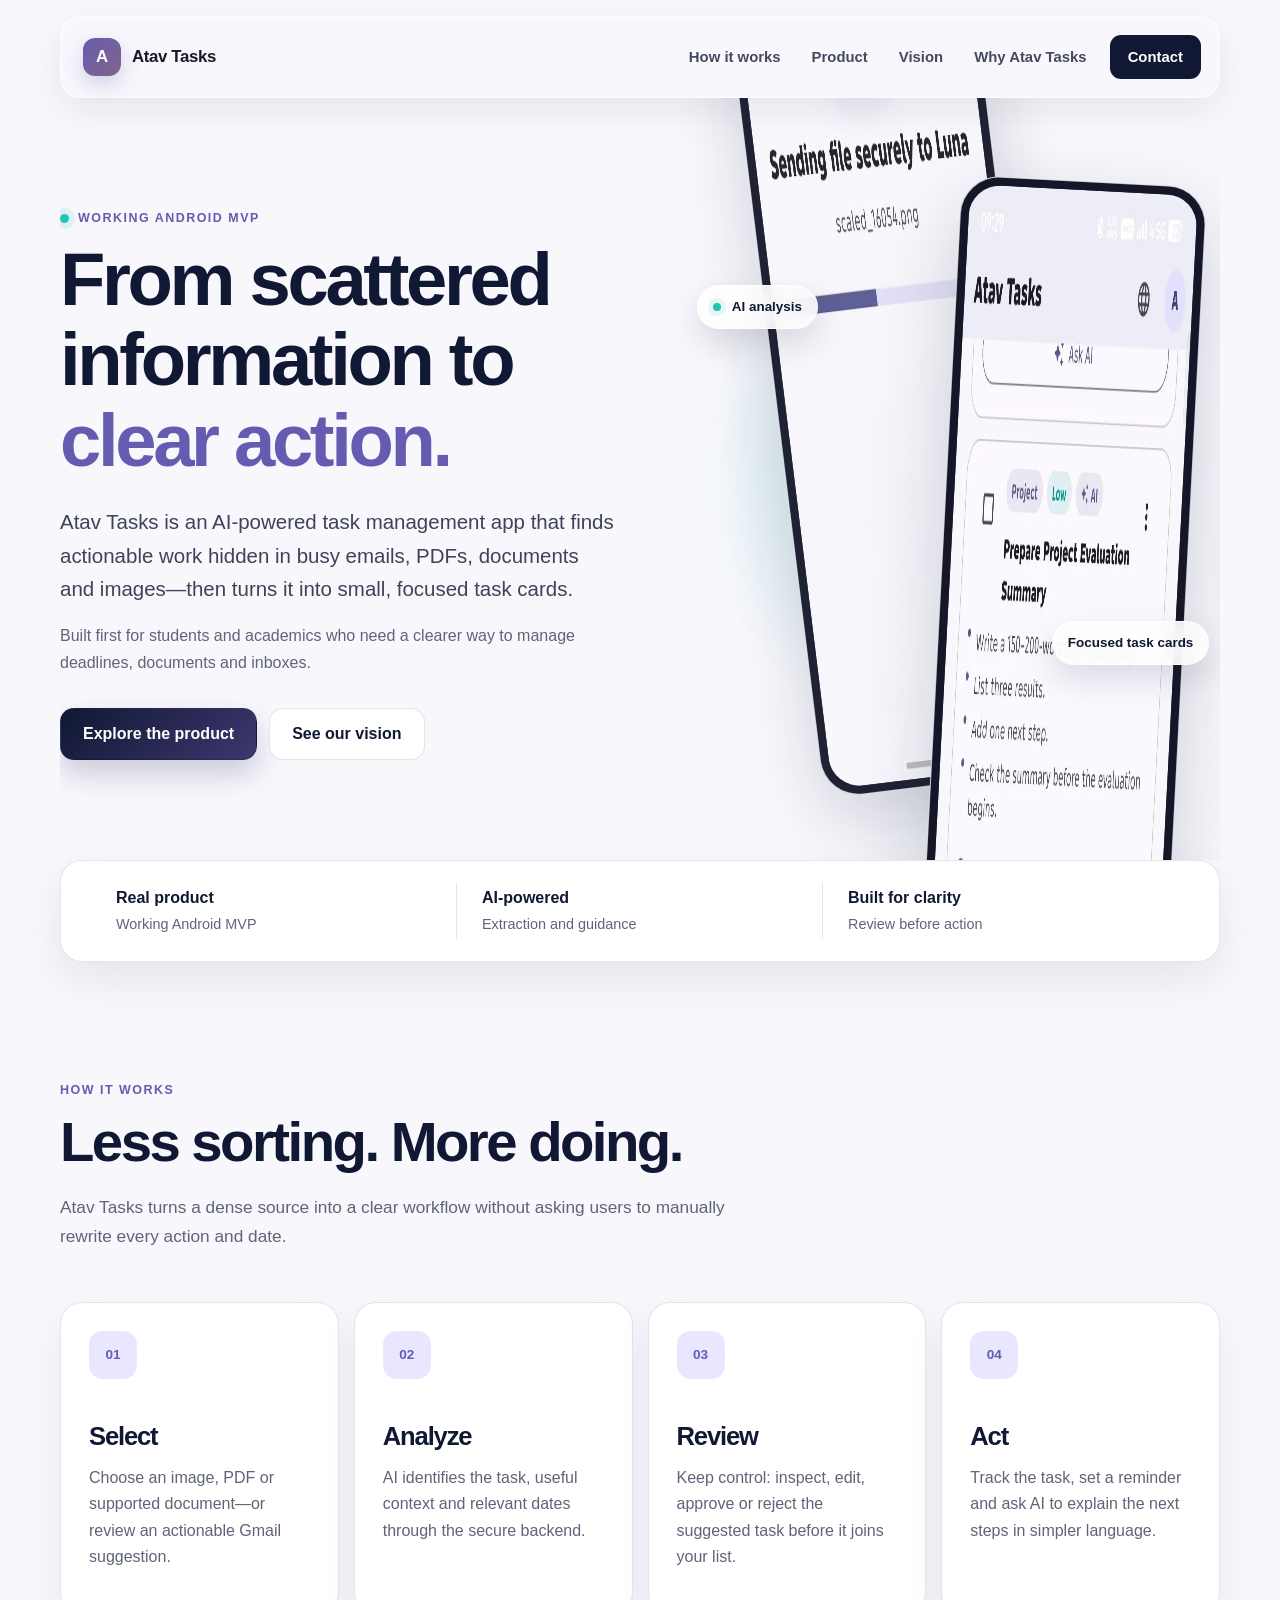
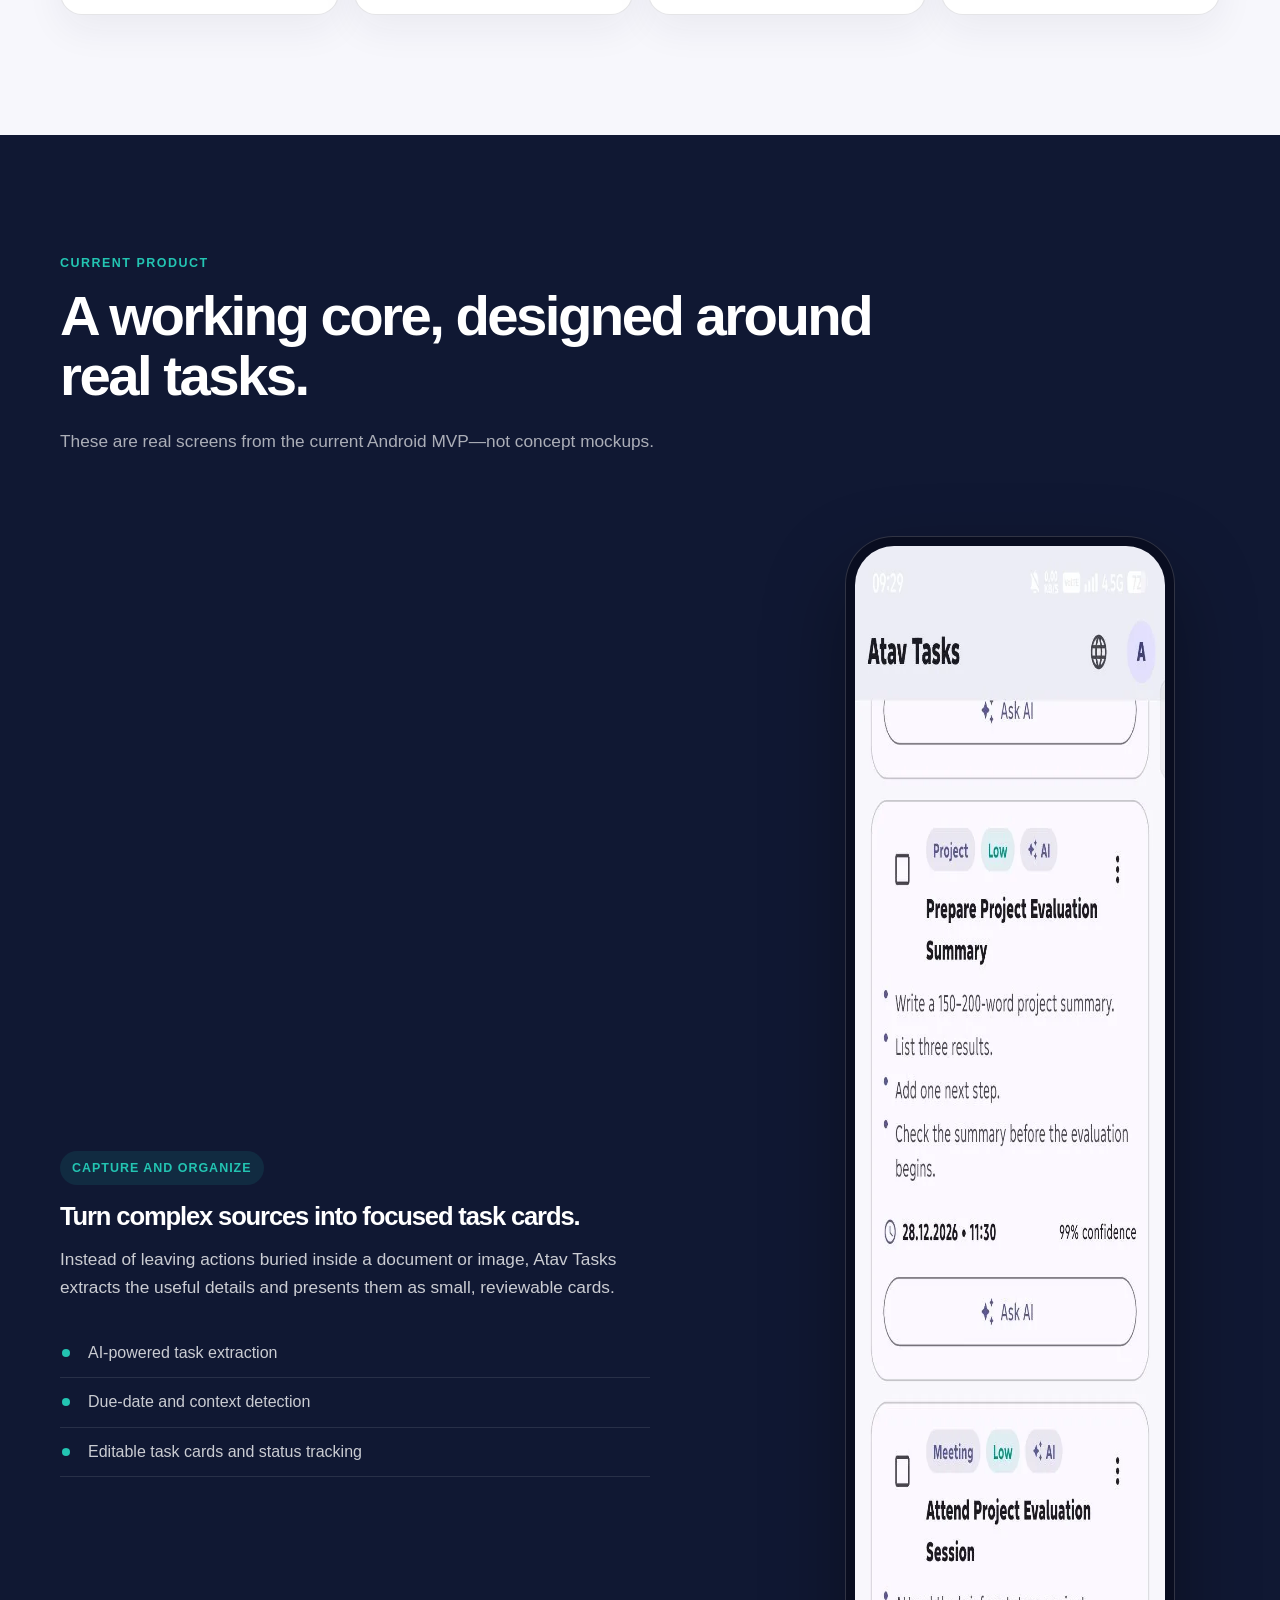
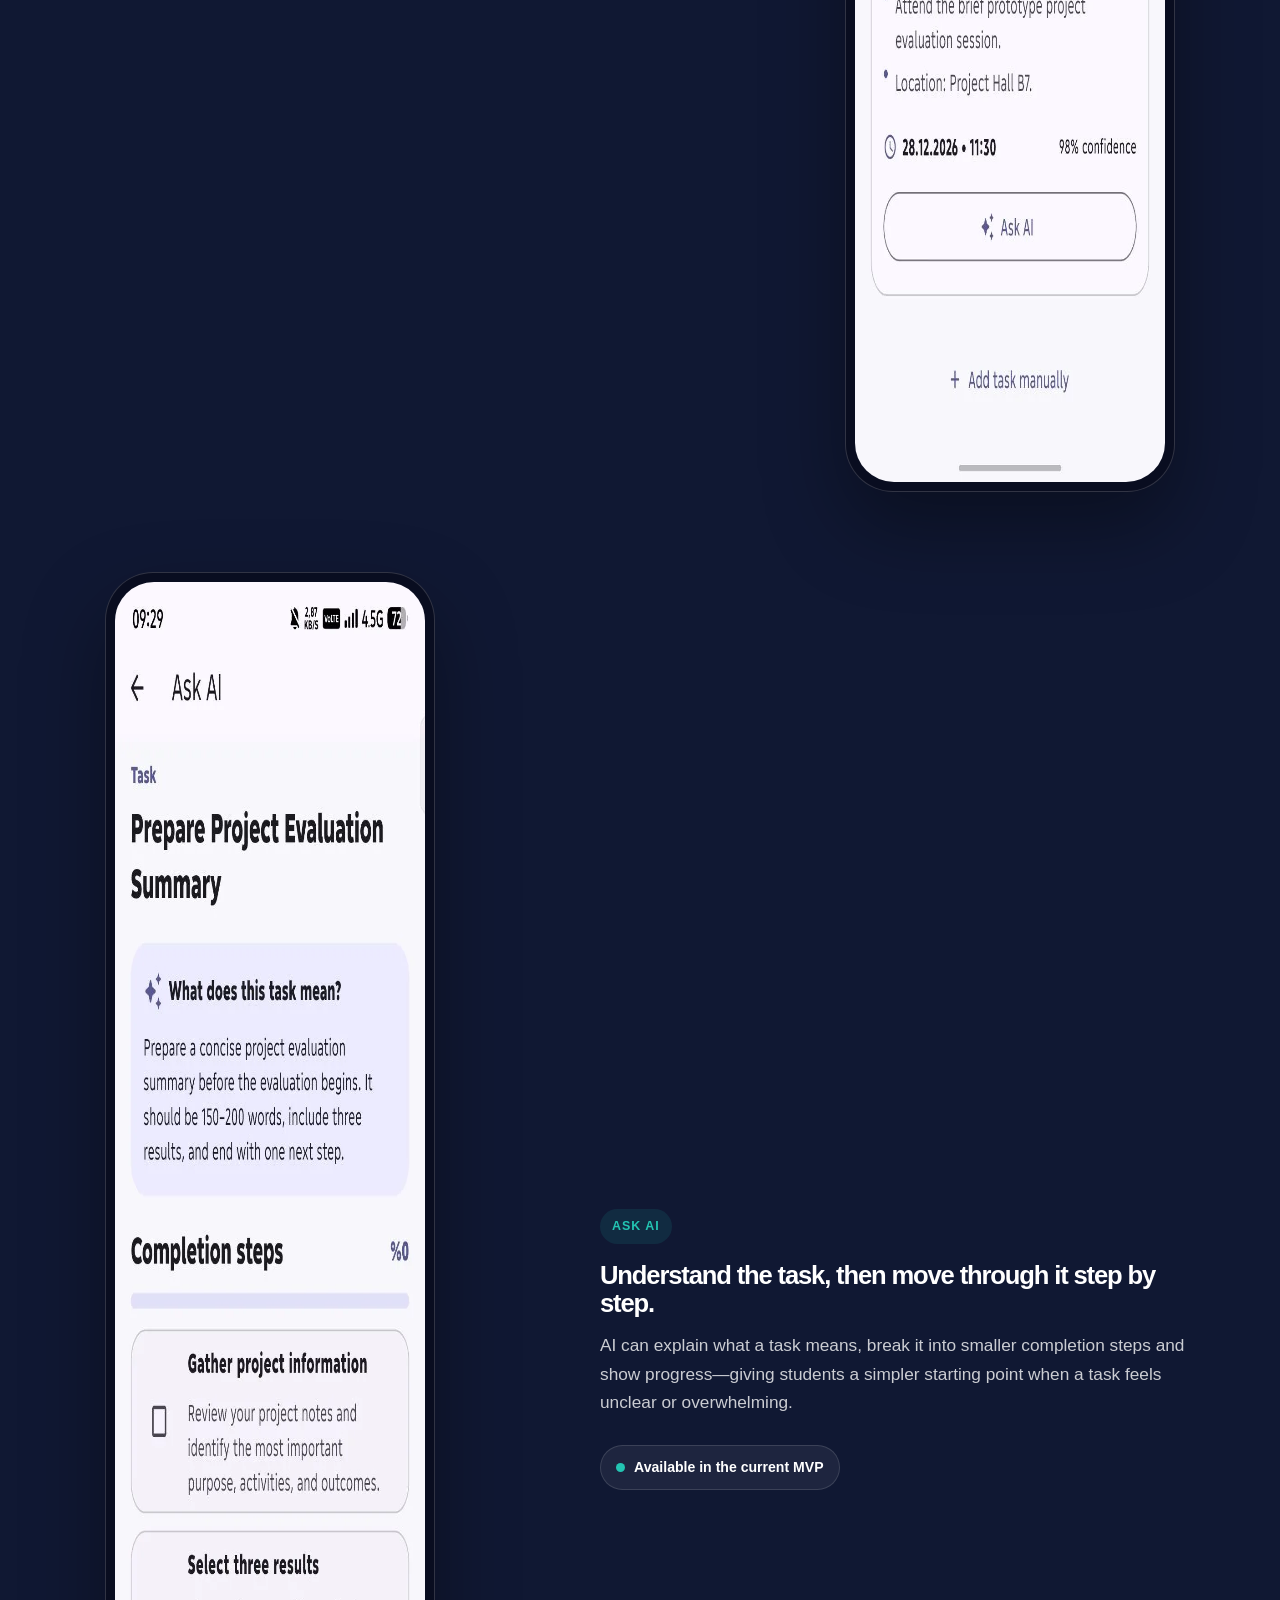
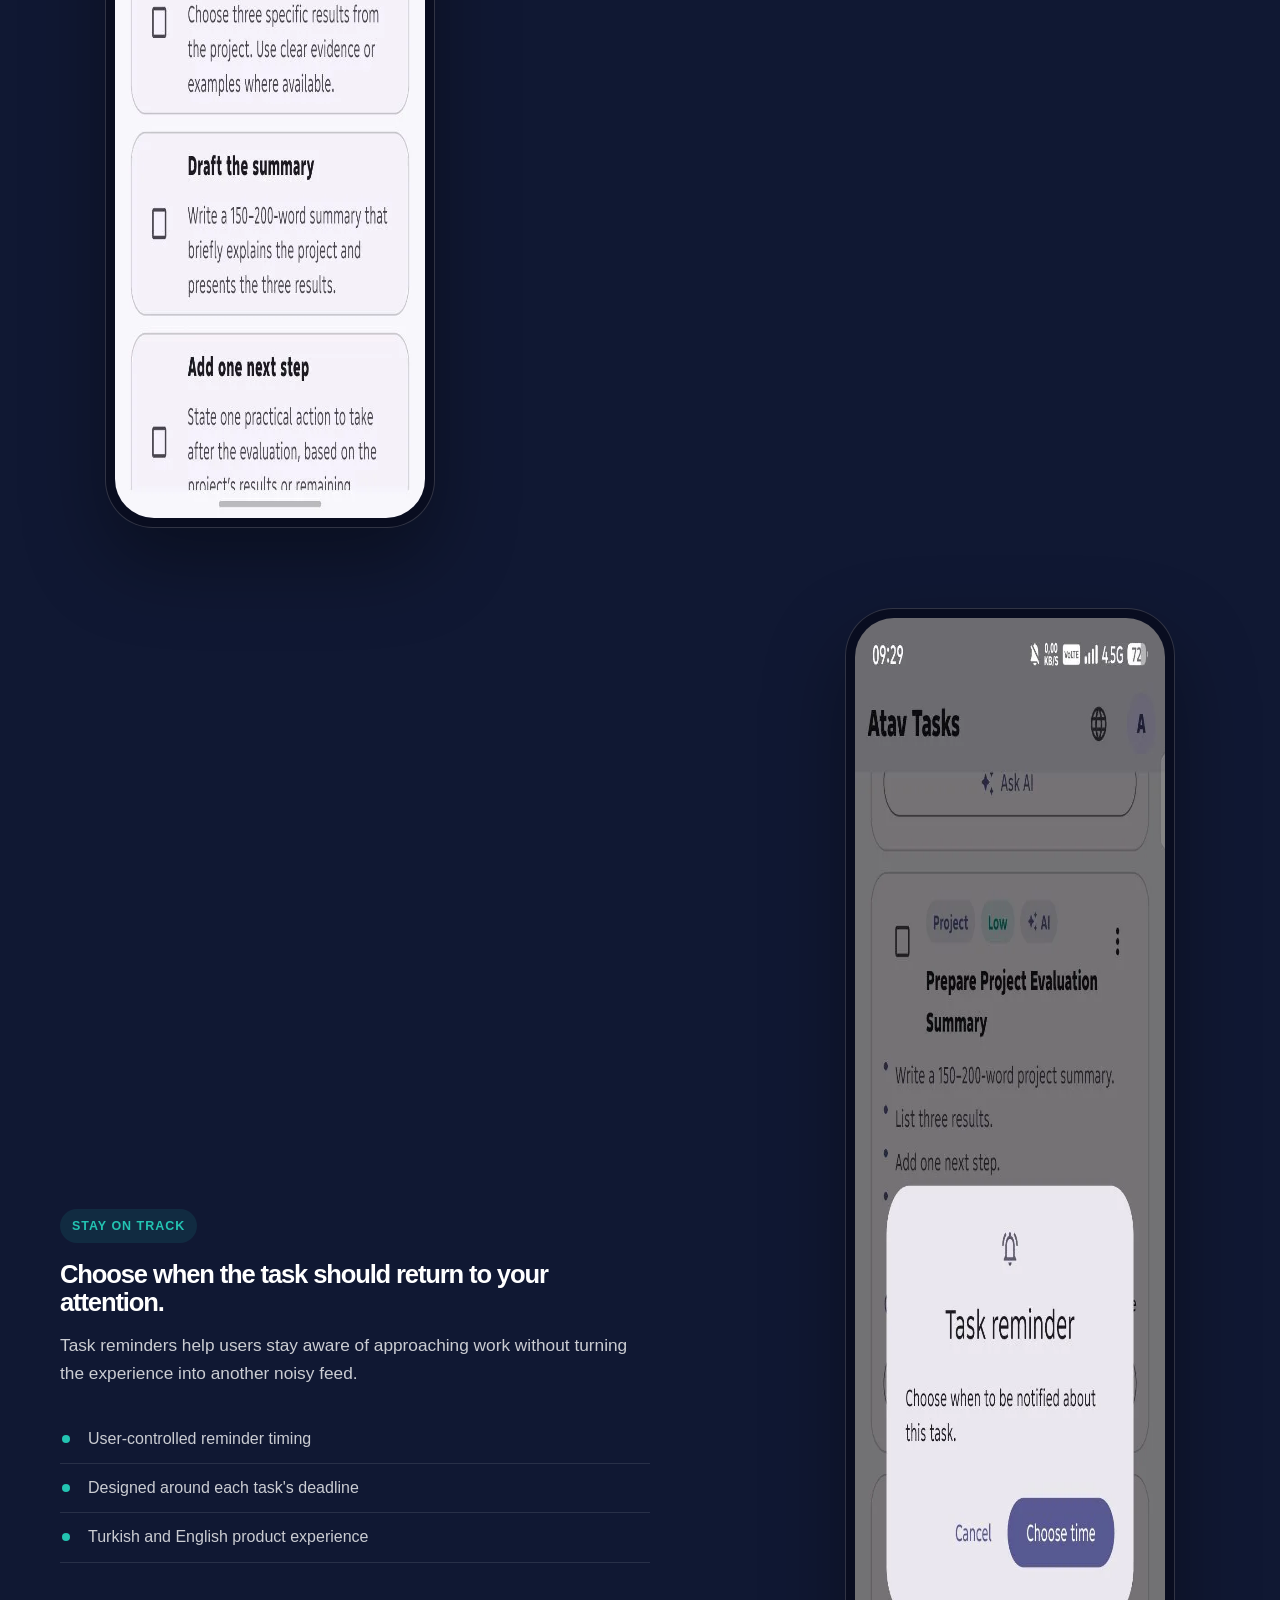
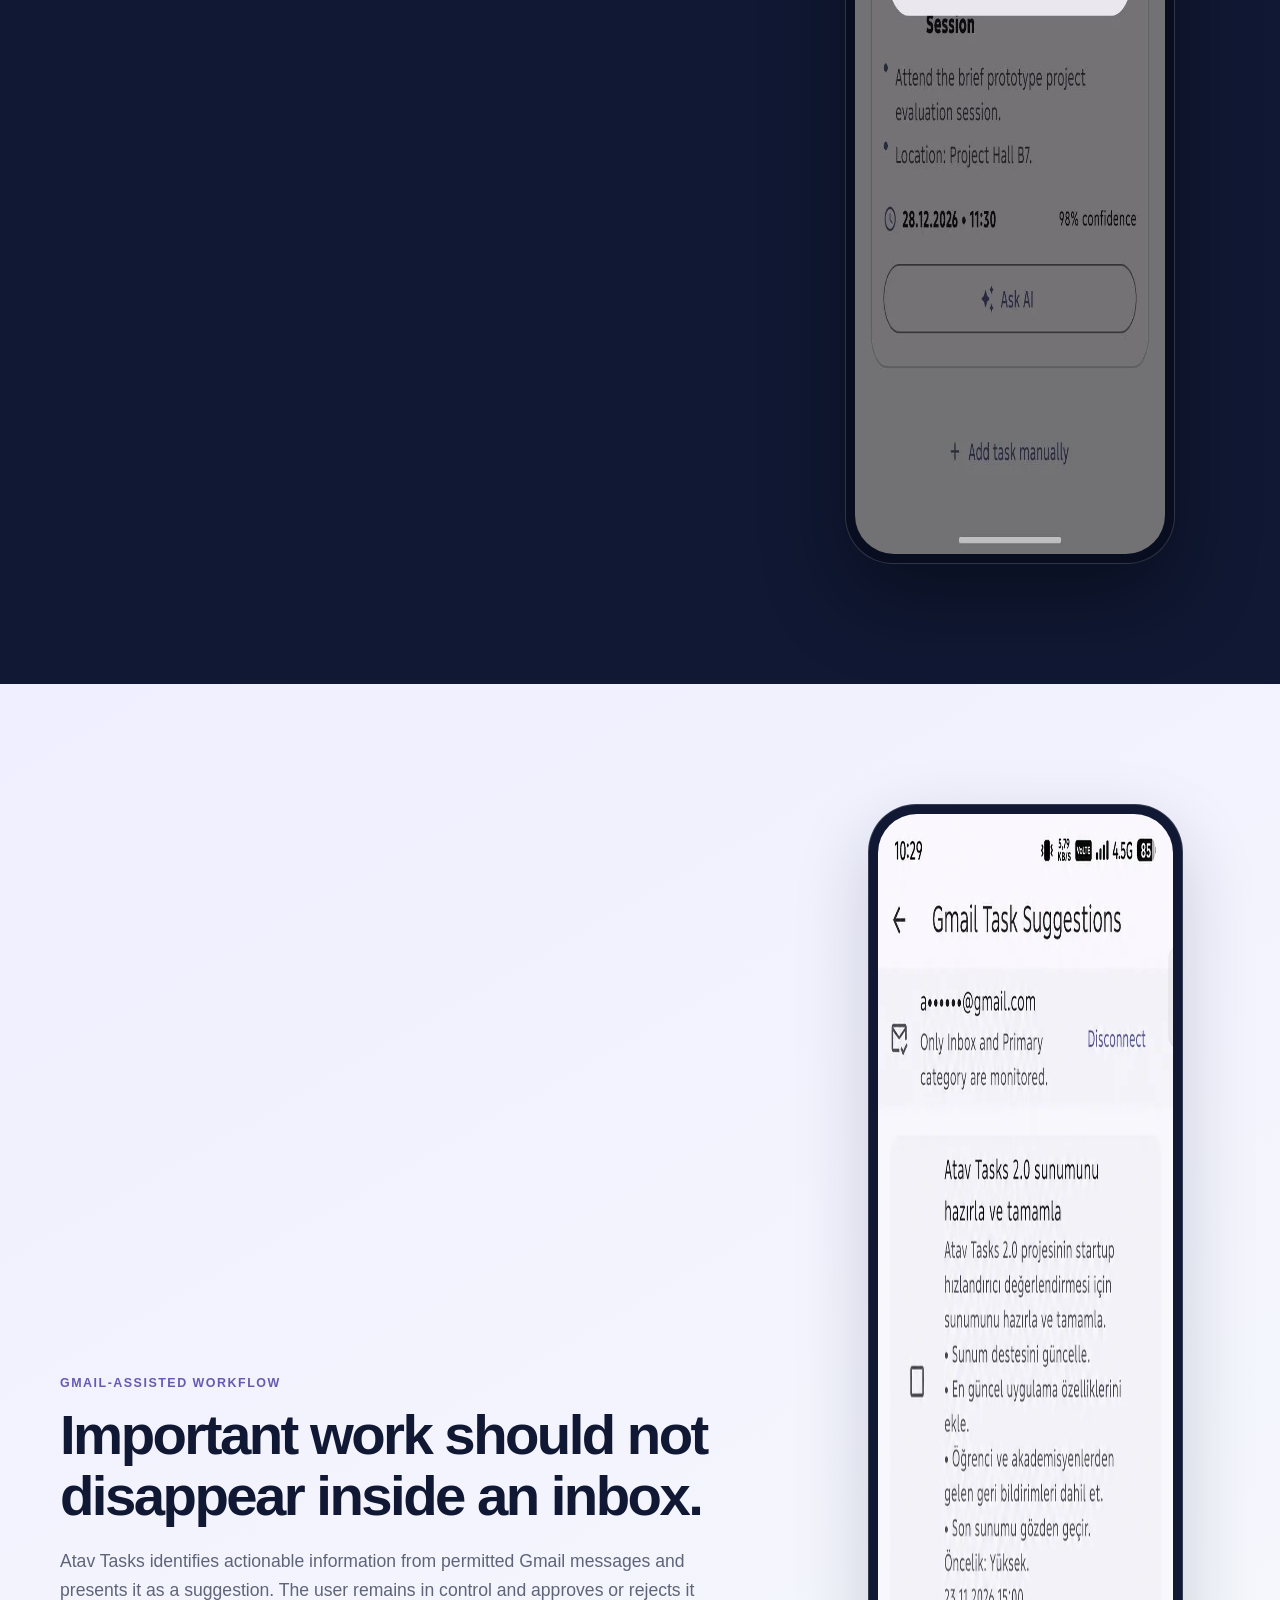
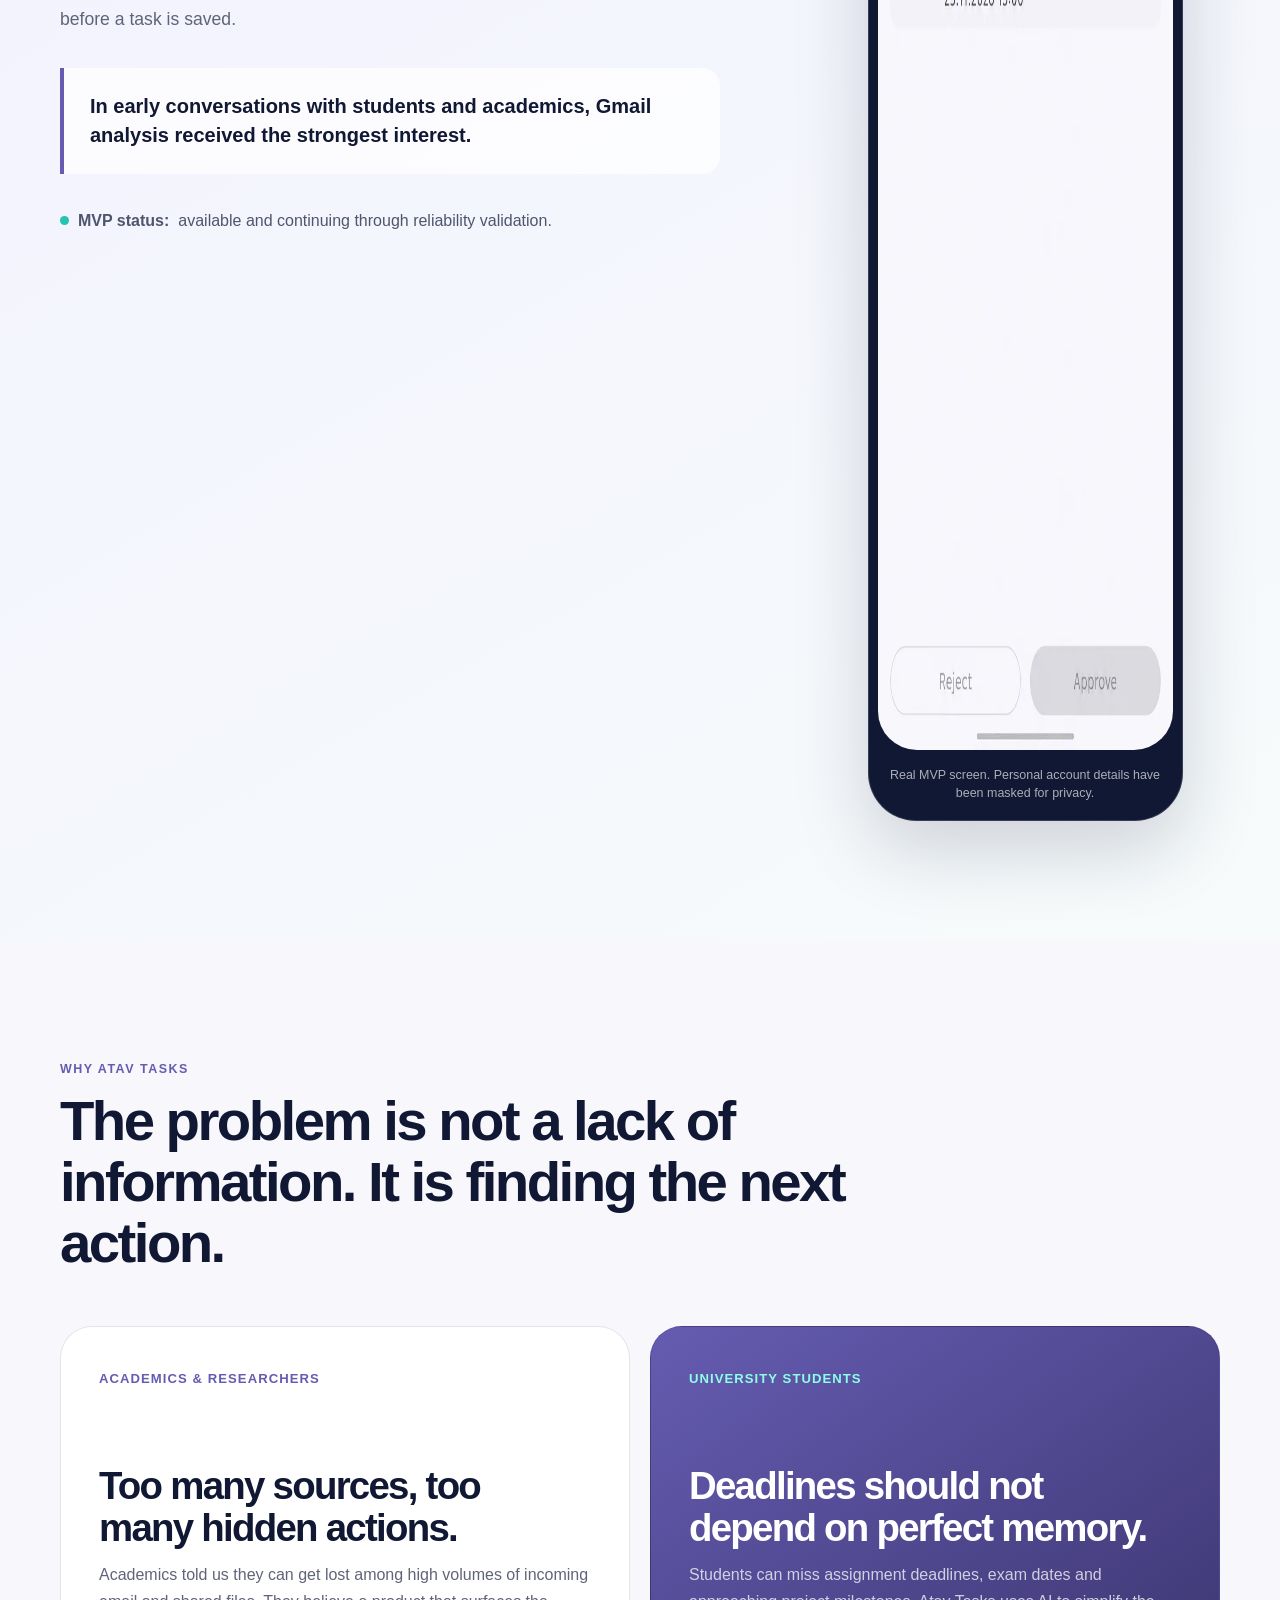
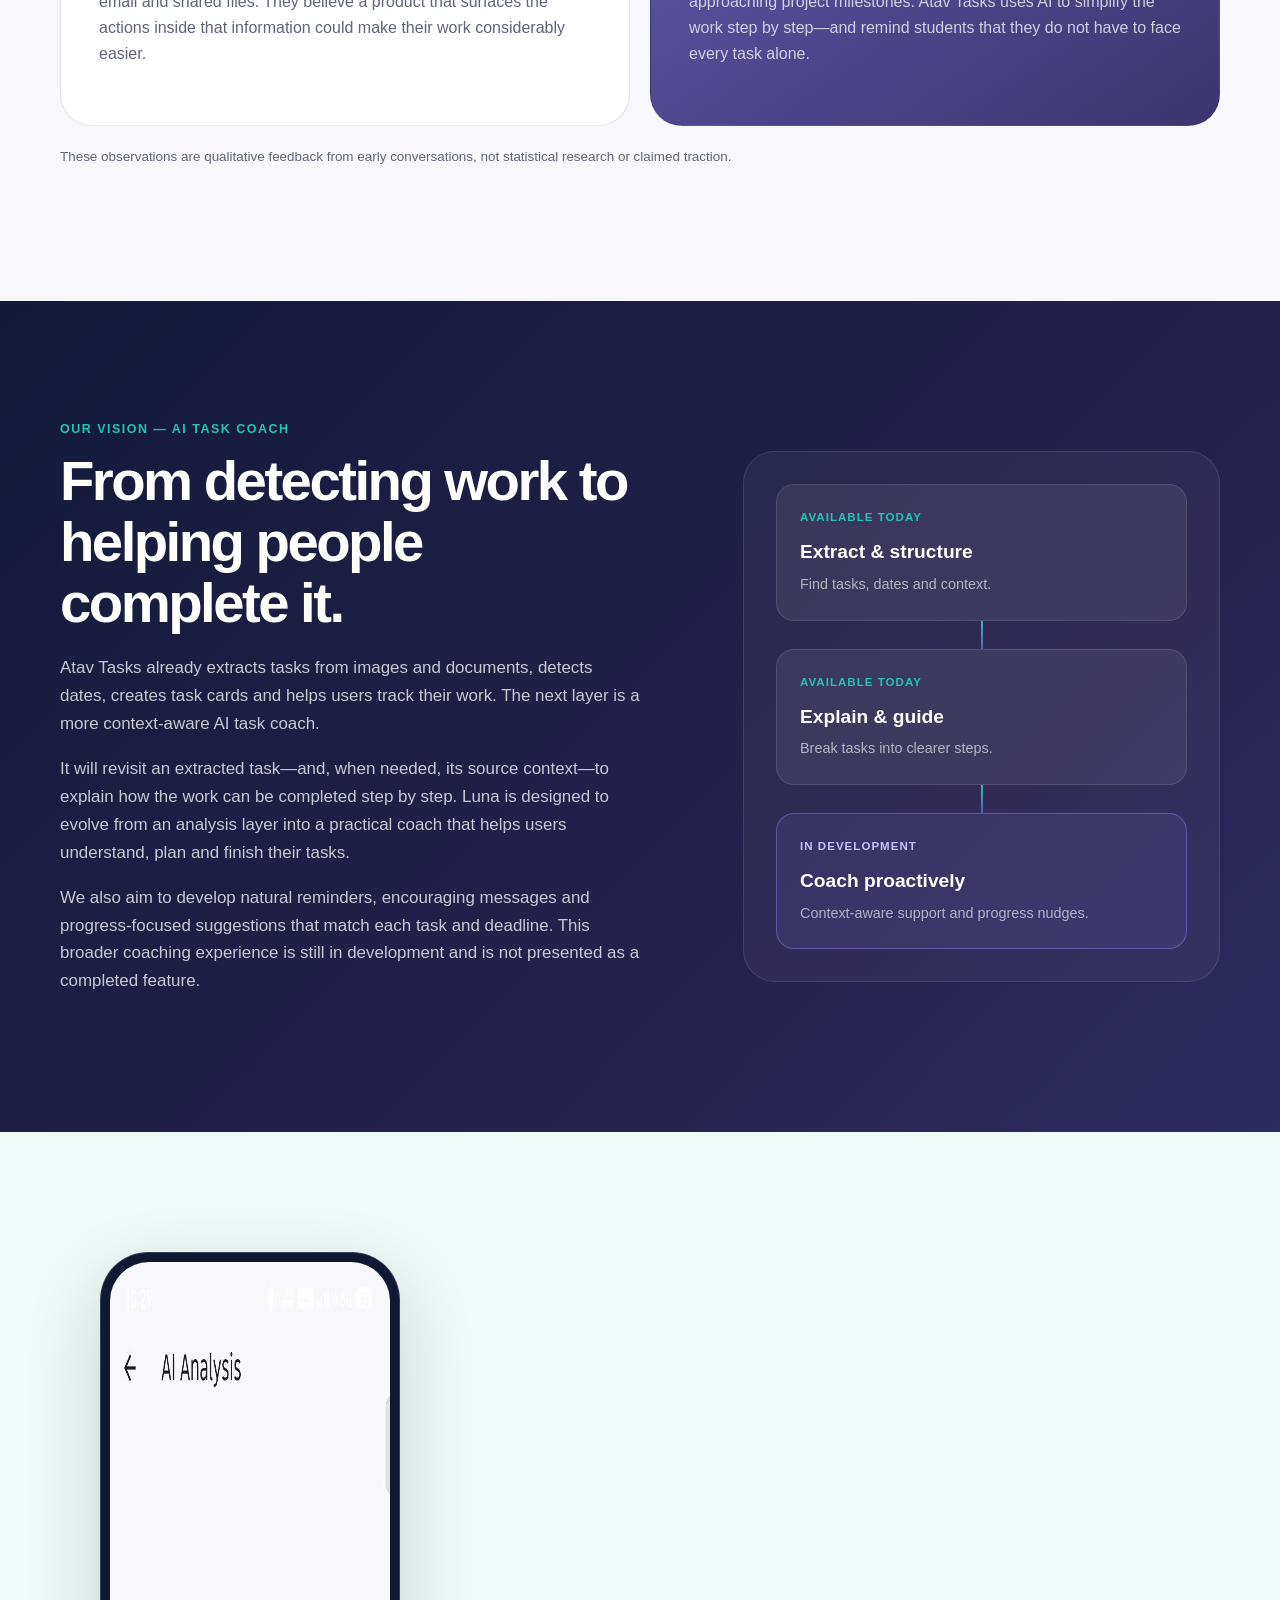
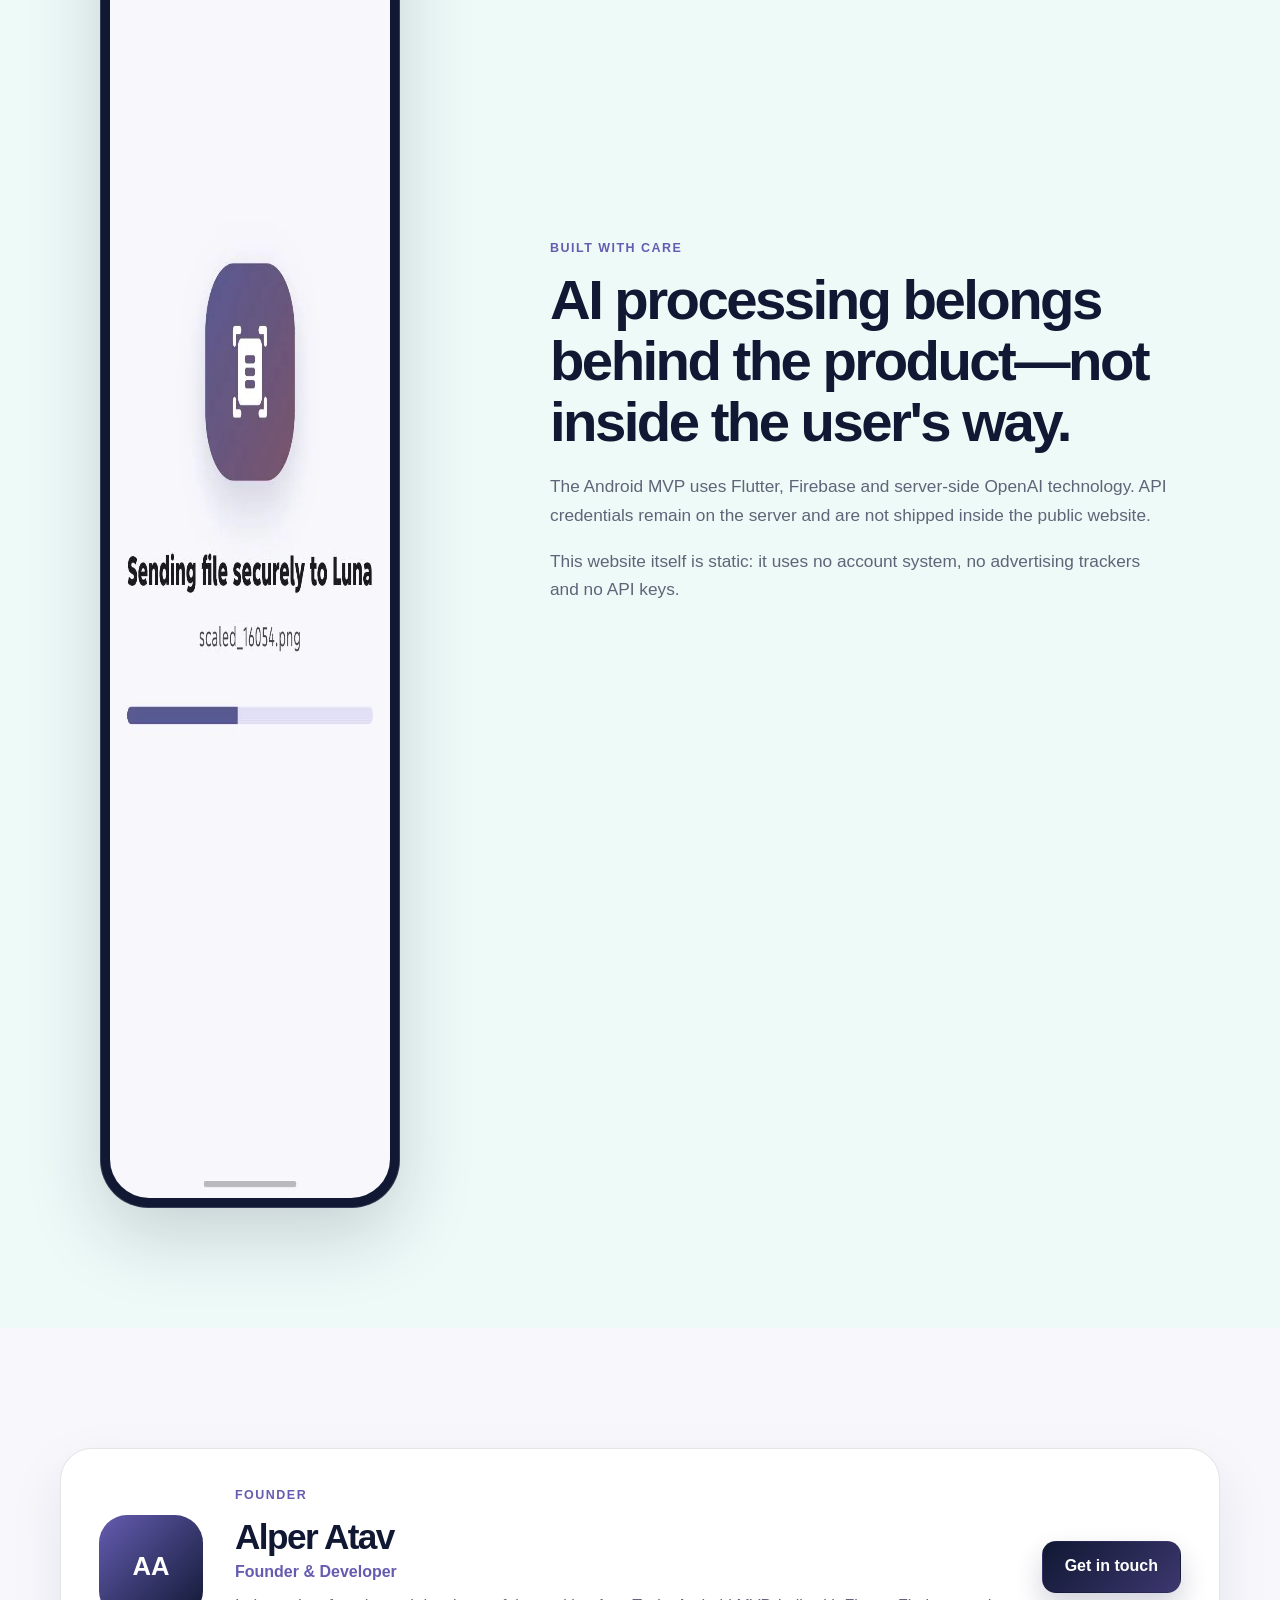
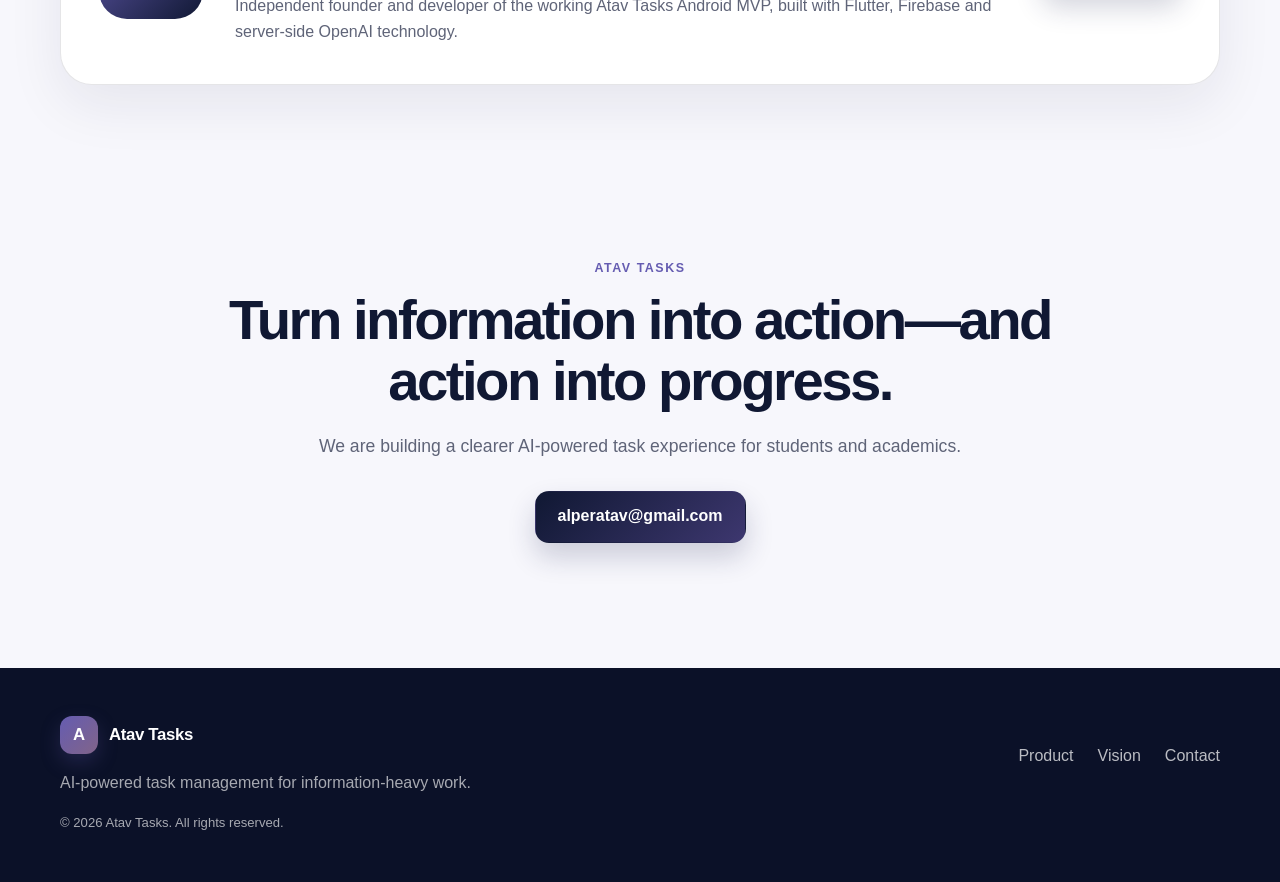
==== index.html @ fae91097 "Build official Atav Tasks product website" ====
<!doctype html>
<html lang="en">
<head>
  <meta charset="utf-8">
  <meta name="viewport" content="width=device-width, initial-scale=1">
  <meta name="theme-color" content="#111936">
  <meta name="description" content="Atav Tasks turns information hidden in emails, PDFs, documents and images into focused AI-powered task cards.">
  <meta name="robots" content="index, follow">
  <meta property="og:type" content="website">
  <meta property="og:title" content="Atav Tasks — From Information to Action">
  <meta property="og:description" content="AI-powered task management built for students and academics.">
  <meta property="og:image" content="assets/screens/task-cards.webp">
  <meta name="twitter:card" content="summary_large_image">
  <title>Atav Tasks — From Information to Action</title>
  <link rel="icon" href="assets/favicon.svg" type="image/svg+xml">
  <link rel="stylesheet" href="styles.css">
  <script type="application/ld+json">
  {
    "@context": "https://schema.org",
    "@type": "SoftwareApplication",
    "name": "Atav Tasks",
    "applicationCategory": "BusinessApplication",
    "operatingSystem": "Android",
    "description": "An AI-powered task management application that transforms scattered information into focused task cards.",
    "author": {"@type": "Person", "name": "Alper Atav"}
  }
  </script>
</head>
<body>
  <a class="skip-link" href="#main">Skip to content</a>

  <header class="site-header" id="top">
    <a class="brand" href="#top" aria-label="Atav Tasks home">
      <span class="brand-mark" aria-hidden="true">A</span>
      <span>Atav Tasks</span>
    </a>
    <button class="nav-toggle" type="button" aria-expanded="false" aria-controls="site-nav" aria-label="Open navigation">
      <span></span><span></span><span></span>
    </button>
    <nav id="site-nav" class="site-nav" aria-label="Primary navigation">
      <a href="#how-it-works">How it works</a>
      <a href="#product">Product</a>
      <a href="#vision">Vision</a>
      <a href="#story">Why Atav Tasks</a>
      <a class="nav-cta" href="mailto:alperatav@gmail.com">Contact</a>
    </nav>
  </header>

  <main id="main">
    <section class="hero section-shell">
      <div class="hero-copy reveal">
        <p class="eyebrow"><span></span> Working Android MVP</p>
        <h1>From scattered information to <em>clear action.</em></h1>
        <p class="hero-lead">Atav Tasks is an AI-powered task management app that finds actionable work hidden in busy emails, PDFs, documents and images—then turns it into small, focused task cards.</p>
        <p class="hero-note">Built first for students and academics who need a clearer way to manage deadlines, documents and inboxes.</p>
        <div class="hero-actions">
          <a class="button button-primary" href="#product">Explore the product</a>
          <a class="button button-secondary" href="#vision">See our vision</a>
        </div>
      </div>

      <div class="hero-visual reveal" aria-label="Real Atav Tasks Android application screens">
        <div class="hero-glow"></div>
        <figure class="phone phone-back">
          <img src="assets/screens/analysis.webp" alt="Atav Tasks AI analysis in progress" width="681" height="1536">
        </figure>
        <figure class="phone phone-front">
          <img src="assets/screens/task-cards.webp" alt="Atav Tasks AI-generated task cards" width="681" height="1536">
        </figure>
        <div class="floating-label label-top"><span class="pulse"></span> AI analysis</div>
        <div class="floating-label label-bottom">Focused task cards</div>
      </div>
    </section>

    <section class="trust-strip" aria-label="Product highlights">
      <div><strong>Real product</strong><span>Working Android MVP</span></div>
      <div><strong>AI-powered</strong><span>Extraction and guidance</span></div>
      <div><strong>Built for clarity</strong><span>Review before action</span></div>
    </section>

    <section class="section section-shell" id="how-it-works">
      <div class="section-heading reveal">
        <p class="eyebrow">How it works</p>
        <h2>Less sorting. More doing.</h2>
        <p>Atav Tasks turns a dense source into a clear workflow without asking users to manually rewrite every action and date.</p>
      </div>
      <div class="steps-grid">
        <article class="step-card reveal">
          <span class="step-icon" aria-hidden="true">01</span>
          <h3>Select</h3>
          <p>Choose an image, PDF or supported document—or review an actionable Gmail suggestion.</p>
        </article>
        <article class="step-card reveal">
          <span class="step-icon" aria-hidden="true">02</span>
          <h3>Analyze</h3>
          <p>AI identifies the task, useful context and relevant dates through the secure backend.</p>
        </article>
        <article class="step-card reveal">
          <span class="step-icon" aria-hidden="true">03</span>
          <h3>Review</h3>
          <p>Keep control: inspect, edit, approve or reject the suggested task before it joins your list.</p>
        </article>
        <article class="step-card reveal">
          <span class="step-icon" aria-hidden="true">04</span>
          <h3>Act</h3>
          <p>Track the task, set a reminder and ask AI to explain the next steps in simpler language.</p>
        </article>
      </div>
    </section>

    <section class="section section-dark" id="product">
      <div class="section-shell">
        <div class="section-heading section-heading-light reveal">
          <p class="eyebrow">Current product</p>
          <h2>A working core, designed around real tasks.</h2>
          <p>These are real screens from the current Android MVP—not concept mockups.</p>
        </div>

        <div class="feature-row reveal">
          <div class="feature-copy">
            <span class="feature-kicker">Capture and organize</span>
            <h3>Turn complex sources into focused task cards.</h3>
            <p>Instead of leaving actions buried inside a document or image, Atav Tasks extracts the useful details and presents them as small, reviewable cards.</p>
            <ul class="feature-list">
              <li>AI-powered task extraction</li>
              <li>Due-date and context detection</li>
              <li>Editable task cards and status tracking</li>
            </ul>
          </div>
          <figure class="product-phone">
            <img src="assets/screens/task-cards.webp" alt="Task cards created in the Atav Tasks Android MVP" width="681" height="1536" loading="lazy">
          </figure>
        </div>

        <div class="feature-row feature-row-reverse reveal">
          <div class="feature-copy">
            <span class="feature-kicker">Ask AI</span>
            <h3>Understand the task, then move through it step by step.</h3>
            <p>AI can explain what a task means, break it into smaller completion steps and show progress—giving students a simpler starting point when a task feels unclear or overwhelming.</p>
            <div class="status-pill"><span></span> Available in the current MVP</div>
          </div>
          <figure class="product-phone">
            <img src="assets/screens/ask-ai.webp" alt="Ask AI screen explaining a task and listing completion steps" width="681" height="1536" loading="lazy">
          </figure>
        </div>

        <div class="feature-row reveal">
          <div class="feature-copy">
            <span class="feature-kicker">Stay on track</span>
            <h3>Choose when the task should return to your attention.</h3>
            <p>Task reminders help users stay aware of approaching work without turning the experience into another noisy feed.</p>
            <ul class="feature-list">
              <li>User-controlled reminder timing</li>
              <li>Designed around each task's deadline</li>
              <li>Turkish and English product experience</li>
            </ul>
          </div>
          <figure class="product-phone">
            <img src="assets/screens/reminder.webp" alt="Atav Tasks task reminder time selection" width="681" height="1536" loading="lazy">
          </figure>
        </div>
      </div>
    </section>

    <section class="section gmail-section" id="gmail">
      <div class="section-shell gmail-layout">
        <div class="gmail-copy reveal">
          <p class="eyebrow">Gmail-assisted workflow</p>
          <h2>Important work should not disappear inside an inbox.</h2>
          <p>Atav Tasks identifies actionable information from permitted Gmail messages and presents it as a suggestion. The user remains in control and approves or rejects it before a task is saved.</p>
          <blockquote>In early conversations with students and academics, Gmail analysis received the strongest interest.</blockquote>
          <p class="validation-note"><span></span><strong>MVP status:</strong> available and continuing through reliability validation.</p>
        </div>
        <figure class="product-phone gmail-phone reveal">
          <img src="assets/screens/gmail-redacted.webp" alt="Gmail task suggestion in Atav Tasks with the personal address redacted" width="681" height="1536" loading="lazy">
          <figcaption>Real MVP screen. Personal account details have been masked for privacy.</figcaption>
        </figure>
      </div>
    </section>

    <section class="section section-shell" id="story">
      <div class="section-heading reveal">
        <p class="eyebrow">Why Atav Tasks</p>
        <h2>The problem is not a lack of information. It is finding the next action.</h2>
      </div>
      <div class="audience-grid">
        <article class="audience-card reveal">
          <span class="audience-label">Academics & researchers</span>
          <h3>Too many sources, too many hidden actions.</h3>
          <p>Academics told us they can get lost among high volumes of incoming email and shared files. They believe a product that surfaces the actions inside that information could make their work considerably easier.</p>
        </article>
        <article class="audience-card audience-card-accent reveal">
          <span class="audience-label">University students</span>
          <h3>Deadlines should not depend on perfect memory.</h3>
          <p>Students can miss assignment deadlines, exam dates and approaching project milestones. Atav Tasks uses AI to simplify the work step by step—and remind students that they do not have to face every task alone.</p>
        </article>
      </div>
      <p class="source-note reveal">These observations are qualitative feedback from early conversations, not statistical research or claimed traction.</p>
    </section>

    <section class="section vision-section" id="vision">
      <div class="section-shell vision-layout">
        <div class="vision-copy reveal">
          <p class="eyebrow">Our vision — AI Task Coach</p>
          <h2>From detecting work to helping people complete it.</h2>
          <p>Atav Tasks already extracts tasks from images and documents, detects dates, creates task cards and helps users track their work. The next layer is a more context-aware AI task coach.</p>
          <p>It will revisit an extracted task—and, when needed, its source context—to explain how the work can be completed step by step. Luna is designed to evolve from an analysis layer into a practical coach that helps users understand, plan and finish their tasks.</p>
          <p>We also aim to develop natural reminders, encouraging messages and progress-focused suggestions that match each task and deadline. This broader coaching experience is still in development and is not presented as a completed feature.</p>
        </div>
        <div class="vision-flow reveal" aria-label="Atav Tasks product vision">
          <div class="flow-card flow-current"><small>Available today</small><strong>Extract & structure</strong><span>Find tasks, dates and context.</span></div>
          <div class="flow-line"></div>
          <div class="flow-card flow-current"><small>Available today</small><strong>Explain & guide</strong><span>Break tasks into clearer steps.</span></div>
          <div class="flow-line"></div>
          <div class="flow-card flow-future"><small>In development</small><strong>Coach proactively</strong><span>Context-aware support and progress nudges.</span></div>
        </div>
      </div>
    </section>

    <section class="section analysis-showcase">
      <div class="section-shell showcase-layout reveal">
        <figure class="product-phone showcase-phone">
          <img src="assets/screens/analysis.webp" alt="File being sent securely to Luna for AI analysis" width="681" height="1536" loading="lazy">
        </figure>
        <div class="showcase-copy">
          <p class="eyebrow">Built with care</p>
          <h2>AI processing belongs behind the product—not inside the user's way.</h2>
          <p>The Android MVP uses Flutter, Firebase and server-side OpenAI technology. API credentials remain on the server and are not shipped inside the public website.</p>
          <p>This website itself is static: it uses no account system, no advertising trackers and no API keys.</p>
        </div>
      </div>
    </section>

    <section class="section founder-section" id="founder">
      <div class="section-shell founder-card reveal">
        <div class="founder-monogram" aria-hidden="true">AA</div>
        <div>
          <p class="eyebrow">Founder</p>
          <h2>Alper Atav</h2>
          <p class="founder-role">Founder & Developer</p>
          <p>Independent founder and developer of the working Atav Tasks Android MVP, built with Flutter, Firebase and server-side OpenAI technology.</p>
        </div>
        <a class="button button-primary" href="mailto:alperatav@gmail.com">Get in touch</a>
      </div>
    </section>

    <section class="closing section-shell reveal">
      <p class="eyebrow">Atav Tasks</p>
      <h2>Turn information into action—and action into progress.</h2>
      <p>We are building a clearer AI-powered task experience for students and academics.</p>
      <a class="button button-primary" href="mailto:alperatav@gmail.com">alperatav@gmail.com</a>
    </section>
  </main>

  <footer class="site-footer">
    <a class="brand footer-brand" href="#top"><span class="brand-mark" aria-hidden="true">A</span><span>Atav Tasks</span></a>
    <p>AI-powered task management for information-heavy work.</p>
    <div class="footer-links">
      <a href="#product">Product</a>
      <a href="#vision">Vision</a>
      <a href="mailto:alperatav@gmail.com">Contact</a>
    </div>
    <p class="copyright">© <span id="year">2026</span> Atav Tasks. All rights reserved.</p>
  </footer>

  <script src="script.js" defer></script>
</body>
</html>
---- styles.css ----
:root {
  --navy: #101833;
  --navy-2: #172142;
  --purple: #655cb1;
  --purple-soft: #e9e7ff;
  --turquoise: #23c4b2;
  --ink: #181a2a;
  --muted: #5f6478;
  --surface: #f7f7fc;
  --white: #ffffff;
  --line: rgba(24, 26, 42, .11);
  --shadow: 0 28px 75px rgba(22, 26, 57, .18);
  --radius-lg: 32px;
  --radius-md: 22px;
  --shell: min(1160px, calc(100% - 40px));
}

* { box-sizing: border-box; }
html { scroll-behavior: smooth; }
body {
  margin: 0;
  color: var(--ink);
  background: var(--surface);
  font-family: Inter, ui-sans-serif, -apple-system, BlinkMacSystemFont, "Segoe UI", sans-serif;
  font-size: 1rem;
  line-height: 1.65;
  -webkit-font-smoothing: antialiased;
}
img { display: block; max-width: 100%; }
a { color: inherit; }
button, a { -webkit-tap-highlight-color: transparent; }
.skip-link { position: fixed; top: -60px; left: 20px; z-index: 200; padding: 10px 16px; background: var(--white); border-radius: 10px; }
.skip-link:focus { top: 12px; }
.section-shell { width: var(--shell); margin-inline: auto; }

.site-header {
  width: var(--shell);
  min-height: 82px;
  margin: 16px auto 0;
  padding: 0 18px 0 22px;
  display: flex;
  align-items: center;
  justify-content: space-between;
  position: sticky;
  top: 12px;
  z-index: 100;
  border: 1px solid rgba(255,255,255,.72);
  border-radius: 20px;
  background: rgba(247,247,252,.84);
  backdrop-filter: blur(18px);
  box-shadow: 0 12px 34px rgba(25, 28, 57, .08);
}
.brand { display: inline-flex; align-items: center; gap: 11px; text-decoration: none; font-weight: 850; font-size: 1.05rem; letter-spacing: -.02em; }
.brand-mark { width: 38px; height: 38px; display: grid; place-items: center; color: var(--white); background: linear-gradient(135deg, var(--purple), #816489); border-radius: 12px; box-shadow: 0 8px 20px rgba(101,92,177,.25); }
.site-nav { display: flex; align-items: center; gap: 5px; }
.site-nav a { padding: 10px 13px; border-radius: 11px; color: #44495d; text-decoration: none; font-size: .93rem; font-weight: 650; }
.site-nav a:hover, .site-nav a:focus-visible { color: var(--navy); background: rgba(101,92,177,.08); }
.site-nav .nav-cta { margin-left: 5px; color: var(--white); background: var(--navy); padding-inline: 18px; }
.site-nav .nav-cta:hover, .site-nav .nav-cta:focus-visible { color: var(--white); background: var(--purple); }
.nav-toggle { display: none; border: 0; background: transparent; padding: 10px; }
.nav-toggle span { display: block; width: 24px; height: 2px; margin: 5px; background: var(--navy); border-radius: 2px; transition: .2s ease; }

.hero { min-height: 760px; padding-block: 82px 70px; display: grid; grid-template-columns: 1.02fr .98fr; gap: 70px; align-items: center; overflow: hidden; }
.eyebrow { margin: 0 0 14px; color: var(--purple); font-size: .78rem; line-height: 1.3; font-weight: 850; letter-spacing: .12em; text-transform: uppercase; }
.hero .eyebrow { display: flex; align-items: center; gap: 9px; }
.hero .eyebrow span { width: 9px; height: 9px; border-radius: 50%; background: var(--turquoise); box-shadow: 0 0 0 6px rgba(35,196,178,.12); }
h1, h2, h3 { margin-top: 0; color: var(--navy); line-height: 1.08; letter-spacing: -.045em; }
h1 { margin-bottom: 24px; font-size: clamp(3rem, 5.8vw, 5.7rem); max-width: 760px; }
h1 em { color: var(--purple); font-style: normal; }
h2 { margin-bottom: 20px; font-size: clamp(2.35rem, 4.4vw, 4.35rem); }
h3 { margin-bottom: 14px; font-size: clamp(1.35rem, 2vw, 1.85rem); }
p { margin-top: 0; }
.hero-lead { max-width: 680px; margin-bottom: 17px; color: #3e4357; font-size: clamp(1.1rem, 1.6vw, 1.33rem); }
.hero-note { max-width: 620px; margin-bottom: 32px; color: var(--muted); }
.hero-actions { display: flex; flex-wrap: wrap; gap: 12px; }
.button { min-height: 52px; display: inline-flex; align-items: center; justify-content: center; padding: 0 22px; border: 1px solid transparent; border-radius: 14px; text-decoration: none; font-weight: 780; transition: transform .2s ease, box-shadow .2s ease, background .2s ease; }
.button:hover { transform: translateY(-2px); }
.button-primary { color: var(--white); background: linear-gradient(135deg, var(--navy), #3d376f); box-shadow: 0 14px 28px rgba(31,35,78,.2); }
.button-primary:hover { box-shadow: 0 18px 34px rgba(31,35,78,.28); }
.button-secondary { color: var(--navy); border-color: var(--line); background: var(--white); }

.hero-visual { min-height: 610px; position: relative; }
.hero-glow { position: absolute; width: 510px; height: 510px; top: 45px; left: 50%; transform: translateX(-50%); border-radius: 50%; background: radial-gradient(circle, rgba(101,92,177,.27), rgba(35,196,178,.1) 45%, transparent 70%); filter: blur(8px); }
.phone { margin: 0; overflow: hidden; position: absolute; width: 246px; padding: 8px; border: 1px solid rgba(255,255,255,.78); border-radius: 39px; background: #151729; box-shadow: var(--shadow); }
.phone img { width: 100%; border-radius: 31px; }
.phone-front { top: 0; right: 10%; z-index: 2; transform: rotate(3deg); }
.phone-back { bottom: 0; left: 8%; z-index: 1; transform: rotate(-7deg); opacity: .95; }
.floating-label { position: absolute; z-index: 3; padding: 10px 15px; border: 1px solid rgba(255,255,255,.7); border-radius: 999px; background: rgba(255,255,255,.88); backdrop-filter: blur(12px); box-shadow: 0 14px 32px rgba(26,29,60,.14); color: var(--navy); font-size: .84rem; font-weight: 780; }
.label-top { top: 105px; left: 2%; }
.label-bottom { right: 2%; bottom: 125px; }
.pulse { display: inline-block; width: 8px; height: 8px; margin-right: 8px; border-radius: 50%; background: var(--turquoise); box-shadow: 0 0 0 5px rgba(35,196,178,.12); }

.trust-strip { width: var(--shell); margin: 0 auto; padding: 22px 30px; display: grid; grid-template-columns: repeat(3, 1fr); border: 1px solid var(--line); border-radius: 22px; background: var(--white); box-shadow: 0 18px 44px rgba(26,29,60,.08); }
.trust-strip div { padding: 2px 25px; display: grid; gap: 2px; border-right: 1px solid var(--line); }
.trust-strip div:last-child { border-right: 0; }
.trust-strip strong { color: var(--navy); }
.trust-strip span { color: var(--muted); font-size: .9rem; }

.section { padding-block: 120px; }
.section-heading { max-width: 820px; margin-bottom: 52px; }
.section-heading > p:last-child { max-width: 670px; color: var(--muted); font-size: 1.08rem; }
.steps-grid { display: grid; grid-template-columns: repeat(4, 1fr); gap: 15px; }
.step-card { min-height: 275px; padding: 28px; border: 1px solid var(--line); border-radius: var(--radius-md); background: var(--white); box-shadow: 0 15px 38px rgba(28,31,65,.06); }
.step-icon { width: 48px; height: 48px; margin-bottom: 44px; display: grid; place-items: center; border-radius: 14px; color: var(--purple); background: var(--purple-soft); font-size: .85rem; font-weight: 900; }
.step-card p { color: var(--muted); }

.section-dark { color: rgba(255,255,255,.78); background: var(--navy); overflow: hidden; }
.section-heading-light h2, .section-dark h3 { color: var(--white); }
.section-heading-light > p:last-child { color: rgba(255,255,255,.65); }
.section-dark .eyebrow { color: var(--turquoise); }
.feature-row { min-height: 730px; margin-top: 80px; display: grid; grid-template-columns: 1fr 420px; gap: 120px; align-items: center; }
.feature-row-reverse { grid-template-columns: 420px 1fr; }
.feature-row-reverse .feature-copy { grid-column: 2; grid-row: 1; }
.feature-row-reverse .product-phone { grid-column: 1; grid-row: 1; }
.feature-copy { max-width: 590px; }
.feature-copy p { font-size: 1.08rem; }
.feature-kicker { display: inline-flex; margin-bottom: 18px; padding: 7px 12px; border-radius: 999px; color: var(--turquoise); background: rgba(35,196,178,.11); font-size: .78rem; font-weight: 850; letter-spacing: .08em; text-transform: uppercase; }
.feature-list { margin: 27px 0 0; padding: 0; list-style: none; }
.feature-list li { padding: 11px 0 11px 28px; position: relative; border-bottom: 1px solid rgba(255,255,255,.1); }
.feature-list li::before { content: ""; position: absolute; left: 2px; top: 20px; width: 8px; height: 8px; border-radius: 50%; background: var(--turquoise); }
.product-phone { width: min(100%, 330px); margin: 0 auto; padding: 9px; overflow: hidden; border: 1px solid rgba(255,255,255,.16); border-radius: 48px; background: #090d20; box-shadow: 0 35px 80px rgba(0,0,0,.36); }
.product-phone img { width: 100%; border-radius: 39px; }
.status-pill { width: max-content; margin-top: 28px; padding: 10px 15px; display: flex; align-items: center; gap: 9px; border: 1px solid rgba(255,255,255,.13); border-radius: 999px; color: var(--white); background: rgba(255,255,255,.06); font-size: .88rem; font-weight: 700; }
.status-pill span, .validation-note span { width: 9px; height: 9px; border-radius: 50%; background: var(--turquoise); }

.gmail-section { background: linear-gradient(150deg, #f0efff, #f7fbfb); }
.gmail-layout { display: grid; grid-template-columns: 1fr 390px; gap: 110px; align-items: center; }
.gmail-copy > p:not(.eyebrow):not(.validation-note) { max-width: 640px; color: var(--muted); font-size: 1.1rem; }
blockquote { margin: 34px 0; padding: 24px 26px; border-left: 4px solid var(--purple); border-radius: 0 18px 18px 0; color: var(--navy); background: rgba(255,255,255,.75); font-size: 1.25rem; font-weight: 750; line-height: 1.45; }
.validation-note { display: flex; align-items: center; gap: 9px; color: #4f556c; }
.gmail-phone { width: 315px; background: var(--navy); box-shadow: var(--shadow); }
.gmail-phone figcaption { padding: 16px 12px 9px; color: rgba(255,255,255,.65); text-align: center; font-size: .78rem; line-height: 1.45; }

.audience-grid { display: grid; grid-template-columns: repeat(2, 1fr); gap: 20px; }
.audience-card { min-height: 400px; padding: 38px; border: 1px solid var(--line); border-radius: var(--radius-lg); background: var(--white); }
.audience-card-accent { color: rgba(255,255,255,.78); background: linear-gradient(145deg, var(--purple), #3c356f); }
.audience-card-accent h3 { color: var(--white); }
.audience-label { display: inline-block; margin-bottom: 76px; color: var(--purple); font-size: .82rem; font-weight: 850; letter-spacing: .08em; text-transform: uppercase; }
.audience-card-accent .audience-label { color: #8dffe9; }
.audience-card h3 { max-width: 470px; font-size: clamp(1.75rem, 3vw, 2.65rem); }
.audience-card p { max-width: 540px; color: var(--muted); }
.audience-card-accent p { color: rgba(255,255,255,.74); }
.source-note { margin-top: 20px; color: var(--muted); font-size: .84rem; }

.vision-section { color: rgba(255,255,255,.76); background: linear-gradient(135deg, #121a39, #28224e 70%, #2d2c63); }
.vision-layout { display: grid; grid-template-columns: 1.1fr .9fr; gap: 100px; align-items: center; }
.vision-copy h2 { color: var(--white); }
.vision-copy .eyebrow { color: var(--turquoise); }
.vision-copy p:not(.eyebrow) { font-size: 1.06rem; }
.vision-flow { padding: 32px; border: 1px solid rgba(255,255,255,.1); border-radius: var(--radius-lg); background: rgba(255,255,255,.045); }
.flow-card { padding: 23px; border: 1px solid rgba(255,255,255,.11); border-radius: 18px; background: rgba(255,255,255,.07); }
.flow-card small, .flow-card strong, .flow-card span { display: block; }
.flow-card small { margin-bottom: 9px; color: var(--turquoise); font-size: .72rem; font-weight: 850; letter-spacing: .09em; text-transform: uppercase; }
.flow-card strong { margin-bottom: 5px; color: var(--white); font-size: 1.2rem; }
.flow-card span { color: rgba(255,255,255,.62); font-size: .9rem; }
.flow-future { border-color: rgba(148,135,255,.4); background: rgba(101,92,177,.2); }
.flow-future small { color: #c7c0ff; }
.flow-line { width: 2px; height: 28px; margin: 0 auto; background: linear-gradient(var(--turquoise), var(--purple)); }

.analysis-showcase { background: #eefaf8; }
.showcase-layout { display: grid; grid-template-columns: 380px 1fr; gap: 110px; align-items: center; }
.showcase-phone { width: 300px; background: var(--navy); box-shadow: var(--shadow); }
.showcase-copy { max-width: 620px; }
.showcase-copy > p:not(.eyebrow) { color: var(--muted); font-size: 1.08rem; }

.founder-section { padding-bottom: 70px; }
.founder-card { padding: 38px; display: grid; grid-template-columns: auto 1fr auto; gap: 32px; align-items: center; border: 1px solid var(--line); border-radius: var(--radius-lg); background: var(--white); box-shadow: 0 20px 55px rgba(26,29,60,.08); }
.founder-monogram { width: 104px; height: 104px; display: grid; place-items: center; border-radius: 28px; color: var(--white); background: linear-gradient(135deg, var(--purple), var(--navy)); font-size: 1.6rem; font-weight: 900; }
.founder-card h2 { margin-bottom: 3px; font-size: 2.2rem; }
.founder-role { margin-bottom: 8px; color: var(--purple); font-weight: 800; }
.founder-card p:last-child { margin-bottom: 0; color: var(--muted); }

.closing { padding-block: 105px 125px; text-align: center; }
.closing h2 { max-width: 850px; margin-inline: auto; }
.closing > p:not(.eyebrow) { margin-bottom: 30px; color: var(--muted); font-size: 1.1rem; }
.site-footer { padding: 48px max(20px, calc((100% - 1160px) / 2)); display: grid; grid-template-columns: 1fr auto; gap: 16px 40px; align-items: center; color: rgba(255,255,255,.64); background: #0b1128; }
.footer-brand { color: var(--white); }
.site-footer p { margin: 0; }
.footer-links { display: flex; gap: 24px; grid-column: 2; grid-row: 1 / span 2; }
.footer-links a { color: rgba(255,255,255,.72); text-decoration: none; }
.footer-links a:hover { color: var(--turquoise); }
.copyright { font-size: .82rem; }

.reveal { opacity: 0; transform: translateY(20px); transition: opacity .65s ease, transform .65s ease; }
.reveal.is-visible { opacity: 1; transform: none; }
@media (prefers-reduced-motion: reduce) {
  html { scroll-behavior: auto; }
  *, *::before, *::after { animation-duration: .01ms !important; transition-duration: .01ms !important; }
  .reveal { opacity: 1; transform: none; }
}

@media (max-width: 960px) {
  :root { --shell: min(100% - 30px, 760px); }
  .site-header { min-height: 72px; }
  .nav-toggle { display: block; }
  .site-nav { display: none; position: absolute; top: 78px; left: 0; right: 0; padding: 12px; flex-direction: column; align-items: stretch; border: 1px solid var(--line); border-radius: 18px; background: rgba(255,255,255,.97); box-shadow: var(--shadow); }
  .site-nav.is-open { display: flex; }
  .site-nav a { padding: 12px 14px; }
  .site-nav .nav-cta { margin-left: 0; text-align: center; }
  .hero { padding-top: 65px; grid-template-columns: 1fr; gap: 35px; }
  .hero-copy { text-align: center; }
  .hero .eyebrow, .hero-actions { justify-content: center; }
  .hero-lead, .hero-note { margin-inline: auto; }
  .hero-visual { width: min(100%, 620px); margin-inline: auto; }
  .steps-grid { grid-template-columns: repeat(2, 1fr); }
  .feature-row, .feature-row-reverse, .gmail-layout, .vision-layout, .showcase-layout { grid-template-columns: 1fr; gap: 55px; }
  .feature-row-reverse .feature-copy, .feature-row-reverse .product-phone { grid-column: auto; grid-row: auto; }
  .feature-row { margin-top: 100px; }
  .feature-copy { margin-inline: auto; }
  .gmail-copy, .vision-copy, .showcase-copy { max-width: 720px; }
  .product-phone, .gmail-phone, .showcase-phone { width: 300px; }
  .founder-card { grid-template-columns: auto 1fr; }
  .founder-card .button { grid-column: 1 / -1; }
}

@media (max-width: 640px) {
  :root { --shell: calc(100% - 24px); --radius-lg: 24px; }
  .site-header { width: calc(100% - 20px); margin-top: 10px; top: 8px; padding-inline: 14px; border-radius: 17px; }
  .brand { font-size: .98rem; }
  .brand-mark { width: 35px; height: 35px; }
  .hero { min-height: auto; padding-block: 55px 50px; }
  h1 { font-size: clamp(2.85rem, 14vw, 4rem); }
  h2 { font-size: clamp(2.15rem, 10vw, 3.15rem); }
  .hero-visual { min-height: 495px; }
  .phone { width: 190px; border-radius: 31px; padding: 6px; }
  .phone img { border-radius: 25px; }
  .phone-front { right: 2%; }
  .phone-back { left: 1%; }
  .floating-label { font-size: .74rem; }
  .label-top { top: 68px; left: 0; }
  .label-bottom { right: 0; bottom: 88px; }
  .trust-strip { padding: 12px 18px; grid-template-columns: 1fr; }
  .trust-strip div { padding: 15px 4px; border-right: 0; border-bottom: 1px solid var(--line); }
  .trust-strip div:last-child { border-bottom: 0; }
  .section { padding-block: 82px; }
  .section-heading { margin-bottom: 36px; }
  .steps-grid, .audience-grid { grid-template-columns: 1fr; }
  .step-card { min-height: 225px; }
  .step-icon { margin-bottom: 28px; }
  .feature-row { min-height: auto; margin-top: 80px; gap: 38px; }
  .feature-copy { text-align: left; }
  .product-phone, .gmail-phone, .showcase-phone { width: min(82vw, 300px); }
  .audience-card { min-height: 350px; padding: 28px; }
  .audience-label { margin-bottom: 52px; }
  .vision-flow { padding: 16px; }
  .founder-card { padding: 28px; grid-template-columns: 1fr; }
  .founder-monogram { width: 82px; height: 82px; border-radius: 22px; }
  .closing { padding-block: 85px 95px; }
  .site-footer { padding: 42px 24px; grid-template-columns: 1fr; }
  .footer-links { grid-column: 1; grid-row: auto; flex-wrap: wrap; }
}
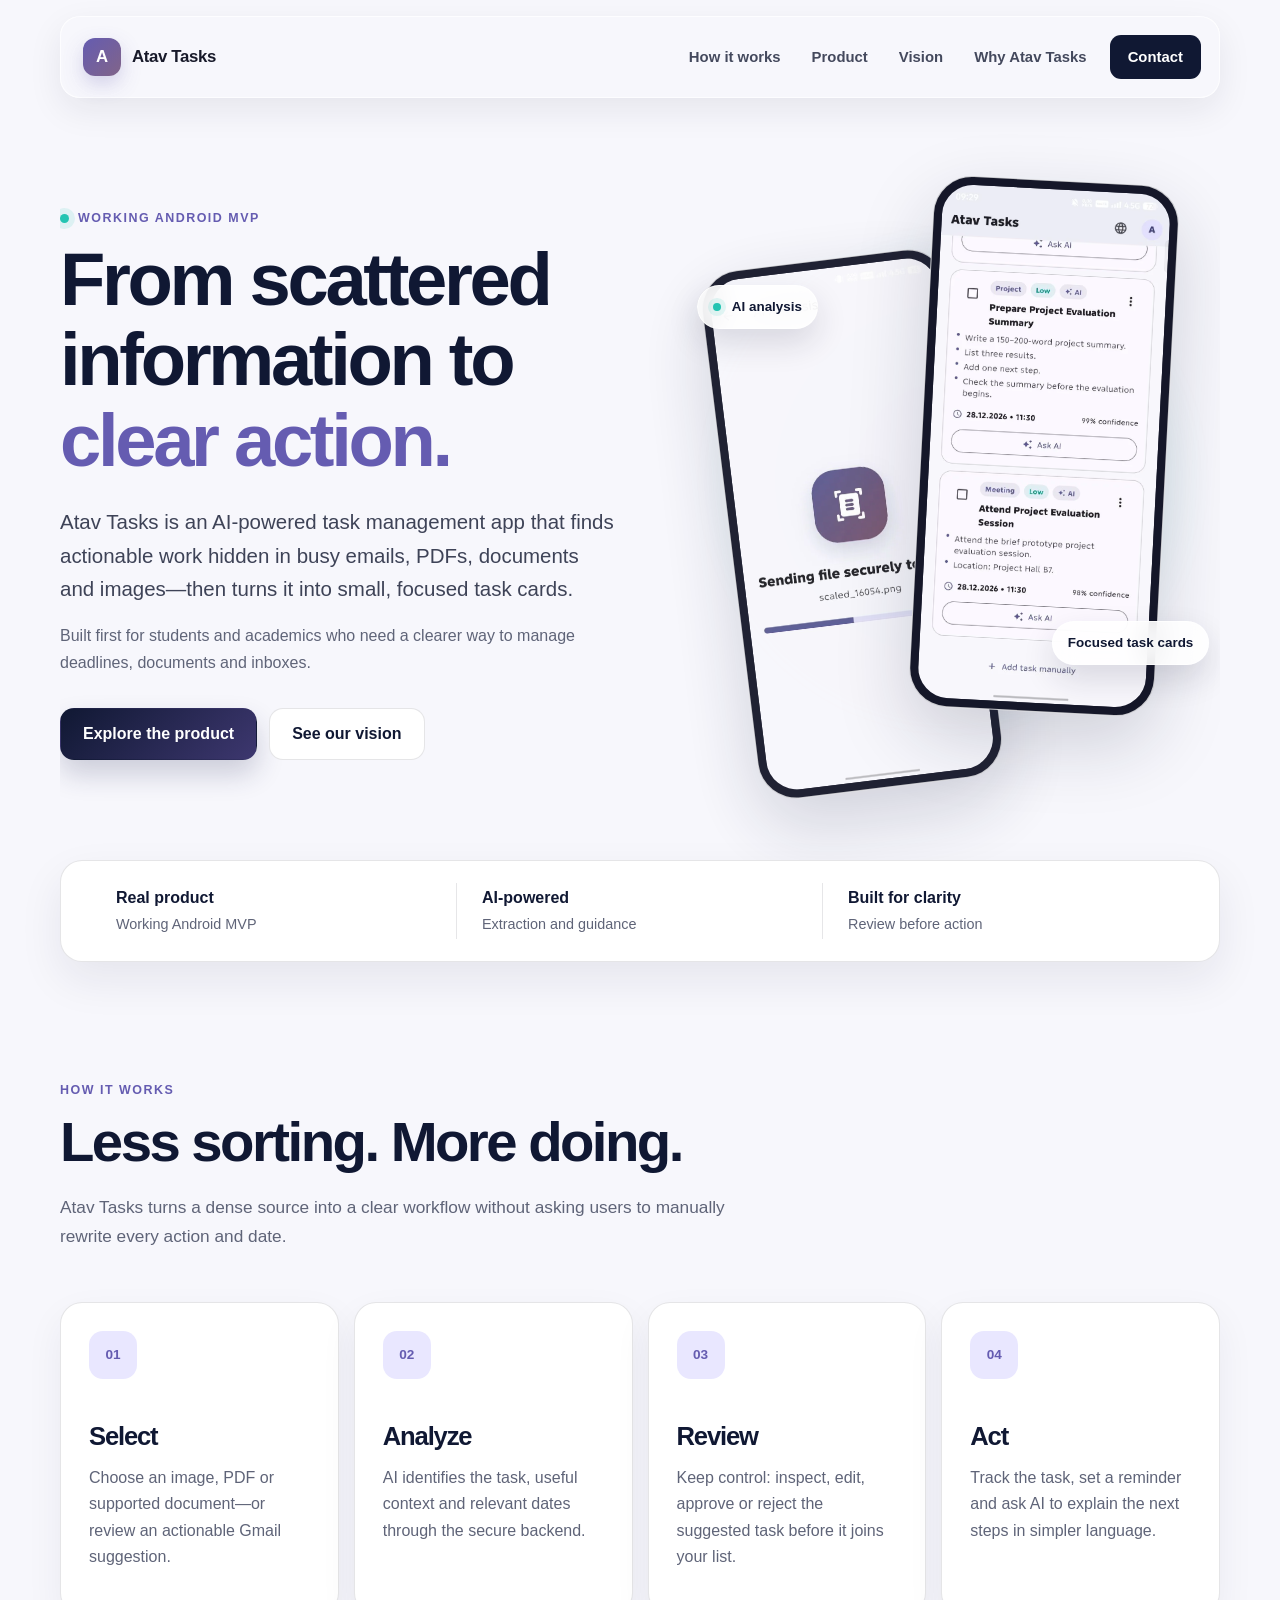
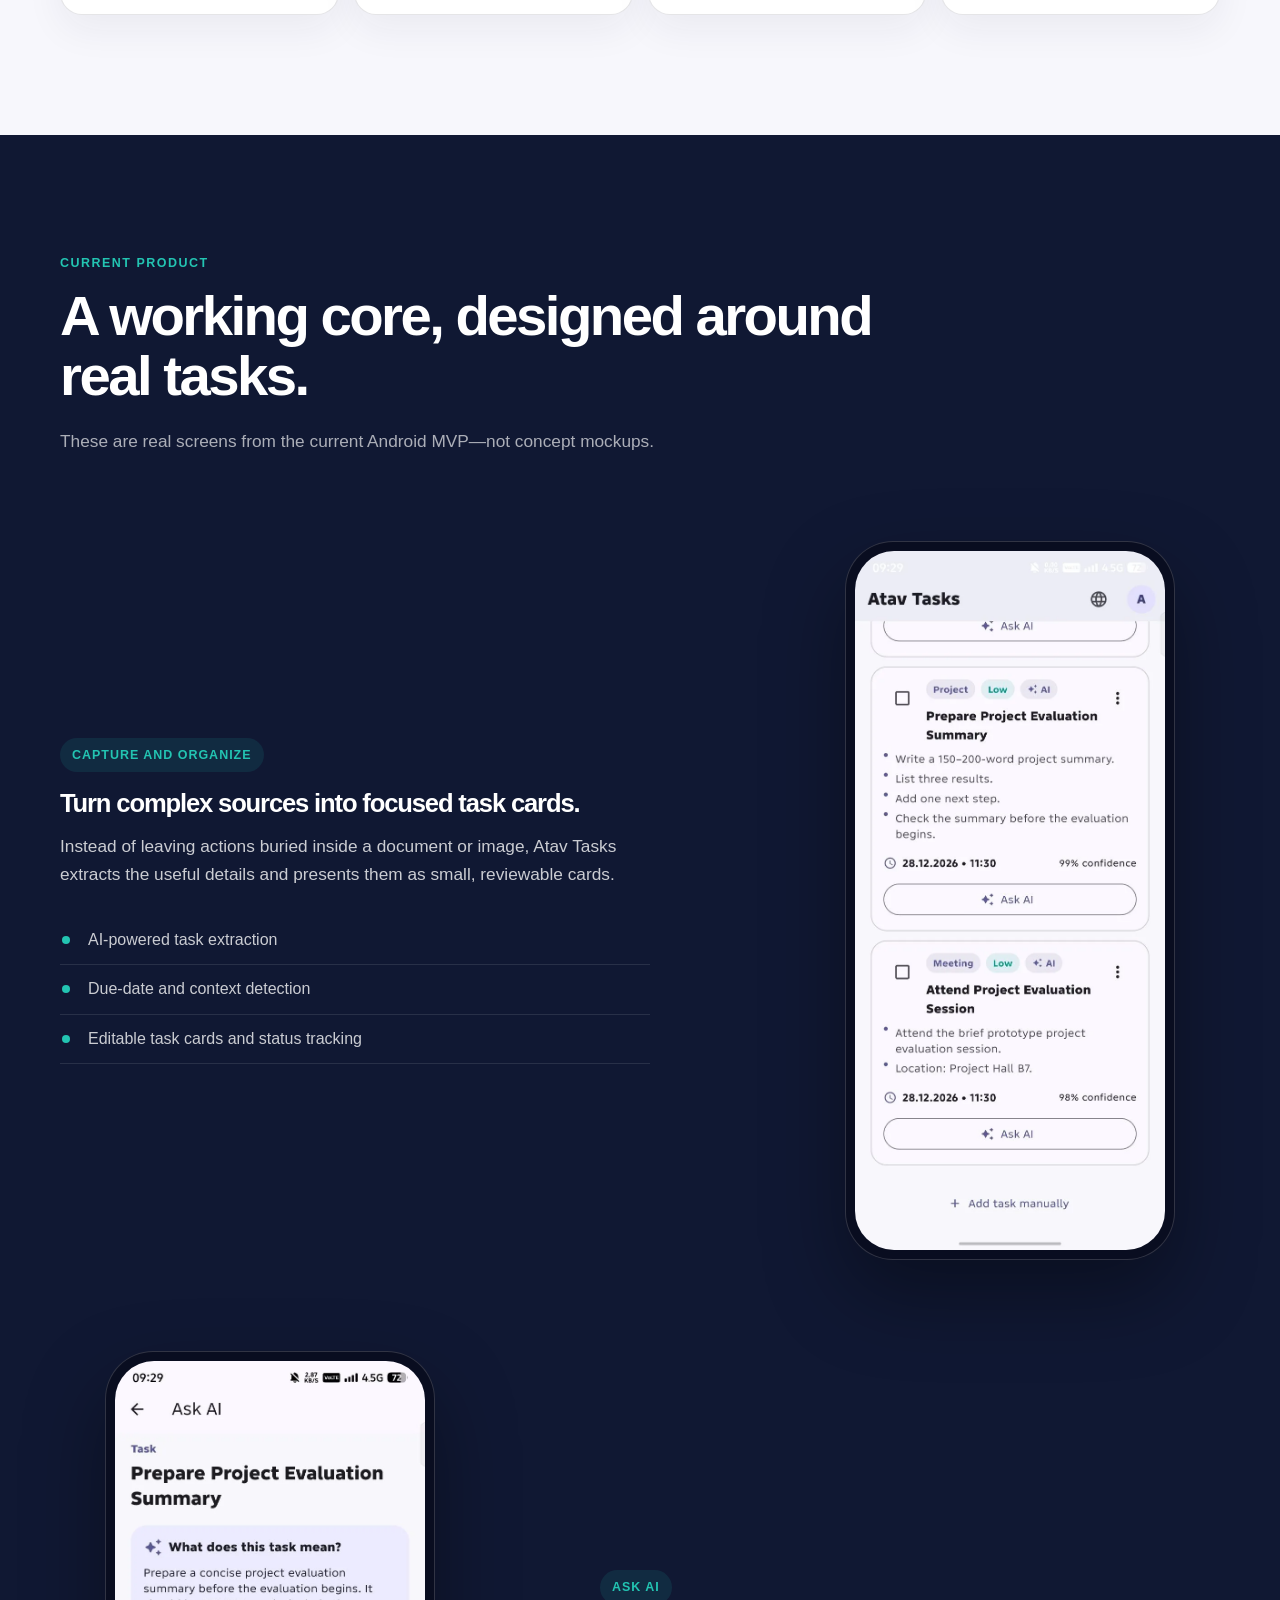
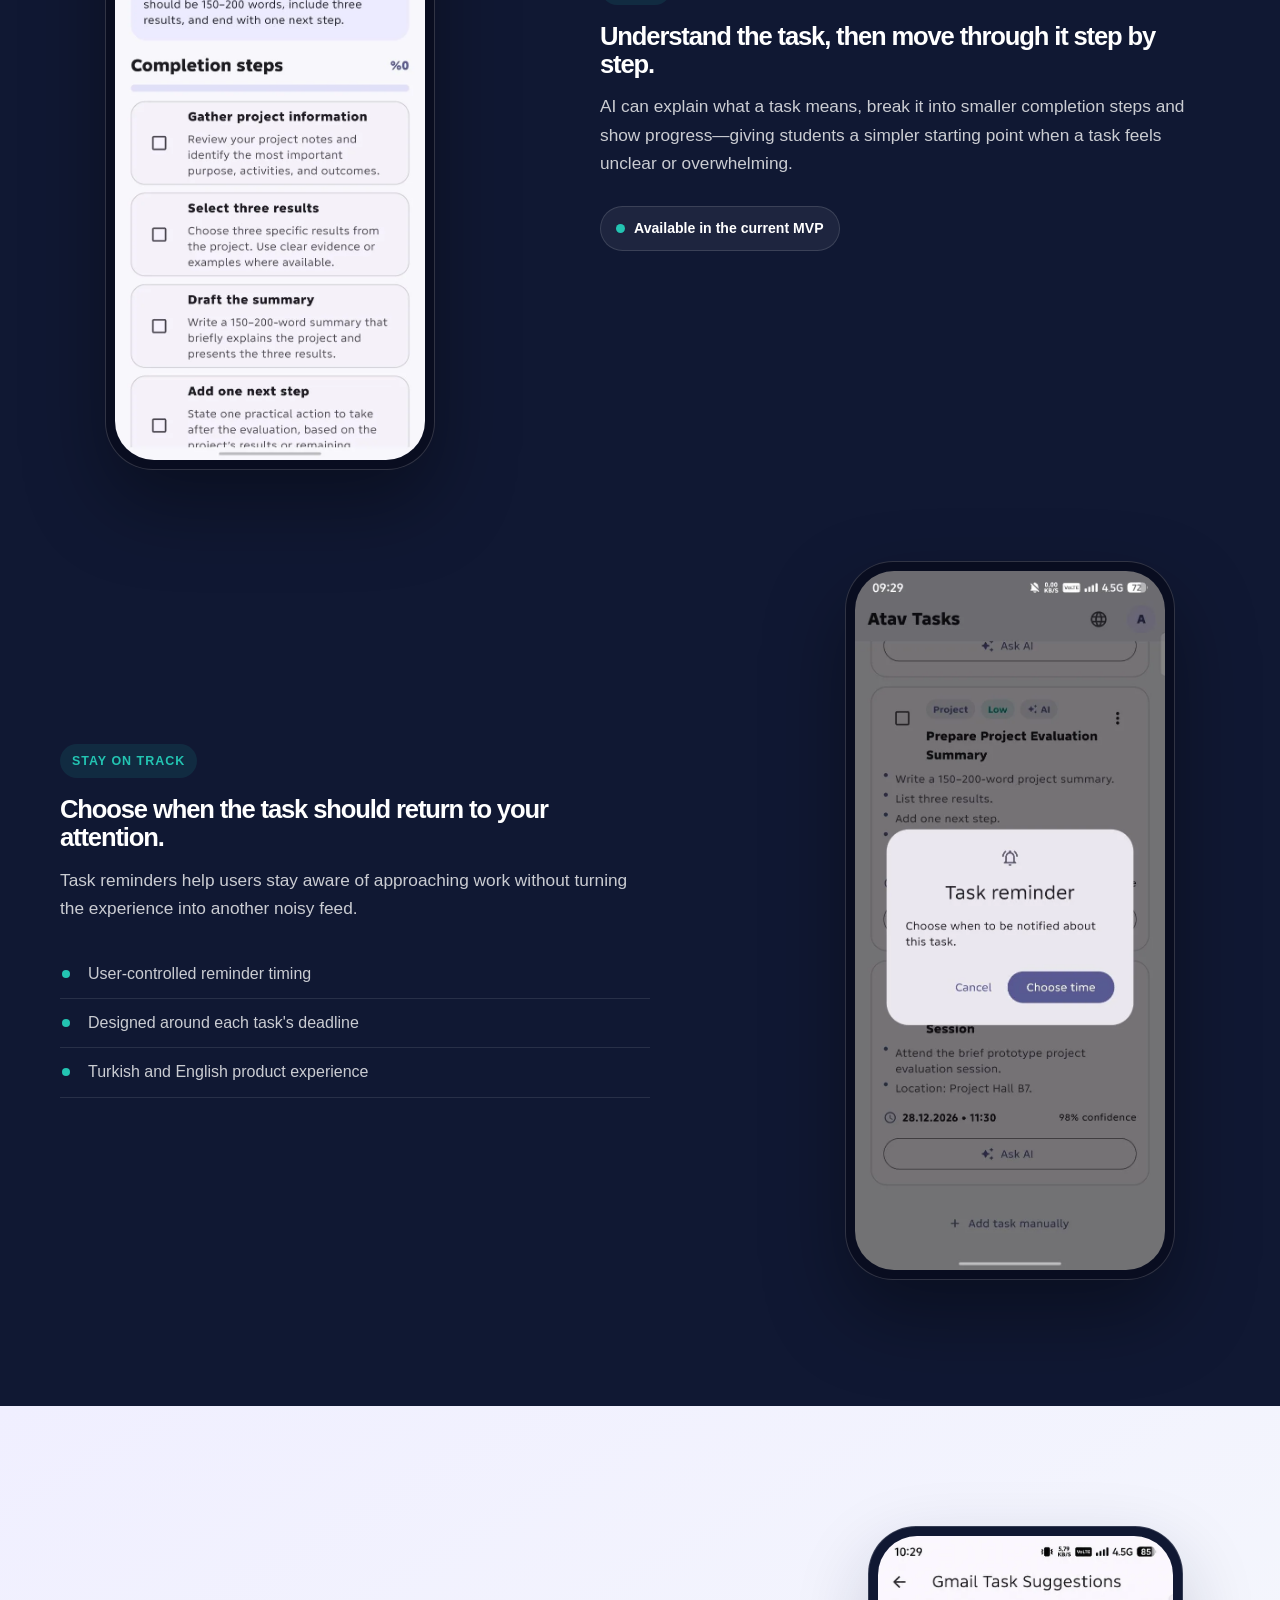
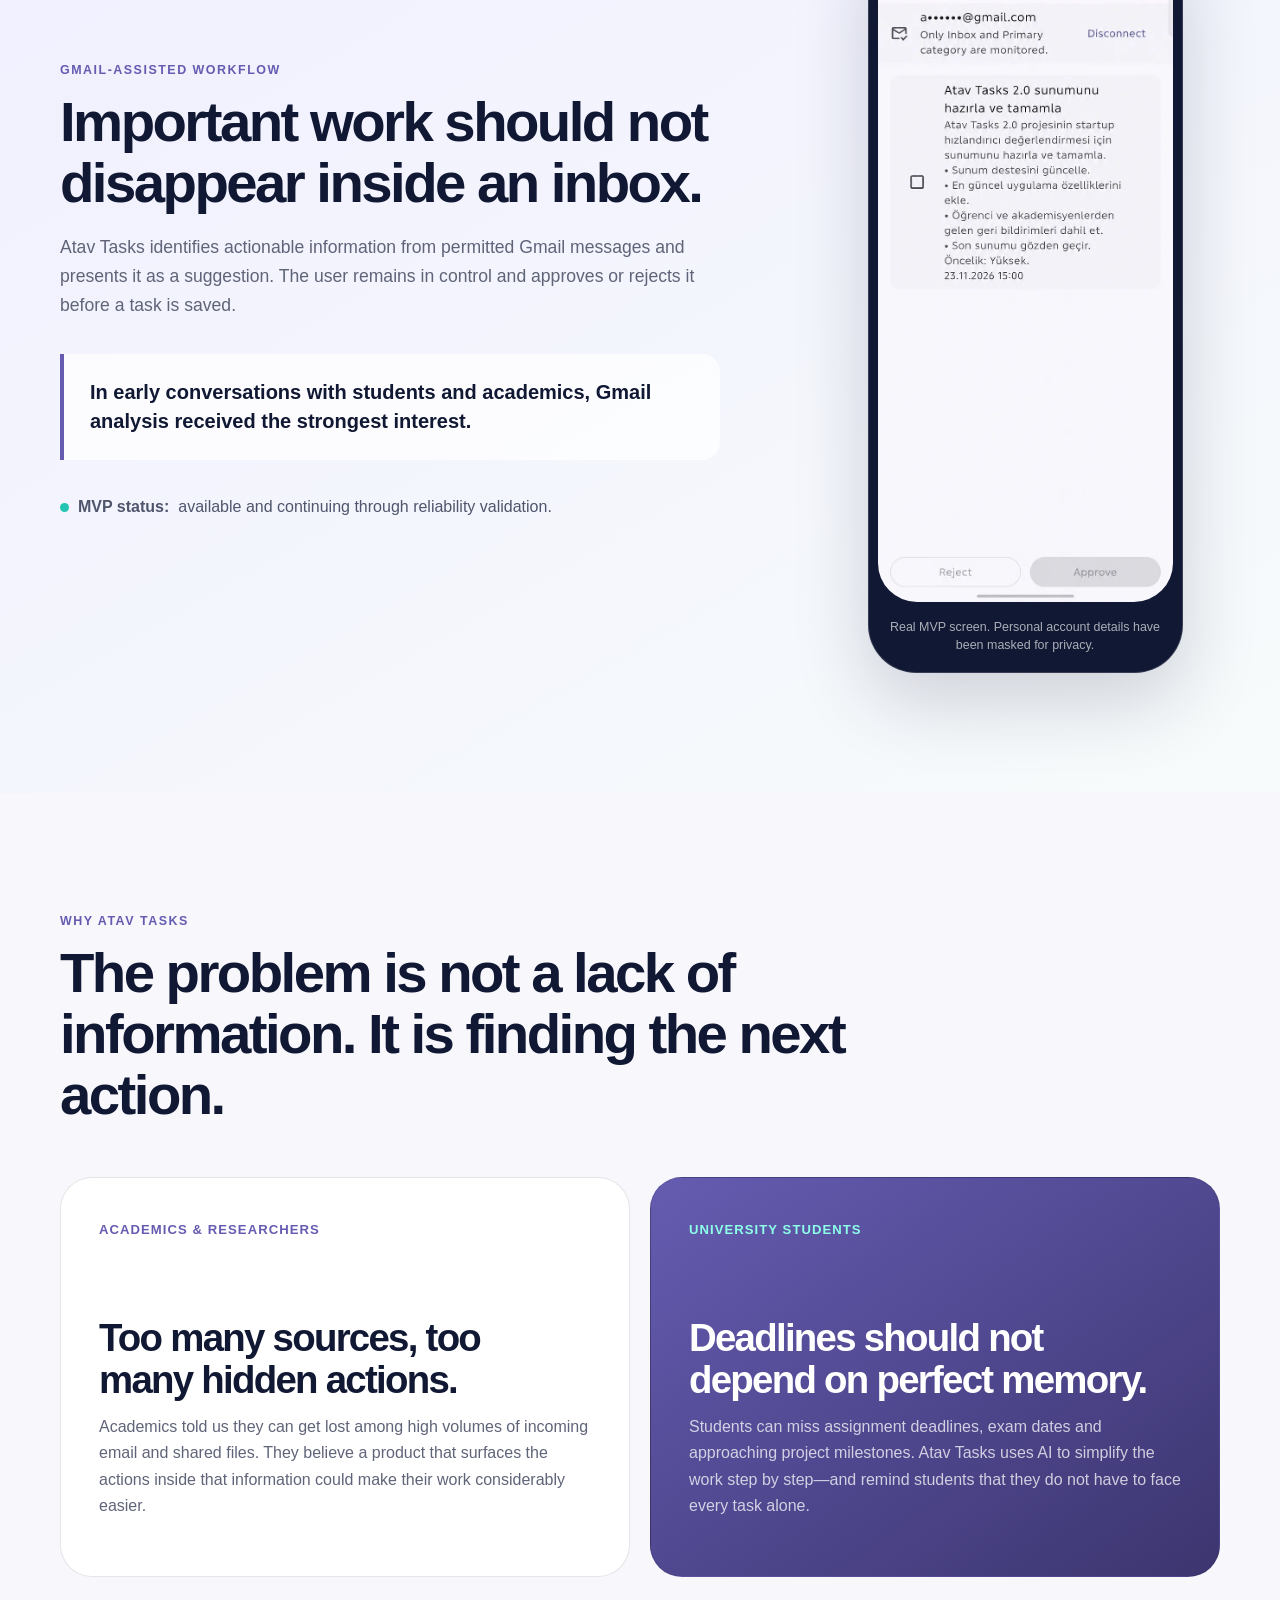
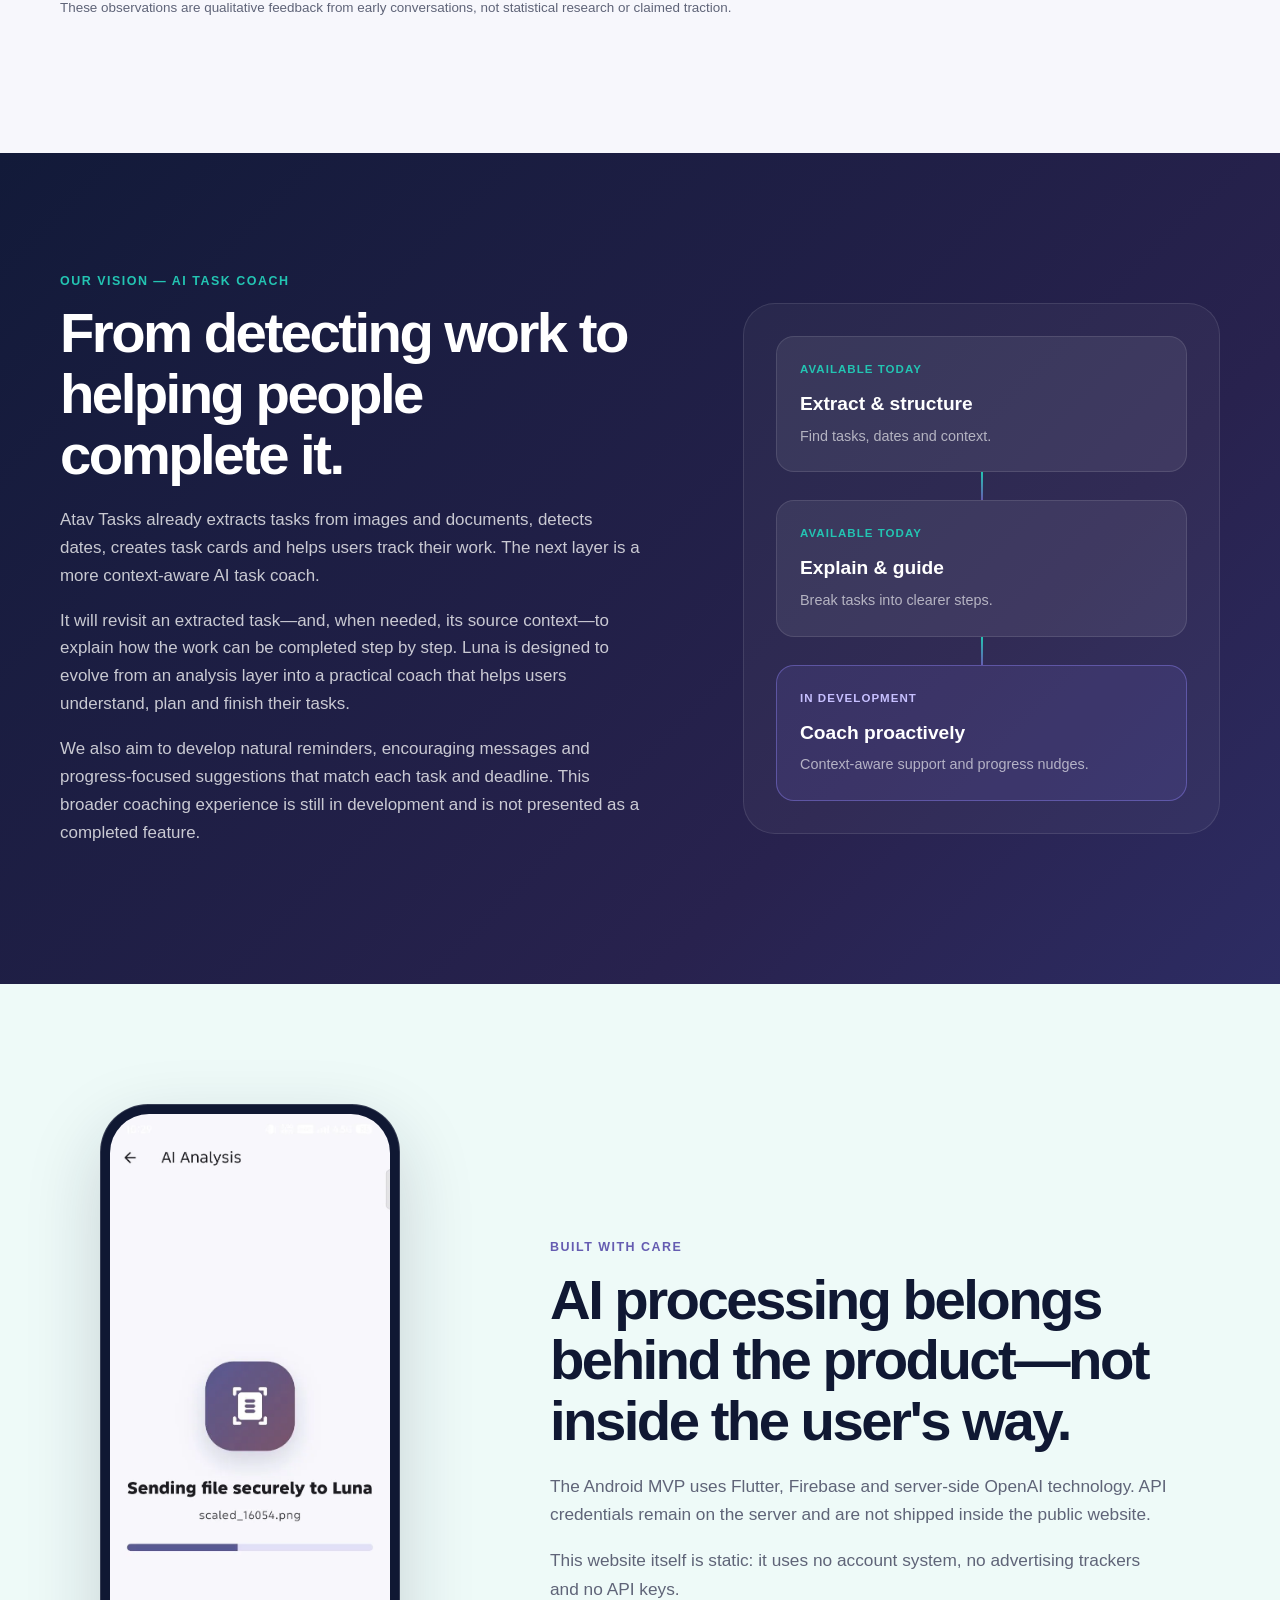
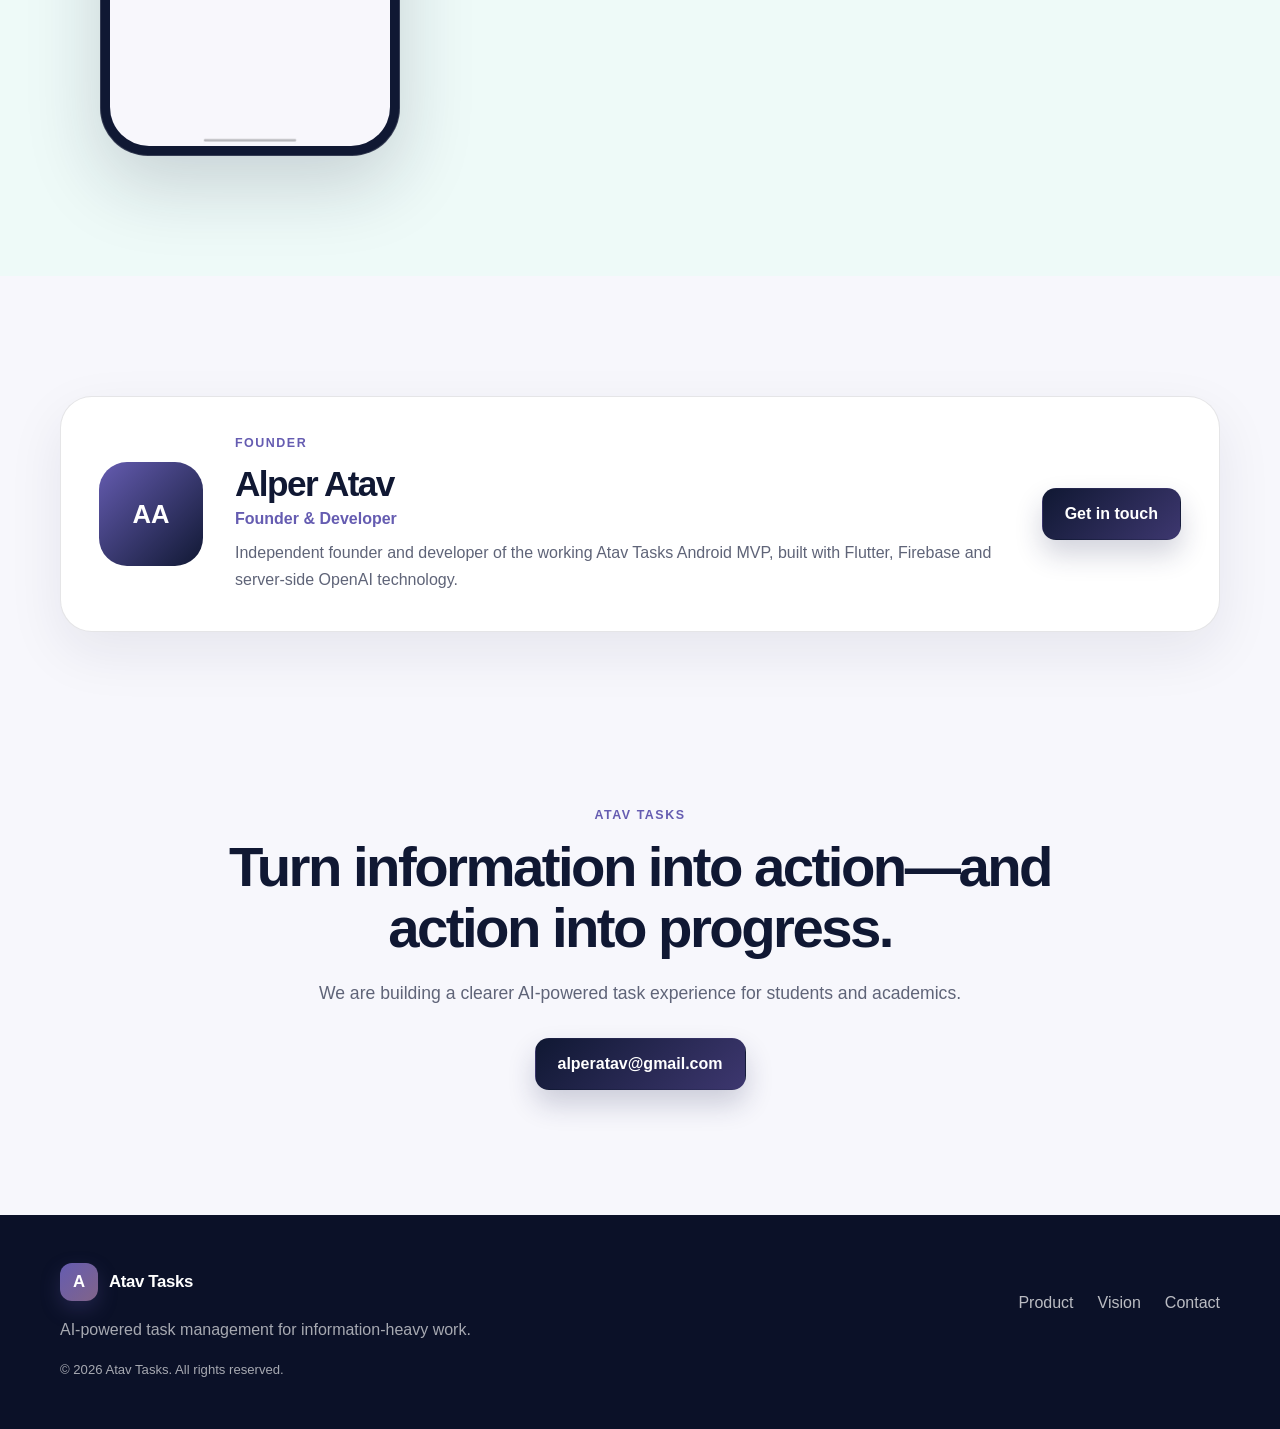
==== commit 26ada954: "Refresh corrected image styles" ====
--- a/index.html
+++ b/index.html
@@ -13,7 +13,7 @@
   <meta name="twitter:card" content="summary_large_image">
   <title>Atav Tasks — From Information to Action</title>
   <link rel="icon" href="assets/favicon.svg" type="image/svg+xml">
-  <link rel="stylesheet" href="styles.css">
+  <link rel="stylesheet" href="styles.css?v=3">
   <script type="application/ld+json">
   {
     "@context": "https://schema.org",
@@ -263,6 +263,6 @@
     <p class="copyright">© <span id="year">2026</span> Atav Tasks. All rights reserved.</p>
   </footer>
 
-  <script src="script.js" defer></script>
+  <script src="script.js?v=2" defer></script>
 </body>
 </html>
--- a/styles.css
+++ b/styles.css
@@ -19,6 +19,7 @@
 html { scroll-behavior: smooth; }
 body {
   margin: 0;
+  overflow-x: hidden;
   color: var(--ink);
   background: var(--surface);
   font-family: Inter, ui-sans-serif, -apple-system, BlinkMacSystemFont, "Segoe UI", sans-serif;
@@ -26,7 +27,7 @@
   line-height: 1.65;
   -webkit-font-smoothing: antialiased;
 }
-img { display: block; max-width: 100%; }
+img { display: block; max-width: 100%; height: auto; }
 a { color: inherit; }
 button, a { -webkit-tap-highlight-color: transparent; }
 .skip-link { position: fixed; top: -60px; left: 20px; z-index: 200; padding: 10px 16px; background: var(--white); border-radius: 10px; }
@@ -215,20 +216,19 @@
 
 @media (max-width: 640px) {
   :root { --shell: calc(100% - 24px); --radius-lg: 24px; }
-  .site-header { width: calc(100% - 20px); margin-top: 10px; top: 8px; padding-inline: 14px; border-radius: 17px; }
+  .site-header { width: calc(100% - 20px); margin-top: 10px; position: relative; top: auto; padding-inline: 14px; border-radius: 17px; }
   .brand { font-size: .98rem; }
   .brand-mark { width: 35px; height: 35px; }
-  .hero { min-height: auto; padding-block: 55px 50px; }
+  .hero { min-height: auto; padding-block: 55px 50px; display: block; overflow: visible; }
+  .hero-copy { position: relative; z-index: 4; }
   h1 { font-size: clamp(2.85rem, 14vw, 4rem); }
   h2 { font-size: clamp(2.15rem, 10vw, 3.15rem); }
-  .hero-visual { min-height: 495px; }
-  .phone { width: 190px; border-radius: 31px; padding: 6px; }
+  .hero-visual { min-height: 0; height: auto; margin-top: 44px; display: flex; justify-content: center; overflow: visible; }
+  .hero-glow { width: 300px; height: 300px; top: 50%; left: 50%; transform: translate(-50%, -50%); }
+  .phone { width: min(62vw, 220px); position: relative; border-radius: 31px; padding: 6px; }
   .phone img { border-radius: 25px; }
-  .phone-front { right: 2%; }
-  .phone-back { left: 1%; }
-  .floating-label { font-size: .74rem; }
-  .label-top { top: 68px; left: 0; }
-  .label-bottom { right: 0; bottom: 88px; }
+  .phone-front { top: auto; right: auto; transform: none; }
+  .phone-back, .floating-label { display: none; }
   .trust-strip { padding: 12px 18px; grid-template-columns: 1fr; }
   .trust-strip div { padding: 15px 4px; border-right: 0; border-bottom: 1px solid var(--line); }
   .trust-strip div:last-child { border-bottom: 0; }
@@ -237,9 +237,12 @@
   .steps-grid, .audience-grid { grid-template-columns: 1fr; }
   .step-card { min-height: 225px; }
   .step-icon { margin-bottom: 28px; }
-  .feature-row { min-height: auto; margin-top: 80px; gap: 38px; }
+  .feature-row { min-height: auto; margin-top: 68px; gap: 38px; }
   .feature-copy { text-align: left; }
-  .product-phone, .gmail-phone, .showcase-phone { width: min(82vw, 300px); }
+  .product-phone, .gmail-phone, .showcase-phone { width: min(64vw, 230px); padding: 7px; border-radius: 36px; }
+  .product-phone img, .gmail-phone img, .showcase-phone img { border-radius: 29px; }
+  .gmail-phone figcaption { padding-inline: 7px; font-size: .72rem; }
+  blockquote { padding: 20px; font-size: 1.08rem; }
   .audience-card { min-height: 350px; padding: 28px; }
   .audience-label { margin-bottom: 52px; }
   .vision-flow { padding: 16px; }
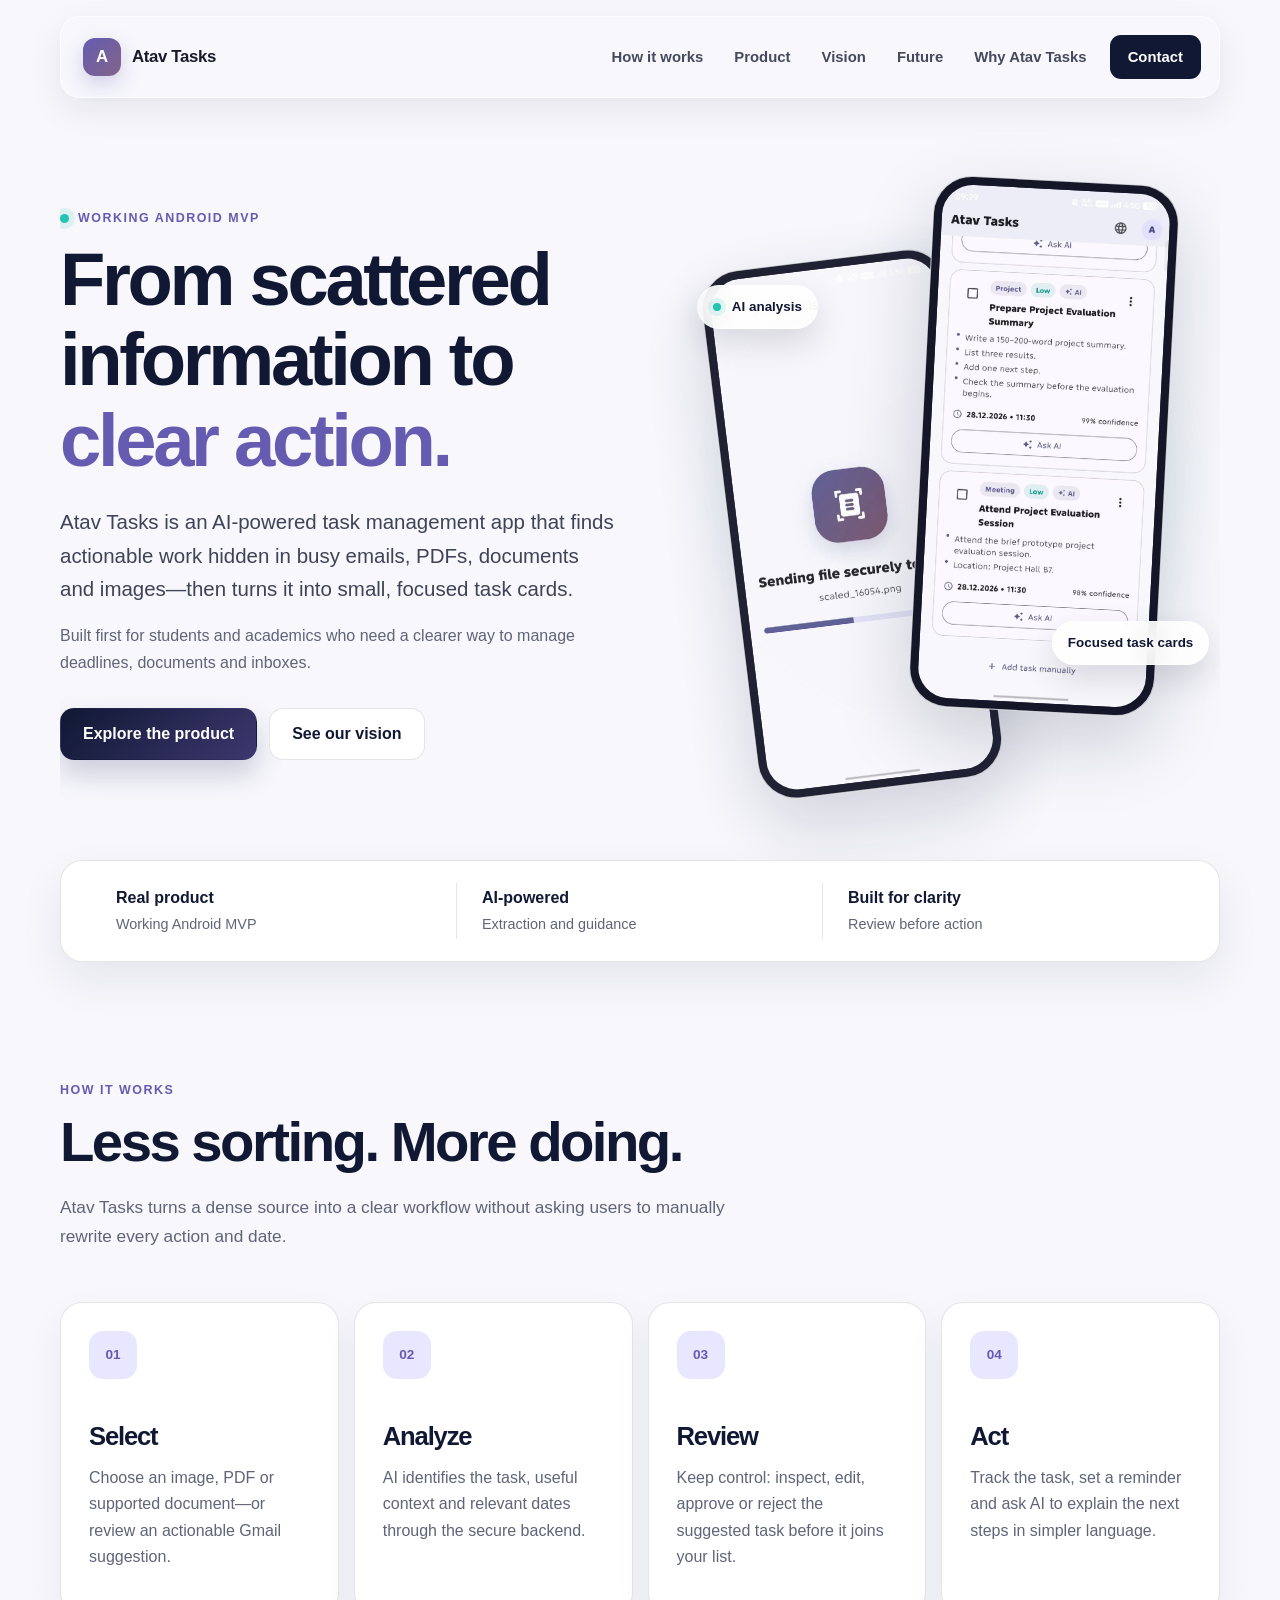
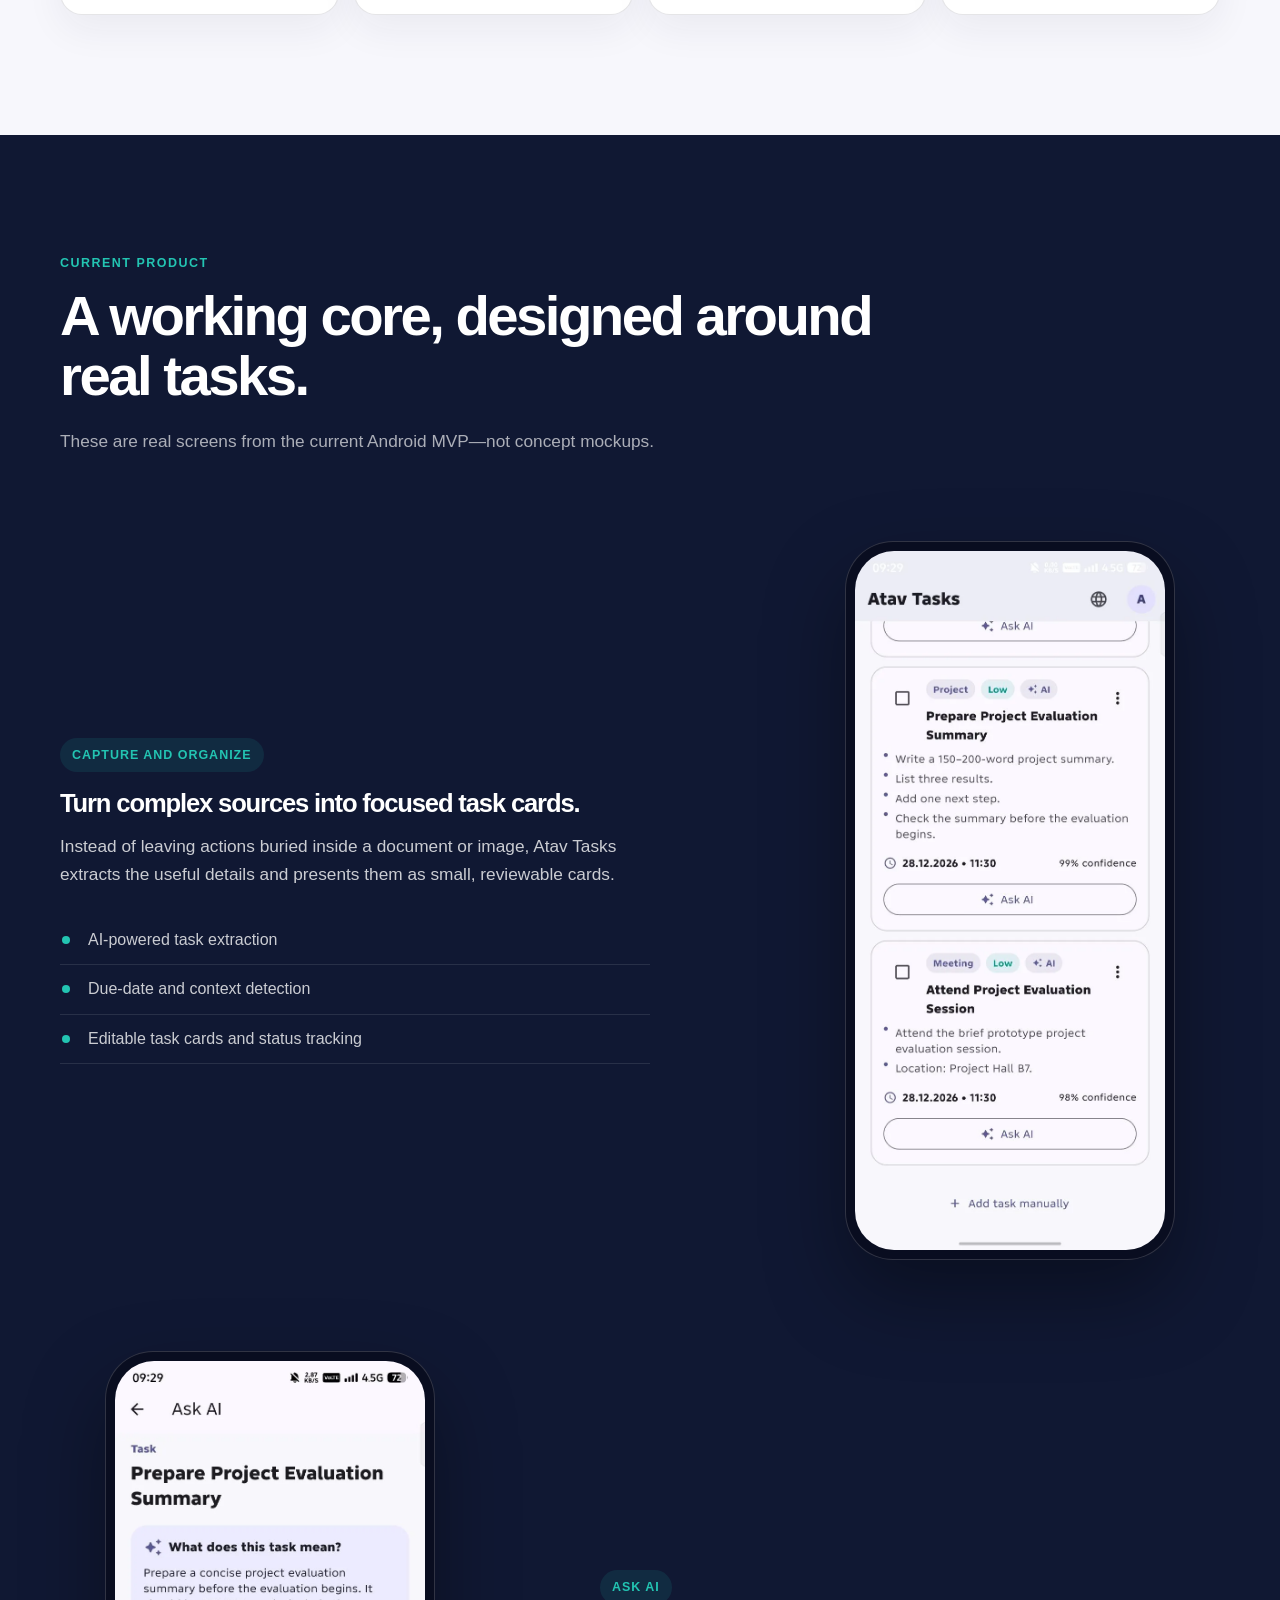
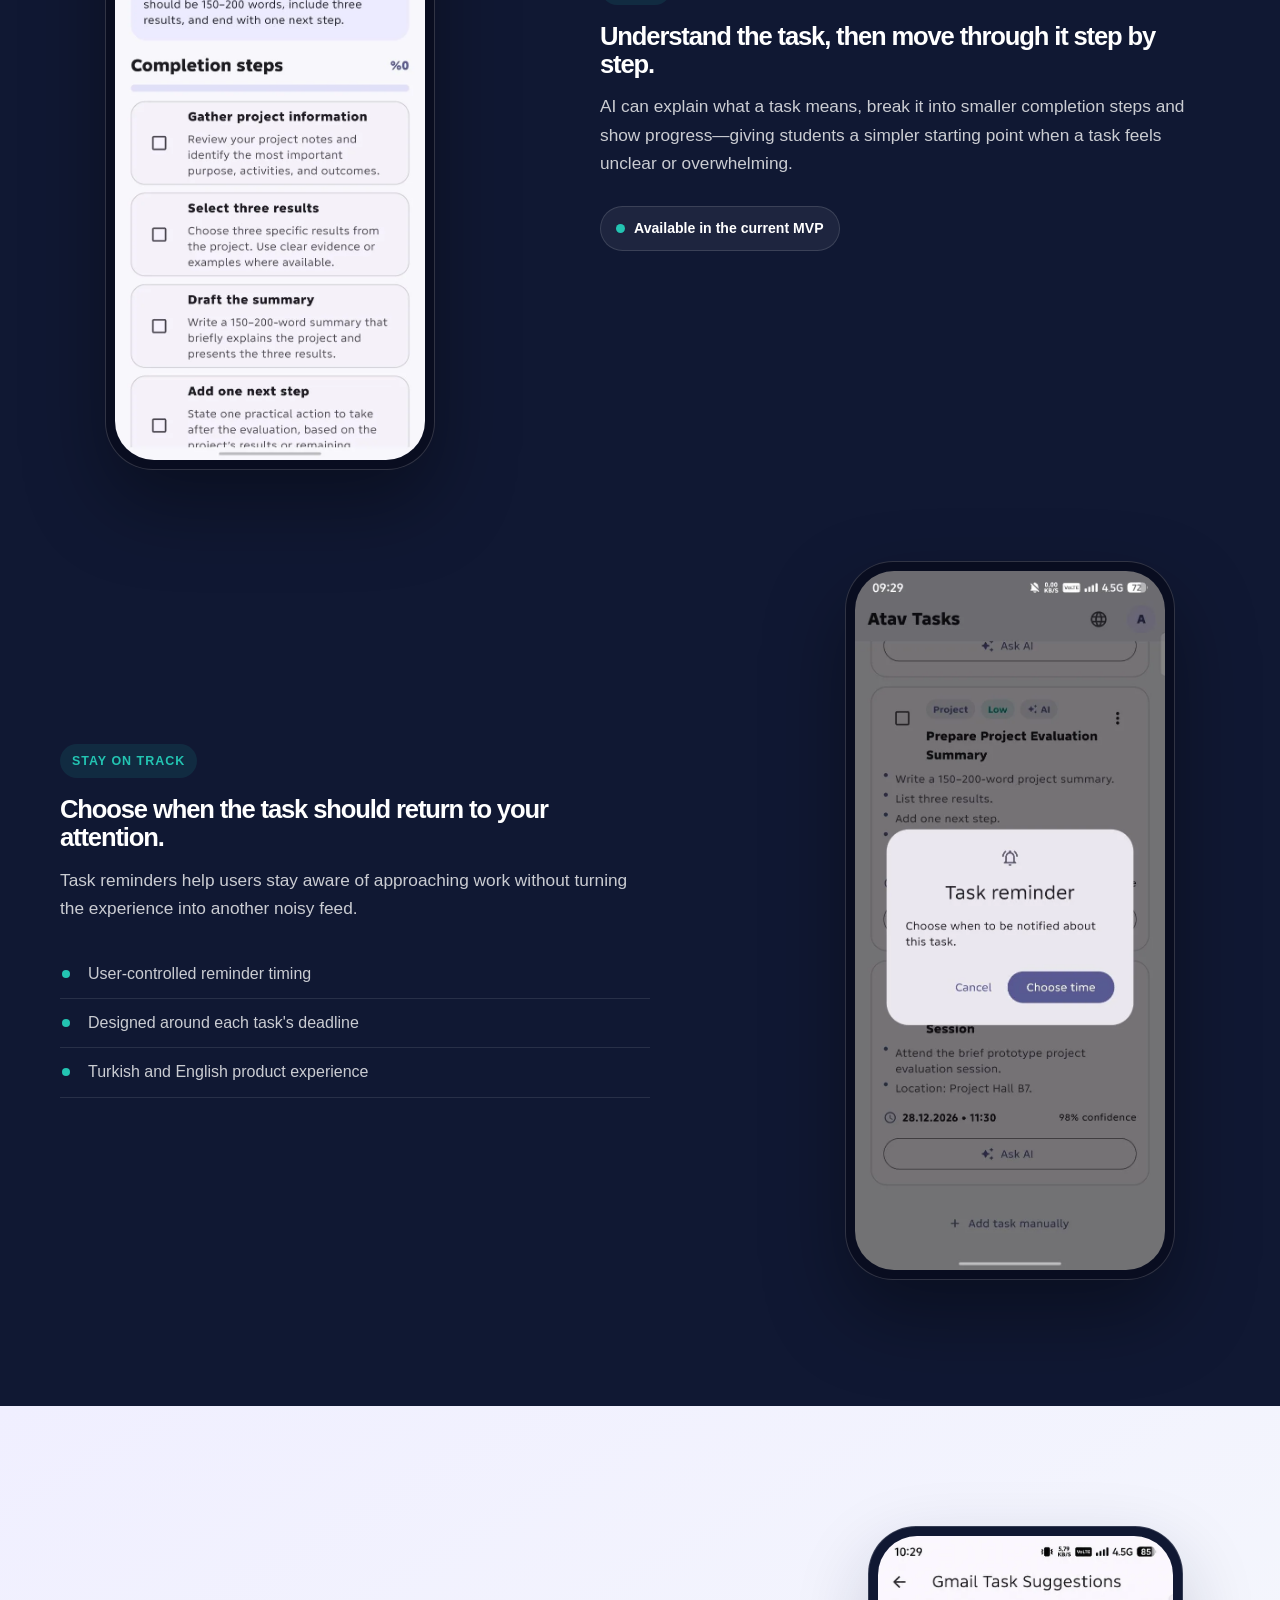
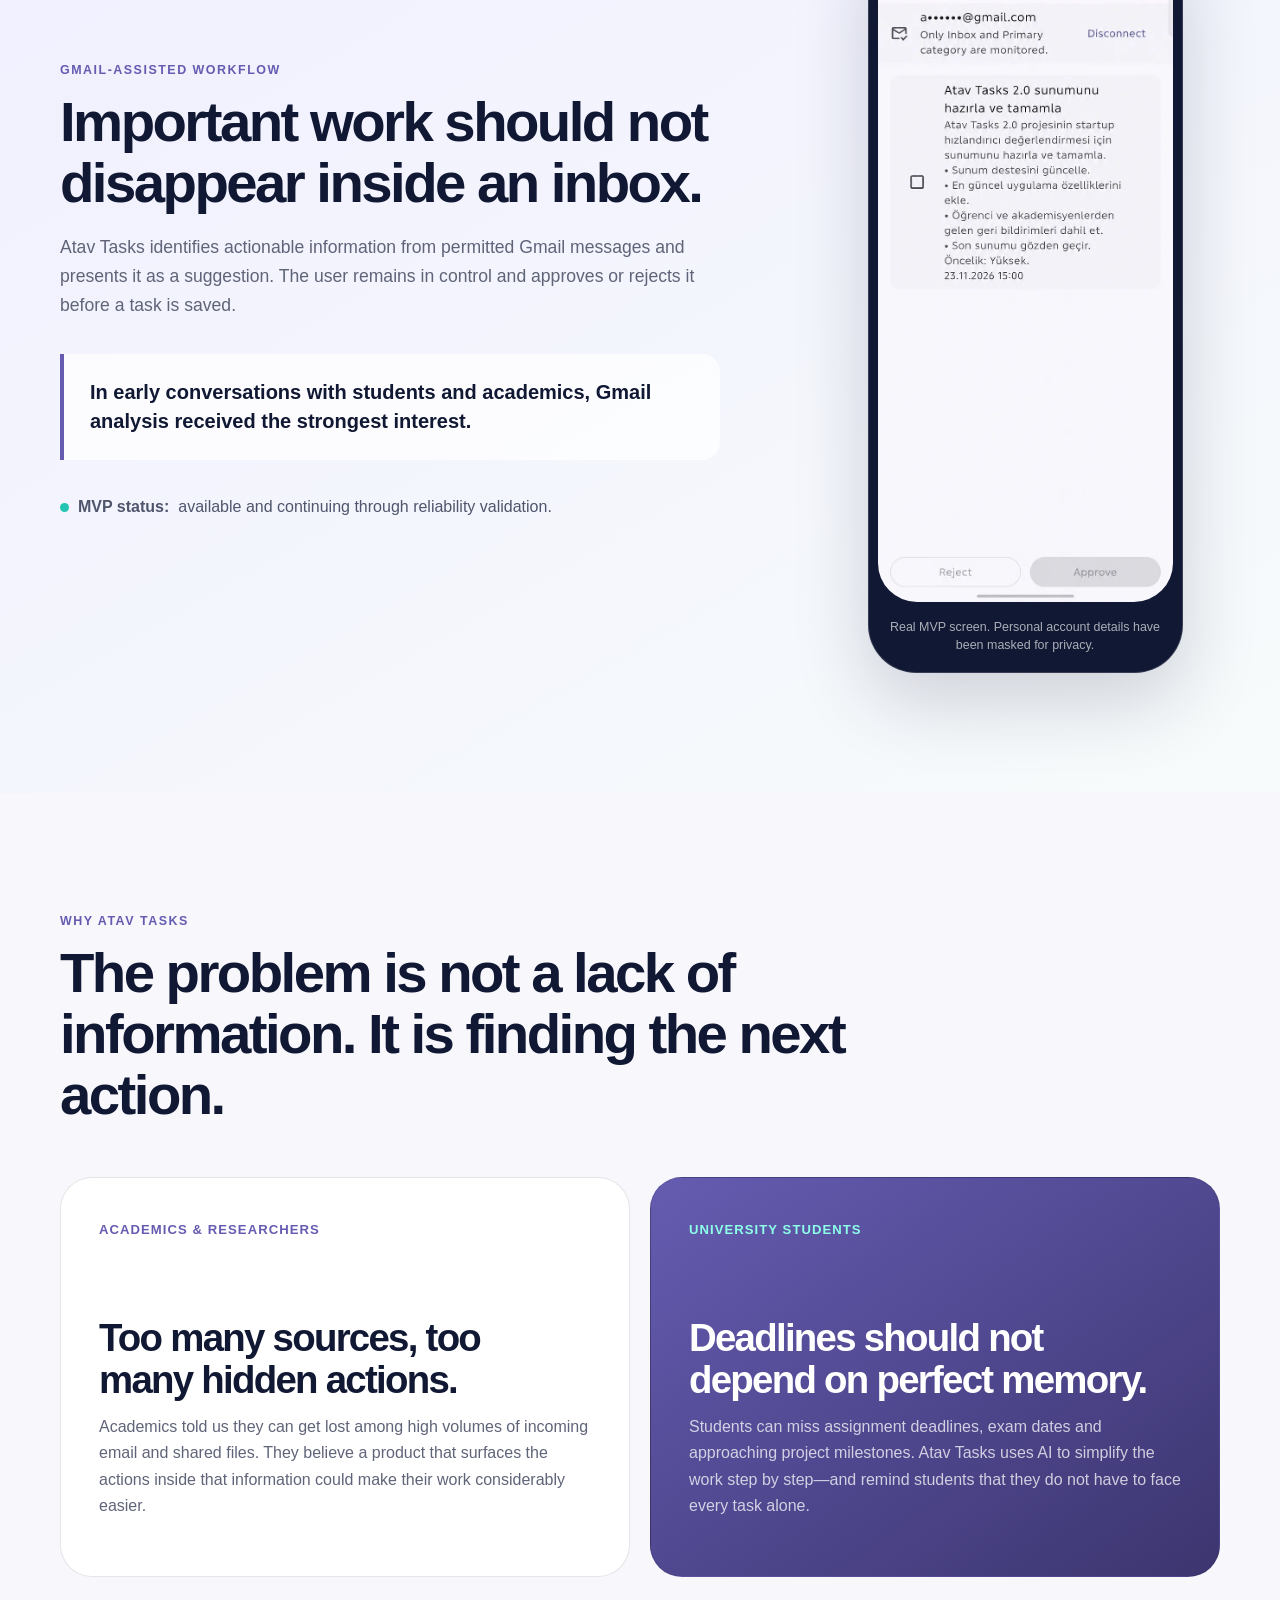
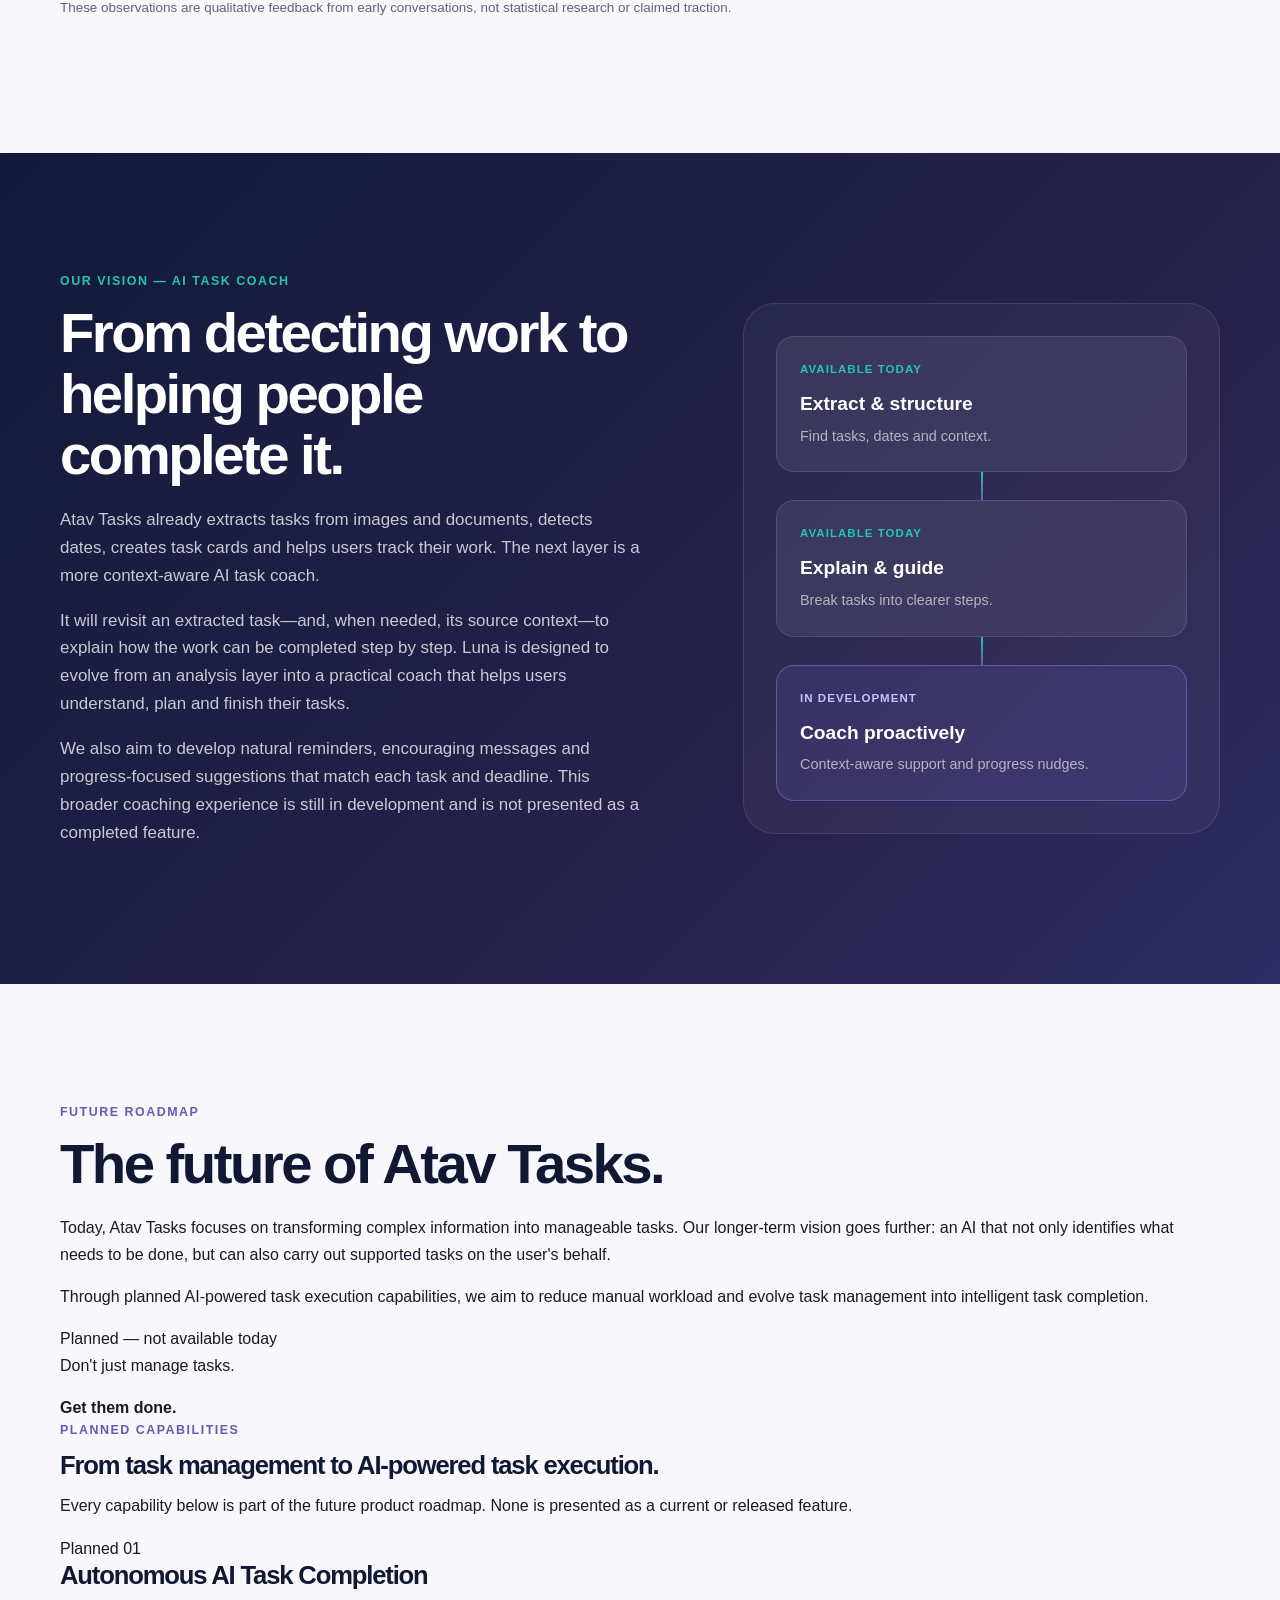
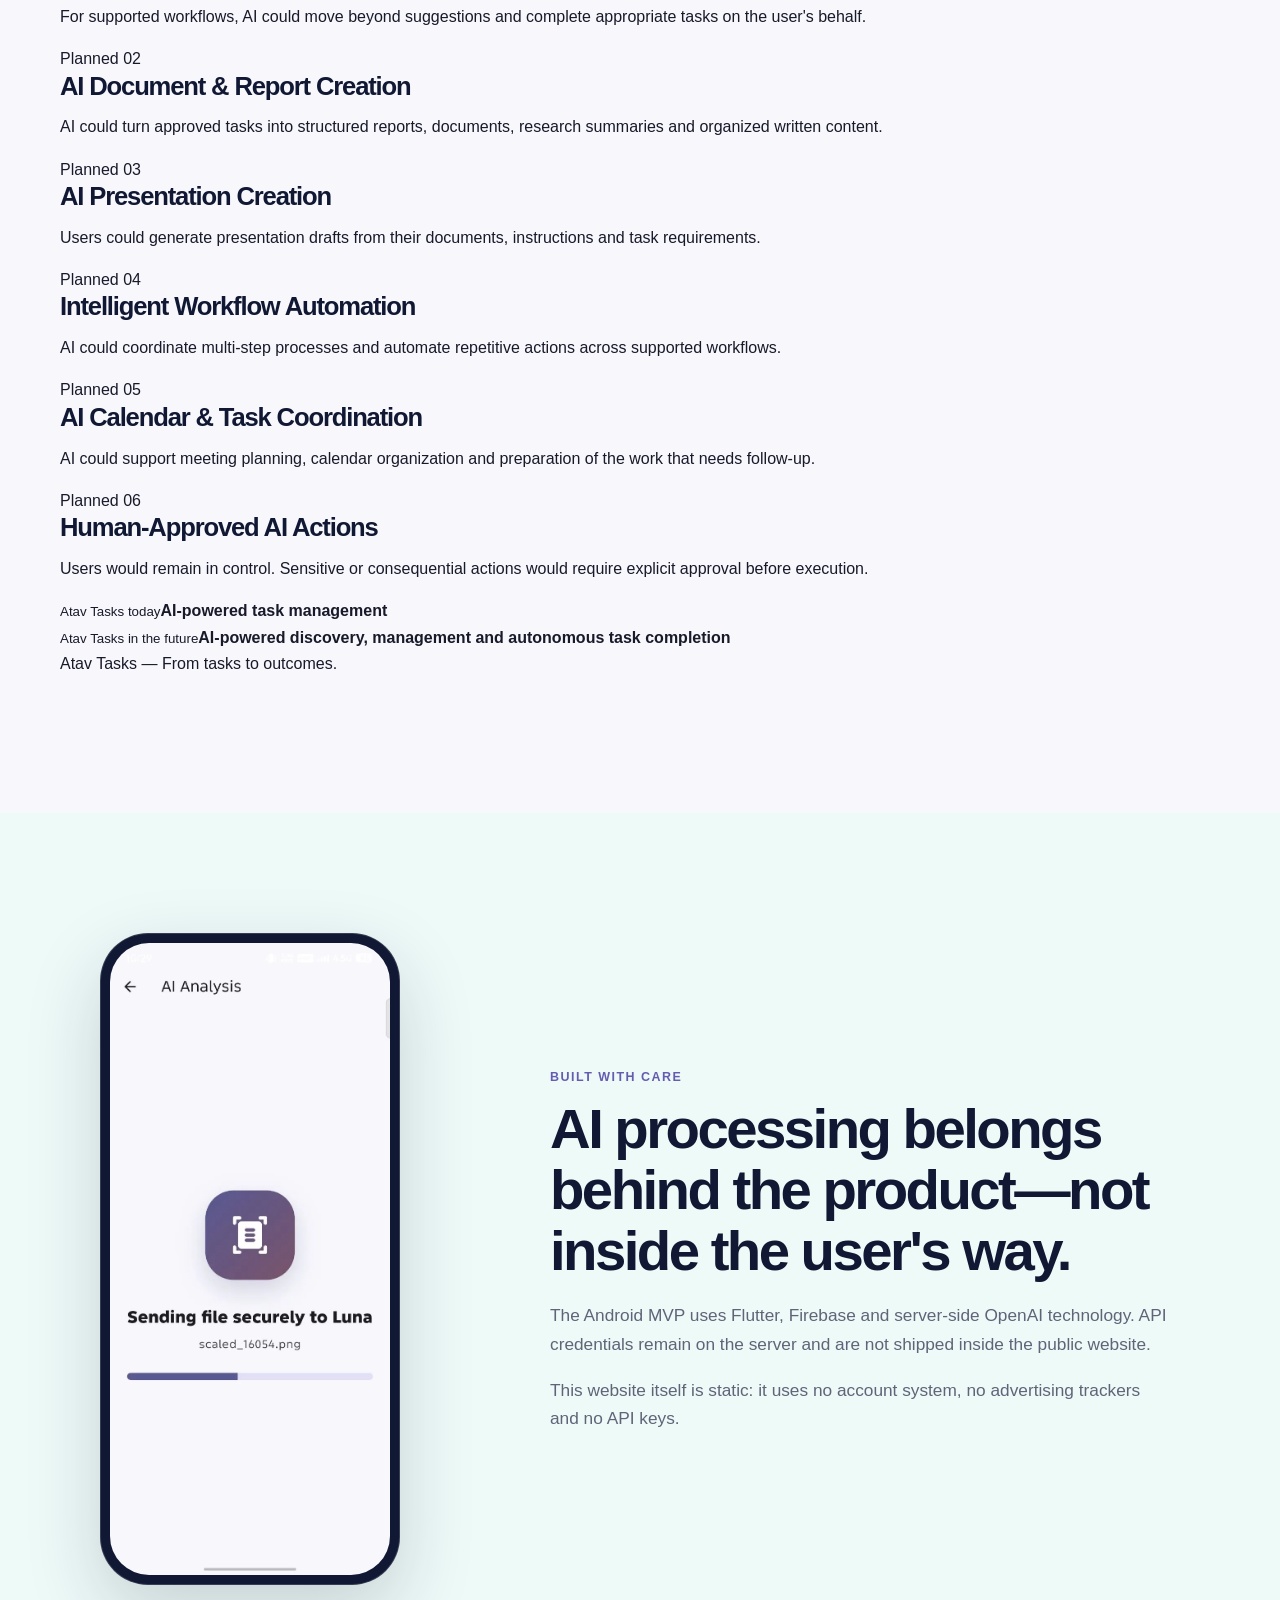
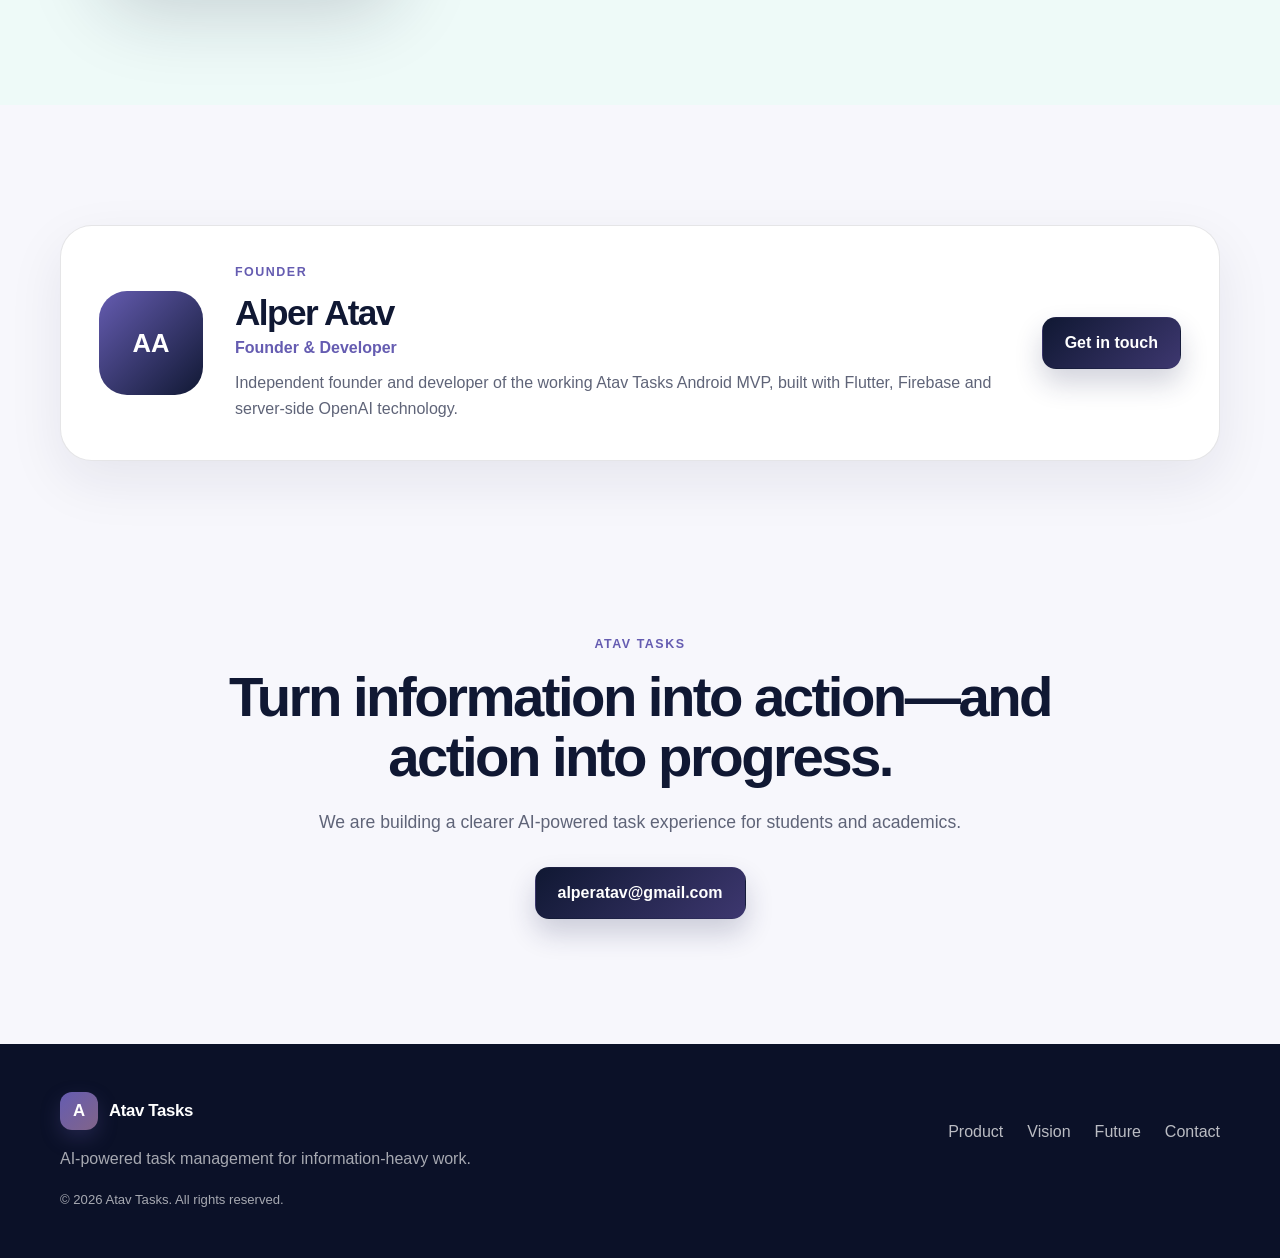
==== commit be880084: "Add planned AI task execution roadmap" ====
--- a/index.html
+++ b/index.html
@@ -13,7 +13,7 @@
   <meta name="twitter:card" content="summary_large_image">
   <title>Atav Tasks — From Information to Action</title>
   <link rel="icon" href="assets/favicon.svg" type="image/svg+xml">
-  <link rel="stylesheet" href="styles.css?v=3">
+  <link rel="stylesheet" href="styles.css?v=4">
   <script type="application/ld+json">
   {
     "@context": "https://schema.org",
@@ -41,6 +41,7 @@
       <a href="#how-it-works">How it works</a>
       <a href="#product">Product</a>
       <a href="#vision">Vision</a>
+      <a href="#future">Future</a>
       <a href="#story">Why Atav Tasks</a>
       <a class="nav-cta" href="mailto:alperatav@gmail.com">Contact</a>
     </nav>
@@ -217,6 +218,79 @@
       </div>
     </section>
 
+    <section class="section future-section" id="future">
+      <div class="section-shell">
+        <div class="future-intro reveal">
+          <div class="future-copy">
+            <p class="eyebrow">Future roadmap</p>
+            <h2>The future of Atav Tasks.</h2>
+            <p class="future-lead">Today, Atav Tasks focuses on transforming complex information into manageable tasks. Our longer-term vision goes further: an AI that not only identifies what needs to be done, but can also carry out supported tasks on the user's behalf.</p>
+            <p>Through planned AI-powered task execution capabilities, we aim to reduce manual workload and evolve task management into intelligent task completion.</p>
+          </div>
+          <aside class="future-statement" aria-label="Future product vision">
+            <span class="planned-badge">Planned — not available today</span>
+            <p>Don't just manage tasks.</p>
+            <strong>Get them done.</strong>
+          </aside>
+        </div>
+
+        <div class="roadmap-heading reveal">
+          <div>
+            <p class="eyebrow">Planned capabilities</p>
+            <h3>From task management to AI-powered task execution.</h3>
+          </div>
+          <p>Every capability below is part of the future product roadmap. None is presented as a current or released feature.</p>
+        </div>
+
+        <div class="roadmap-grid">
+          <article class="roadmap-card reveal">
+            <span class="roadmap-status">Planned</span>
+            <span class="roadmap-icon" aria-hidden="true">01</span>
+            <h3>Autonomous AI Task Completion</h3>
+            <p>For supported workflows, AI could move beyond suggestions and complete appropriate tasks on the user's behalf.</p>
+          </article>
+          <article class="roadmap-card reveal">
+            <span class="roadmap-status">Planned</span>
+            <span class="roadmap-icon" aria-hidden="true">02</span>
+            <h3>AI Document &amp; Report Creation</h3>
+            <p>AI could turn approved tasks into structured reports, documents, research summaries and organized written content.</p>
+          </article>
+          <article class="roadmap-card reveal">
+            <span class="roadmap-status">Planned</span>
+            <span class="roadmap-icon" aria-hidden="true">03</span>
+            <h3>AI Presentation Creation</h3>
+            <p>Users could generate presentation drafts from their documents, instructions and task requirements.</p>
+          </article>
+          <article class="roadmap-card reveal">
+            <span class="roadmap-status">Planned</span>
+            <span class="roadmap-icon" aria-hidden="true">04</span>
+            <h3>Intelligent Workflow Automation</h3>
+            <p>AI could coordinate multi-step processes and automate repetitive actions across supported workflows.</p>
+          </article>
+          <article class="roadmap-card reveal">
+            <span class="roadmap-status">Planned</span>
+            <span class="roadmap-icon" aria-hidden="true">05</span>
+            <h3>AI Calendar &amp; Task Coordination</h3>
+            <p>AI could support meeting planning, calendar organization and preparation of the work that needs follow-up.</p>
+          </article>
+          <article class="roadmap-card reveal">
+            <span class="roadmap-status">Planned</span>
+            <span class="roadmap-icon" aria-hidden="true">06</span>
+            <h3>Human-Approved AI Actions</h3>
+            <p>Users would remain in control. Sensitive or consequential actions would require explicit approval before execution.</p>
+          </article>
+        </div>
+
+        <div class="future-bridge reveal">
+          <div><small>Atav Tasks today</small><strong>AI-powered task management</strong></div>
+          <span aria-hidden="true"></span>
+          <div><small>Atav Tasks in the future</small><strong>AI-powered discovery, management and autonomous task completion</strong></div>
+        </div>
+
+        <p class="future-signoff reveal">Atav Tasks — From tasks to outcomes.</p>
+      </div>
+    </section>
+
     <section class="section analysis-showcase">
       <div class="section-shell showcase-layout reveal">
         <figure class="product-phone showcase-phone">
@@ -258,6 +332,7 @@
     <div class="footer-links">
       <a href="#product">Product</a>
       <a href="#vision">Vision</a>
+      <a href="#future">Future</a>
       <a href="mailto:alperatav@gmail.com">Contact</a>
     </div>
     <p class="copyright">© <span id="year">2026</span> Atav Tasks. All rights reserved.</p>
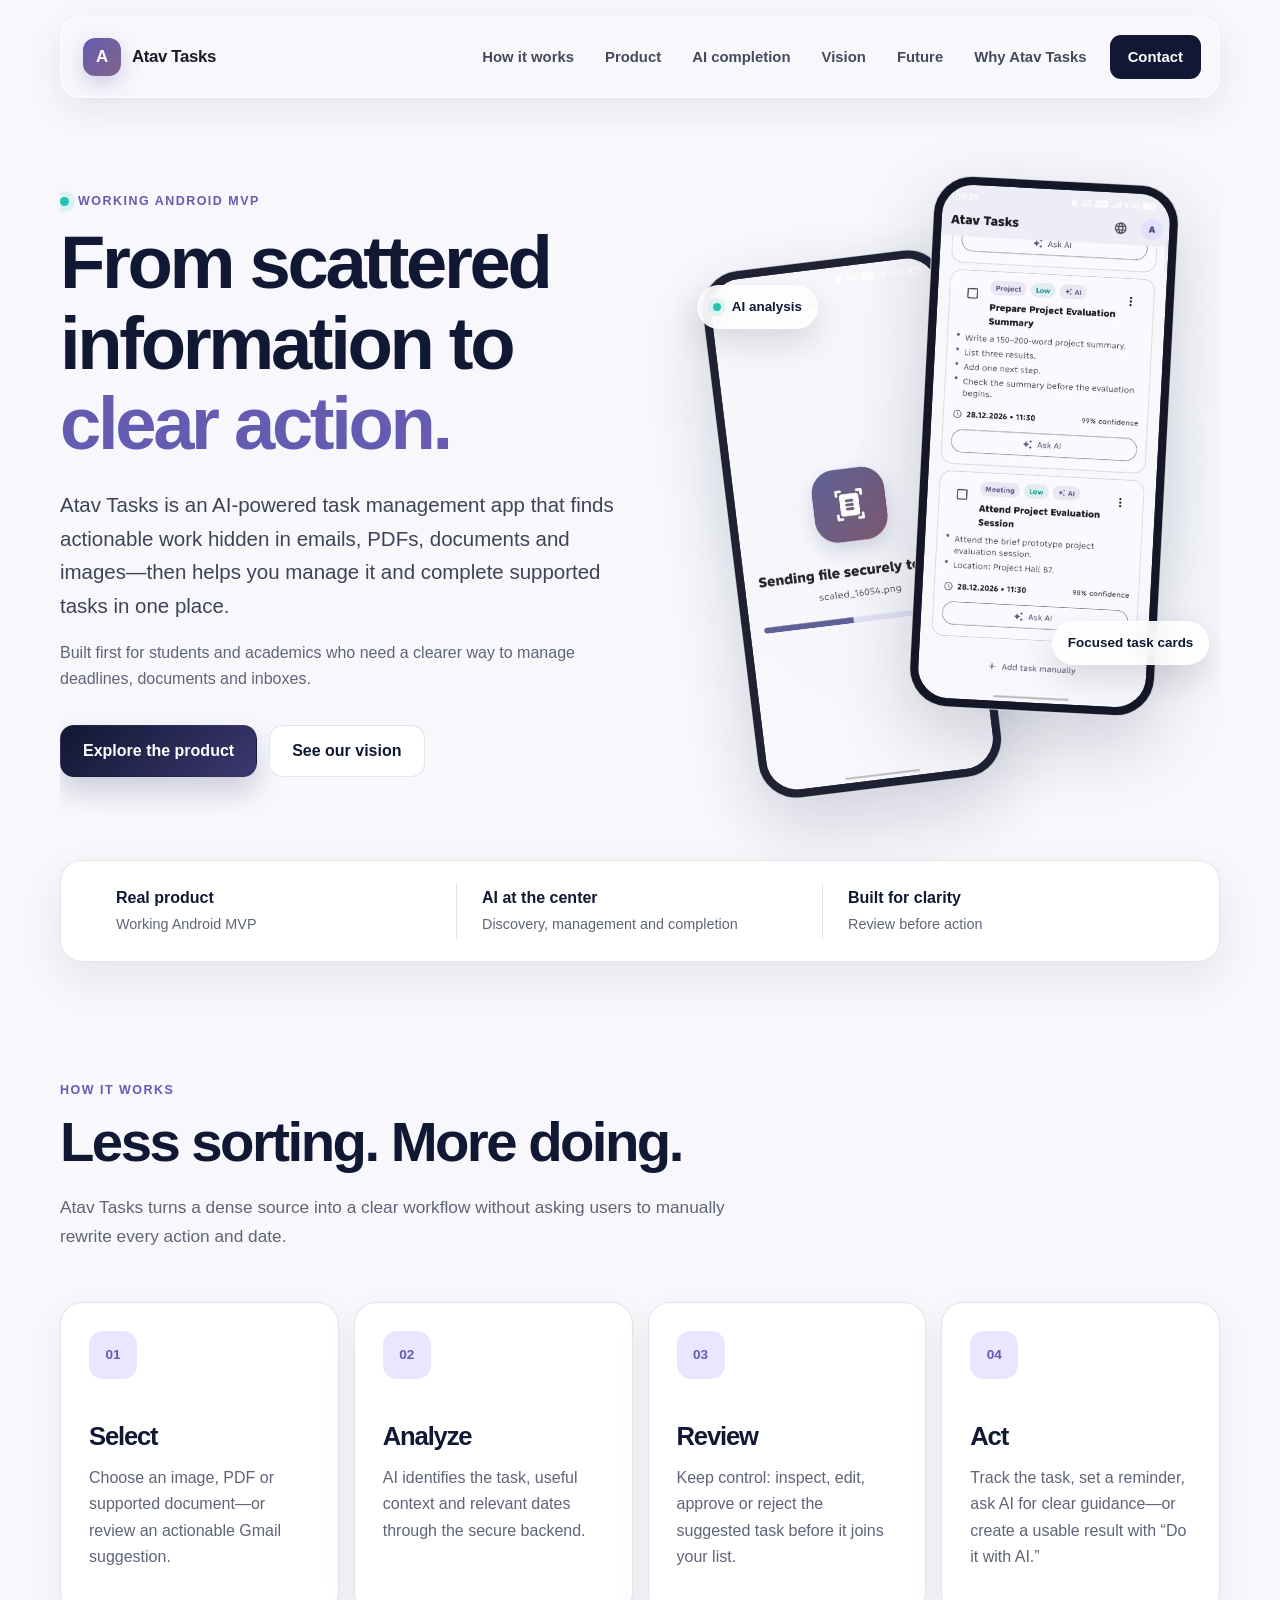
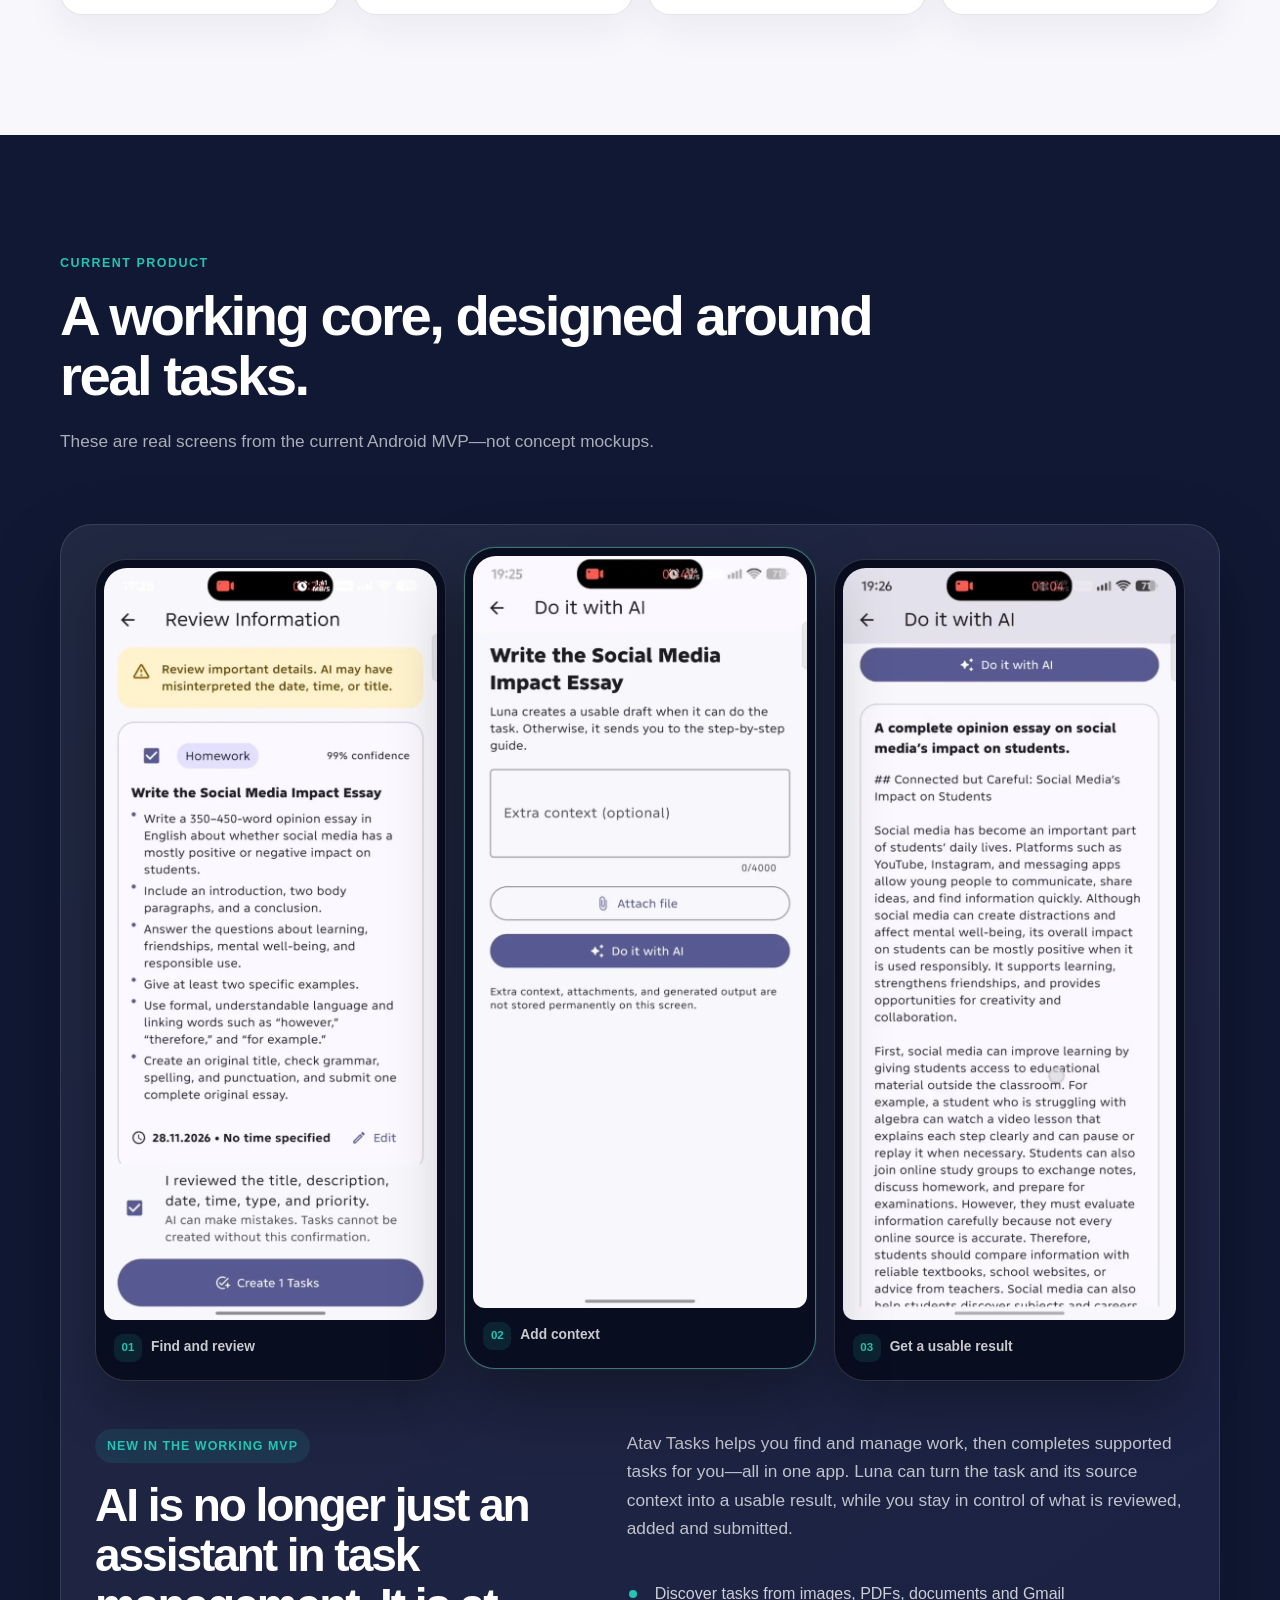
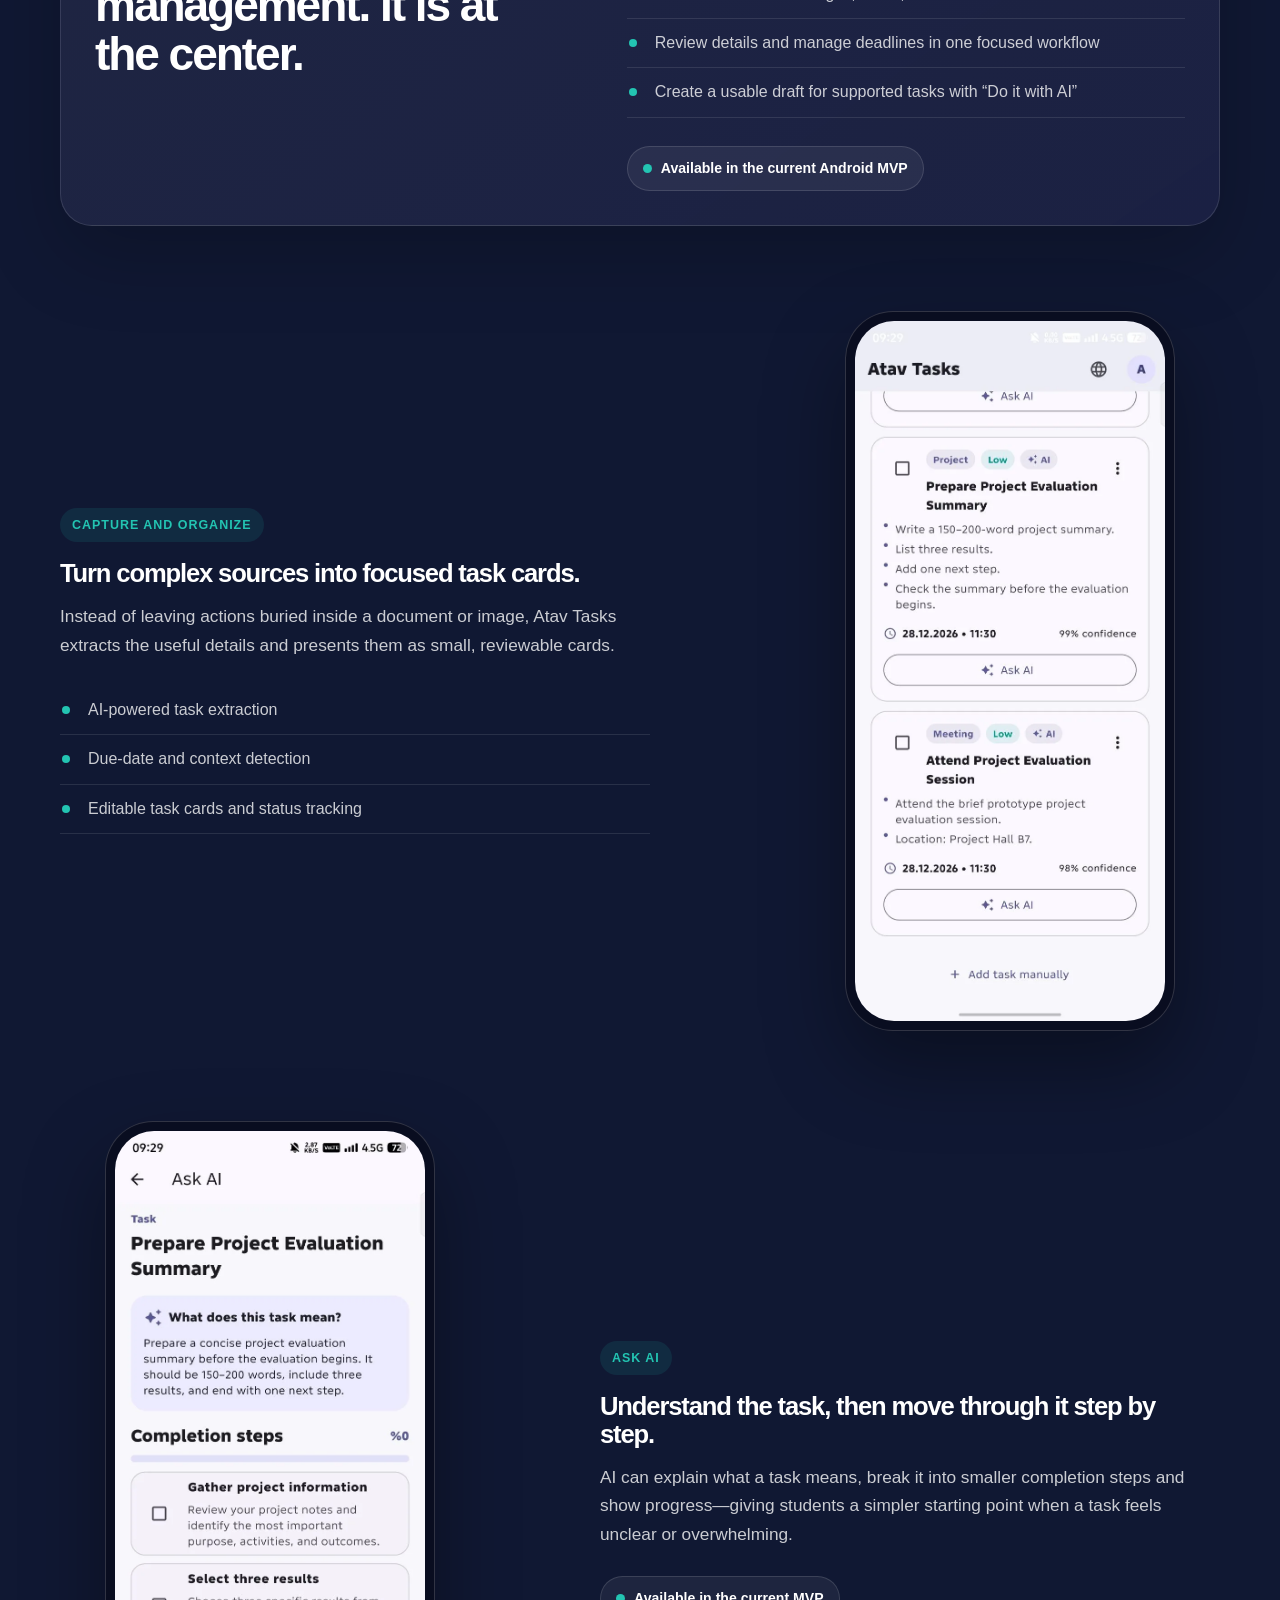
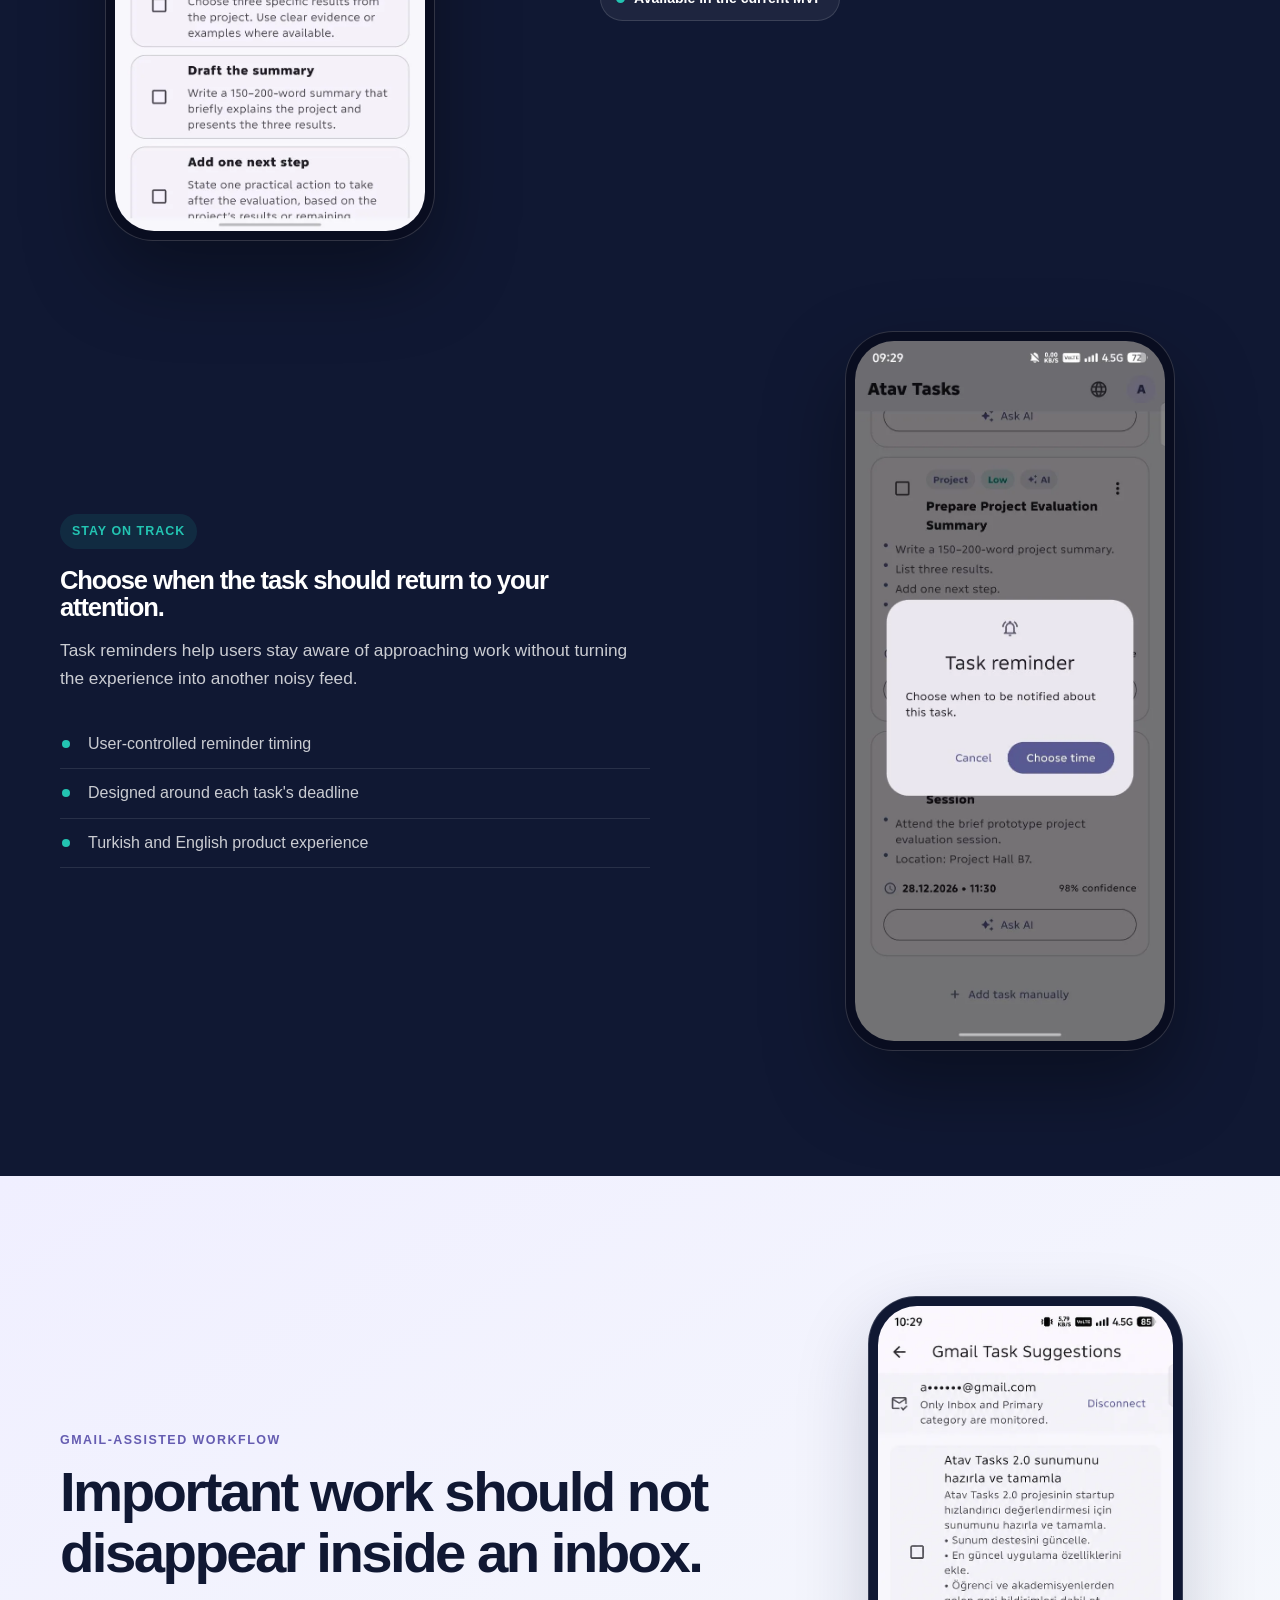
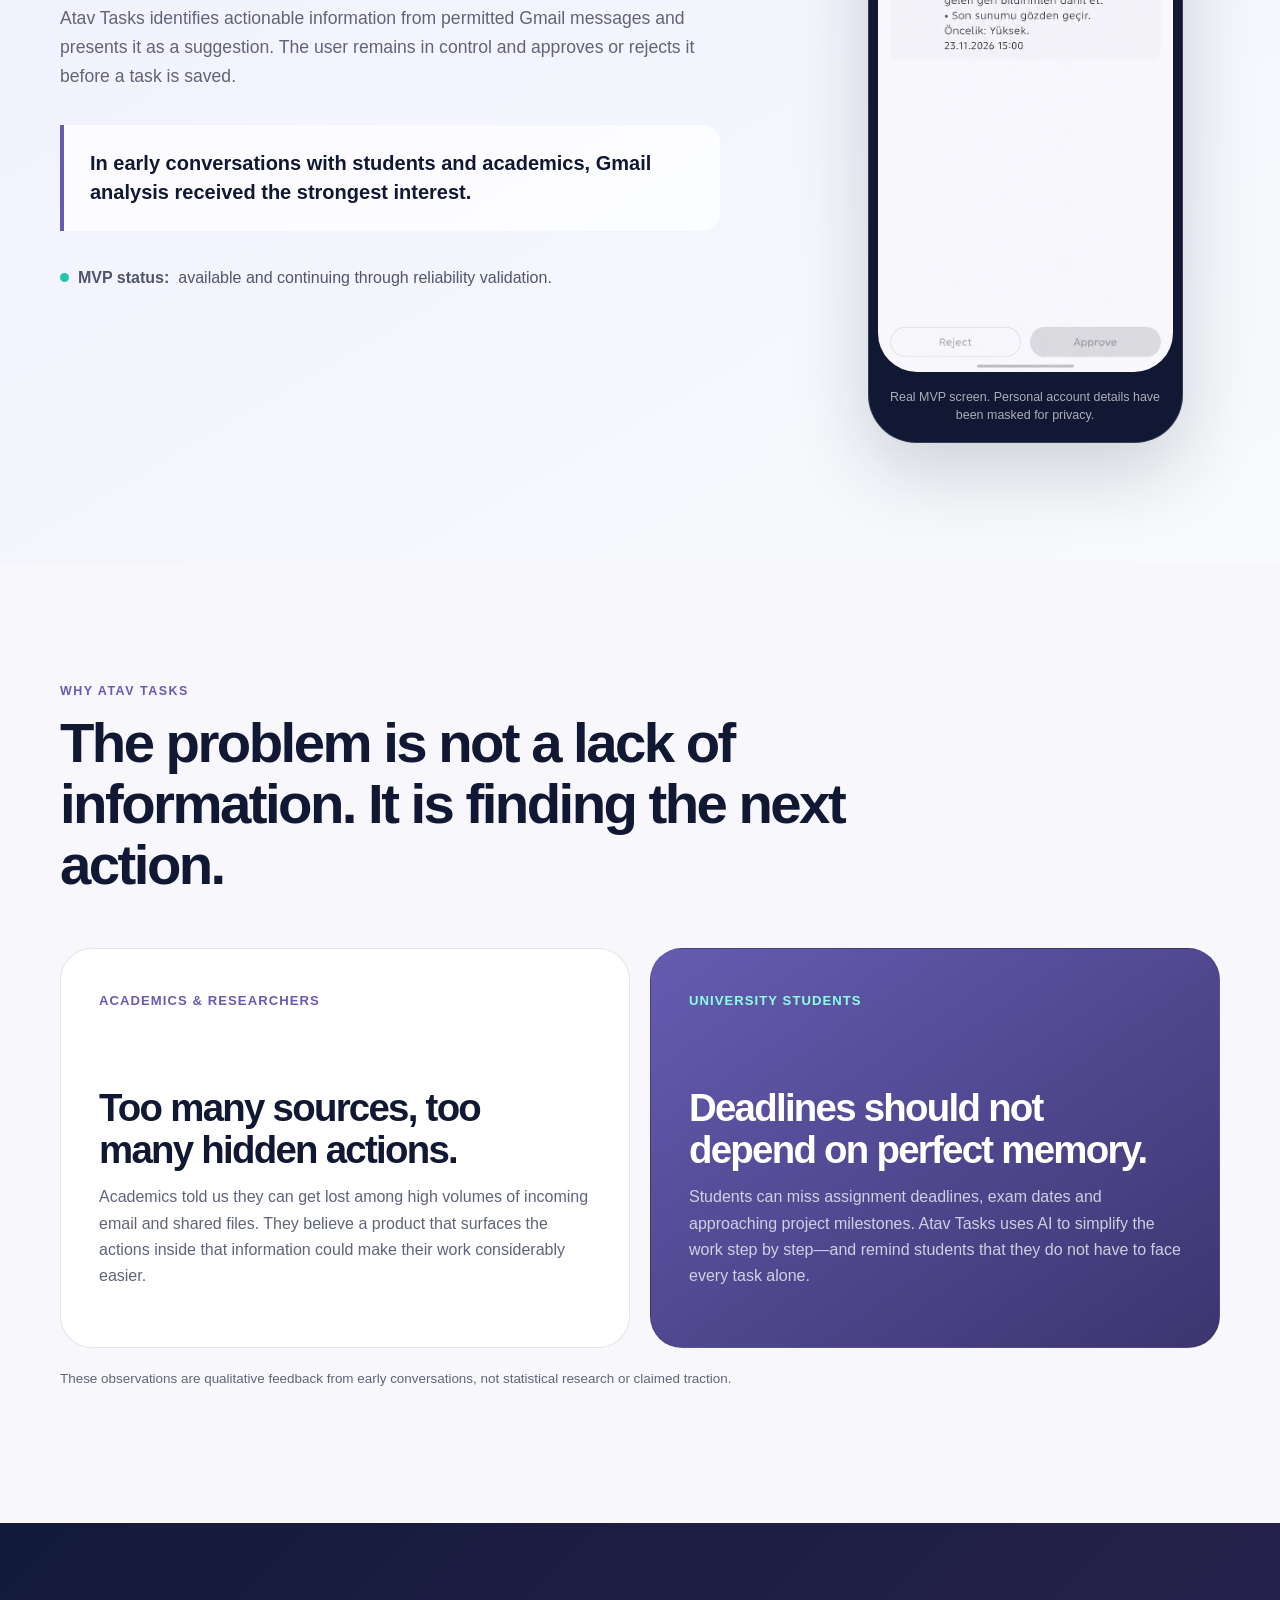
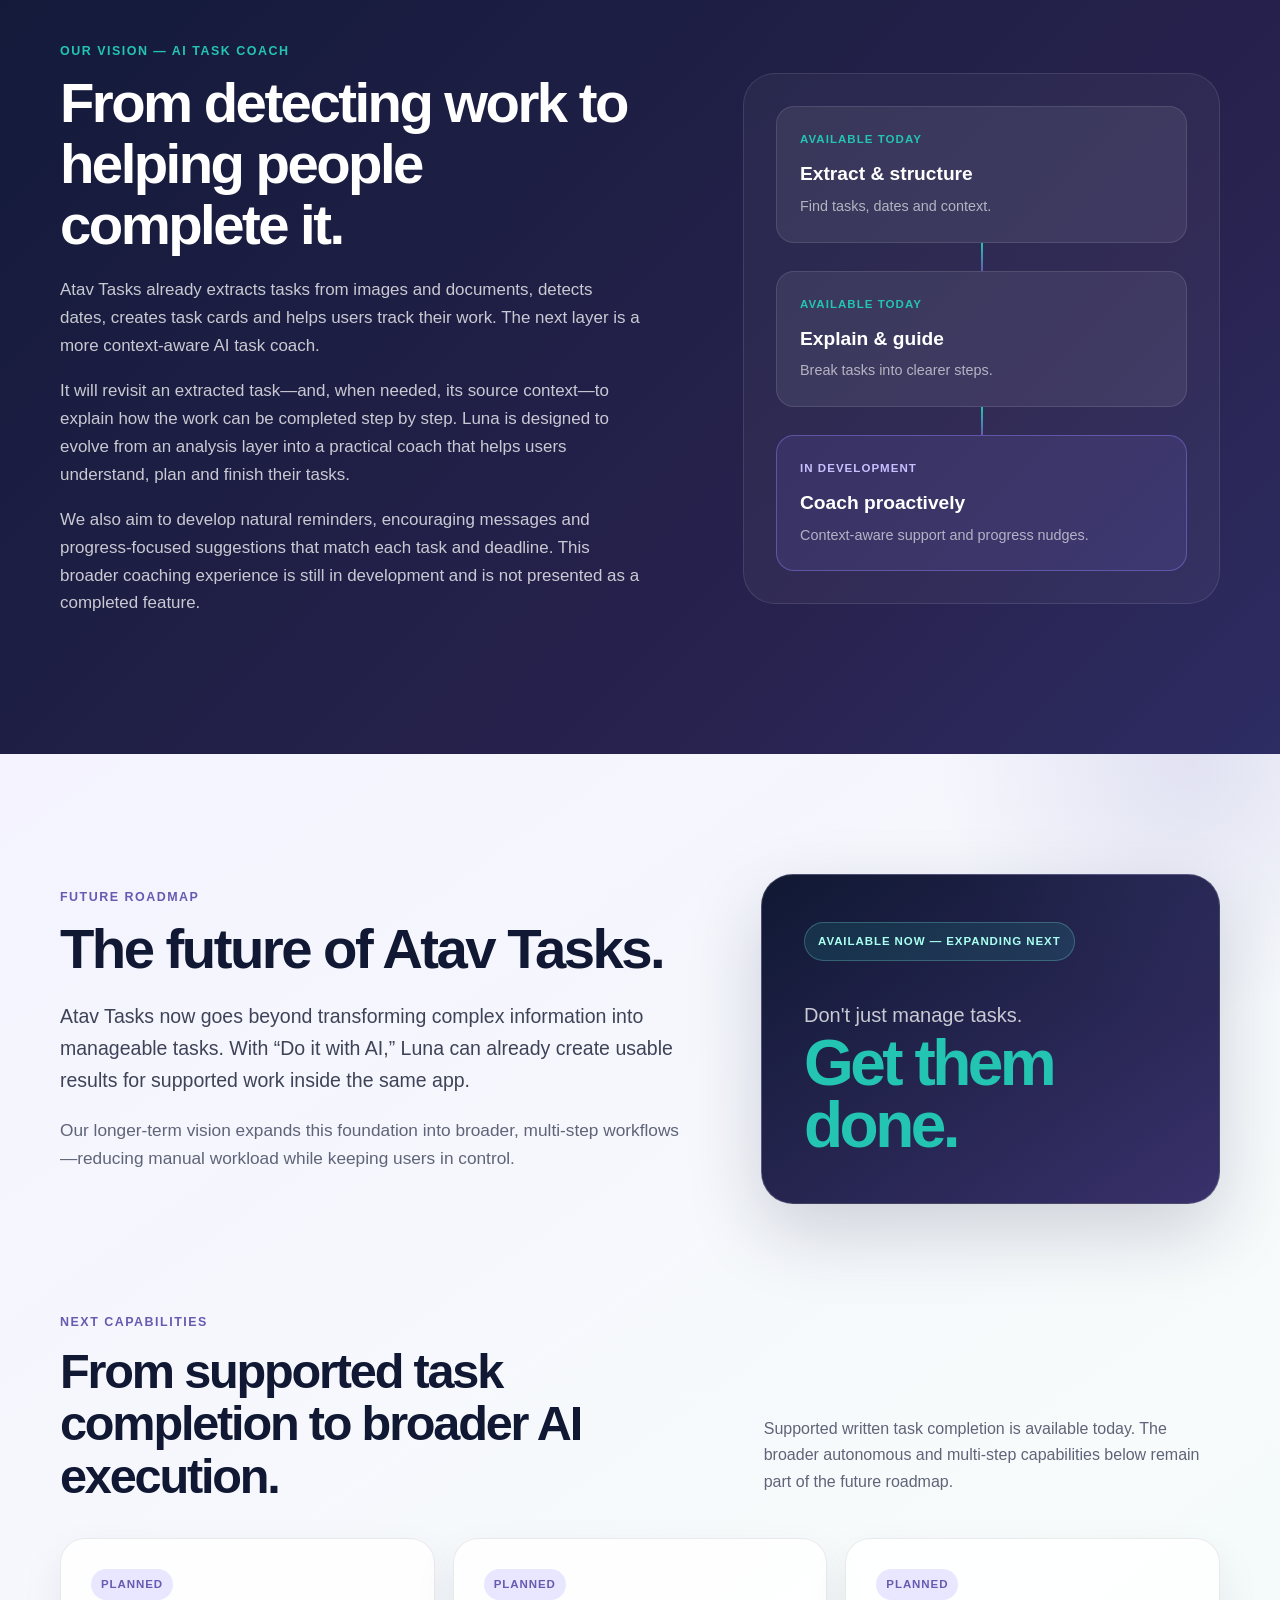
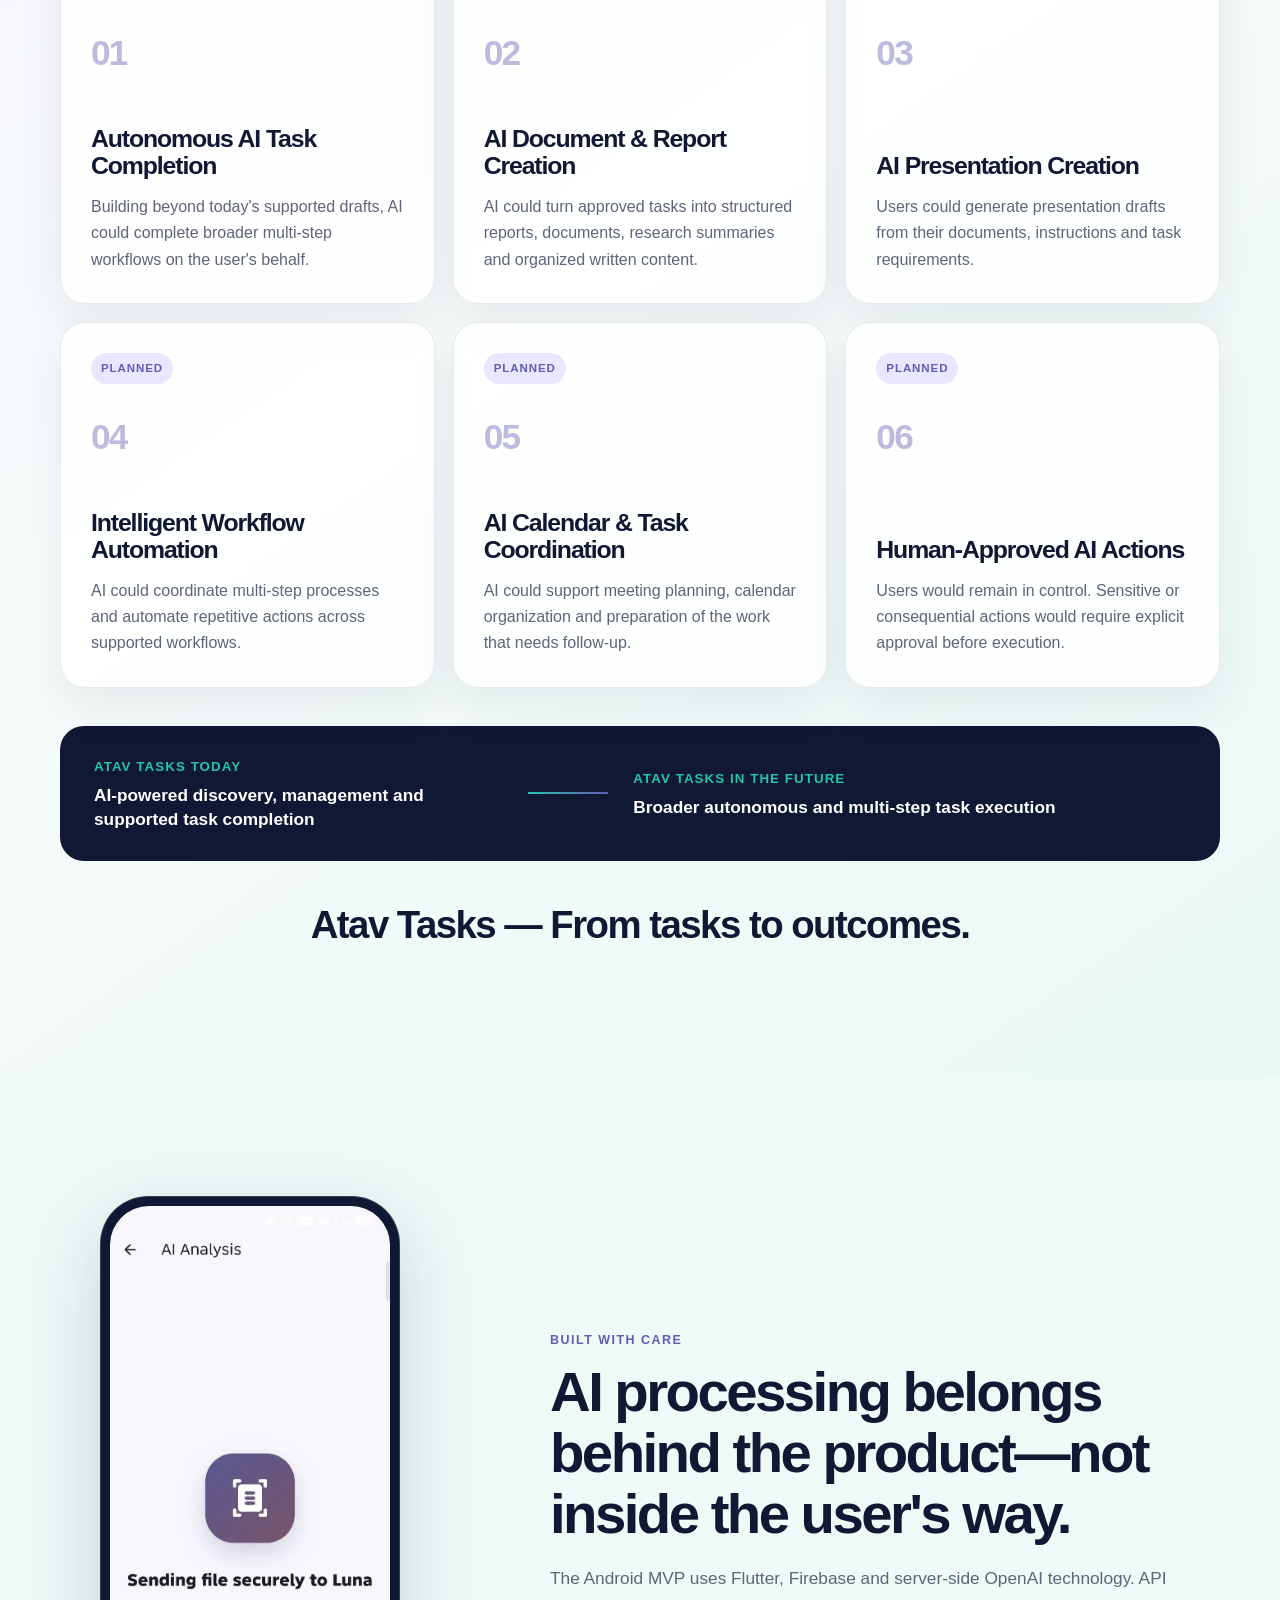
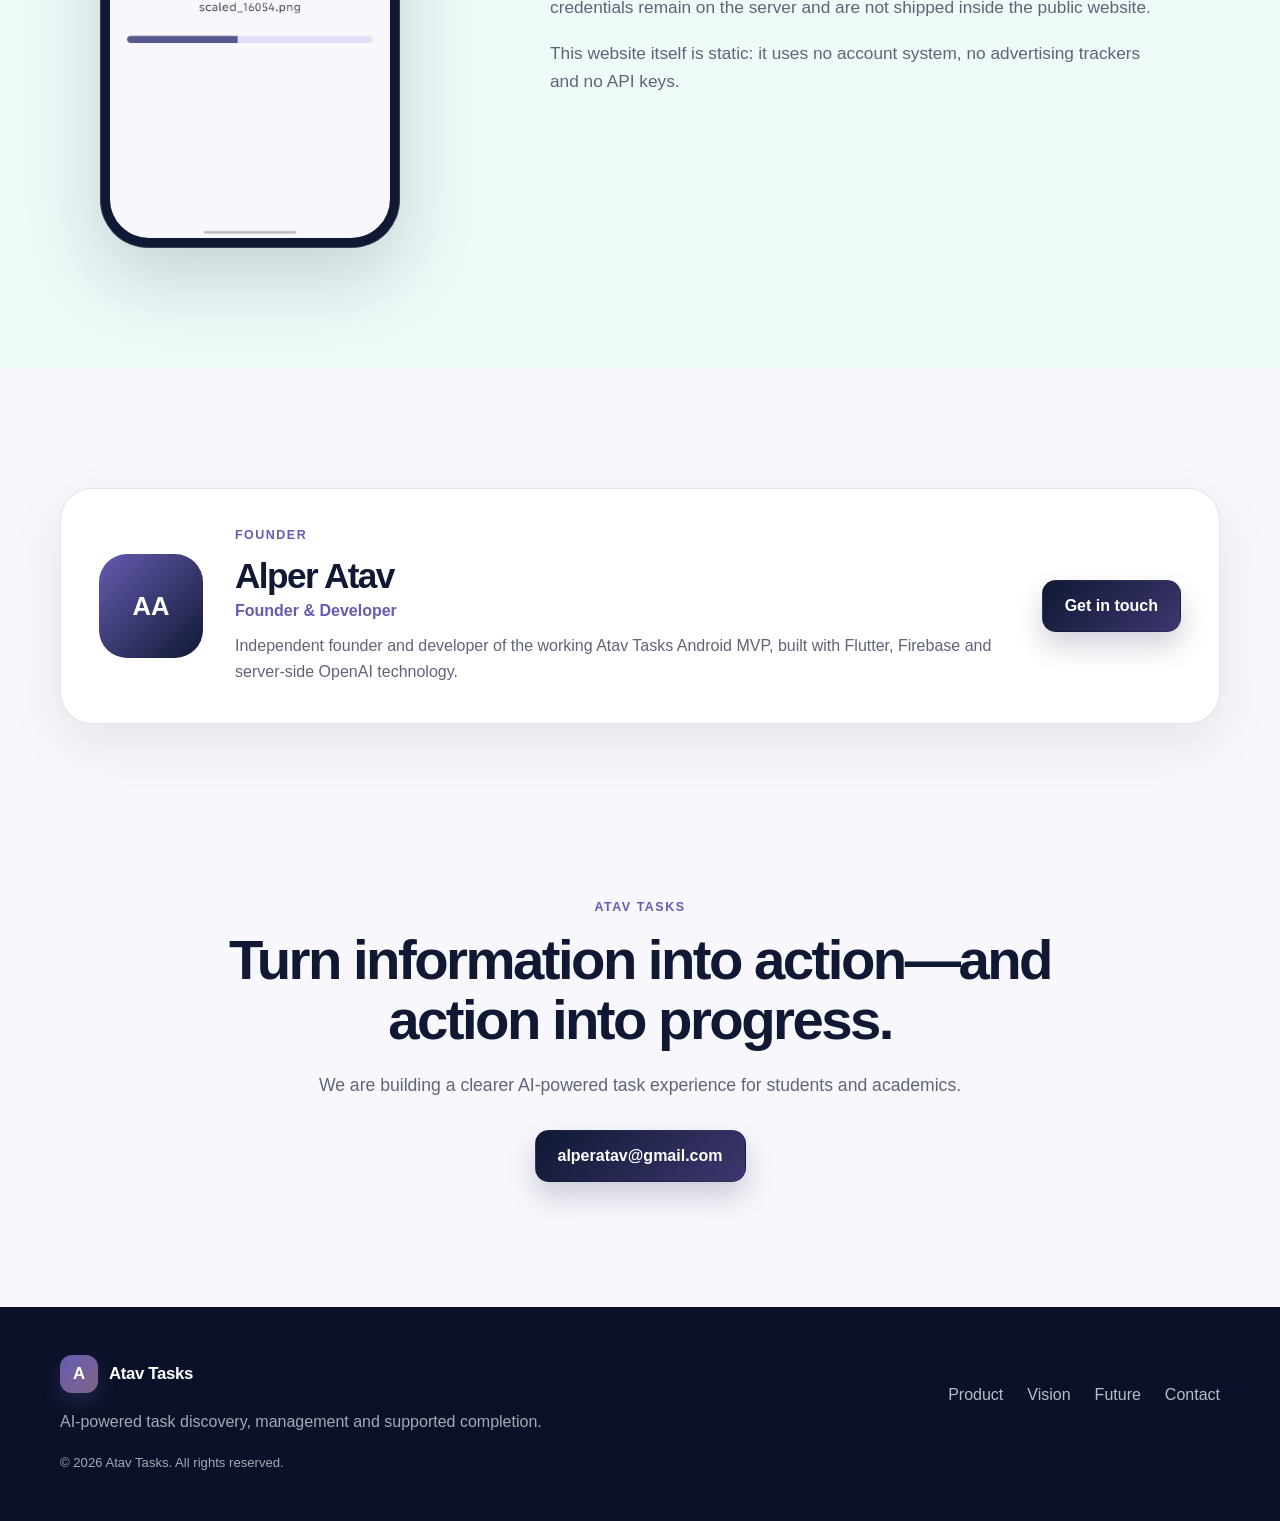
==== commit 6406338b: "Showcase Do it with AI feature" ====
--- a/index.html
+++ b/index.html
@@ -4,16 +4,16 @@
   <meta charset="utf-8">
   <meta name="viewport" content="width=device-width, initial-scale=1">
   <meta name="theme-color" content="#111936">
-  <meta name="description" content="Atav Tasks turns information hidden in emails, PDFs, documents and images into focused AI-powered task cards.">
+  <meta name="description" content="Atav Tasks uses AI to find, manage and complete supported tasks in one focused Android app.">
   <meta name="robots" content="index, follow">
   <meta property="og:type" content="website">
   <meta property="og:title" content="Atav Tasks — From Information to Action">
-  <meta property="og:description" content="AI-powered task management built for students and academics.">
+  <meta property="og:description" content="AI at the center of task management: find, manage and complete supported tasks in one app.">
   <meta property="og:image" content="assets/screens/task-cards.webp">
   <meta name="twitter:card" content="summary_large_image">
   <title>Atav Tasks — From Information to Action</title>
   <link rel="icon" href="assets/favicon.svg" type="image/svg+xml">
-  <link rel="stylesheet" href="styles.css?v=4">
+  <link rel="stylesheet" href="styles.css?v=5">
   <script type="application/ld+json">
   {
     "@context": "https://schema.org",
@@ -21,7 +21,7 @@
     "name": "Atav Tasks",
     "applicationCategory": "BusinessApplication",
     "operatingSystem": "Android",
-    "description": "An AI-powered task management application that transforms scattered information into focused task cards.",
+    "description": "An AI-powered task management application that finds, organizes and completes supported tasks in one place.",
     "author": {"@type": "Person", "name": "Alper Atav"}
   }
   </script>
@@ -40,6 +40,7 @@
     <nav id="site-nav" class="site-nav" aria-label="Primary navigation">
       <a href="#how-it-works">How it works</a>
       <a href="#product">Product</a>
+      <a href="#ai-completion">AI completion</a>
       <a href="#vision">Vision</a>
       <a href="#future">Future</a>
       <a href="#story">Why Atav Tasks</a>
@@ -52,7 +53,7 @@
       <div class="hero-copy reveal">
         <p class="eyebrow"><span></span> Working Android MVP</p>
         <h1>From scattered information to <em>clear action.</em></h1>
-        <p class="hero-lead">Atav Tasks is an AI-powered task management app that finds actionable work hidden in busy emails, PDFs, documents and images—then turns it into small, focused task cards.</p>
+        <p class="hero-lead">Atav Tasks is an AI-powered task management app that finds actionable work hidden in emails, PDFs, documents and images—then helps you manage it and complete supported tasks in one place.</p>
         <p class="hero-note">Built first for students and academics who need a clearer way to manage deadlines, documents and inboxes.</p>
         <div class="hero-actions">
           <a class="button button-primary" href="#product">Explore the product</a>
@@ -75,7 +76,7 @@
 
     <section class="trust-strip" aria-label="Product highlights">
       <div><strong>Real product</strong><span>Working Android MVP</span></div>
-      <div><strong>AI-powered</strong><span>Extraction and guidance</span></div>
+      <div><strong>AI at the center</strong><span>Discovery, management and completion</span></div>
       <div><strong>Built for clarity</strong><span>Review before action</span></div>
     </section>
 
@@ -104,7 +105,7 @@
         <article class="step-card reveal">
           <span class="step-icon" aria-hidden="true">04</span>
           <h3>Act</h3>
-          <p>Track the task, set a reminder and ask AI to explain the next steps in simpler language.</p>
+          <p>Track the task, set a reminder, ask AI for clear guidance—or create a usable result with “Do it with AI.”</p>
         </article>
       </div>
     </section>
@@ -116,6 +117,39 @@
           <h2>A working core, designed around real tasks.</h2>
           <p>These are real screens from the current Android MVP—not concept mockups.</p>
         </div>
+
+        <article class="ai-execution-feature reveal" id="ai-completion">
+          <div class="ai-screen-gallery" aria-label="Do it with AI workflow in the Atav Tasks Android MVP">
+            <figure class="ai-screen-card">
+              <img src="assets/screens/ai-task-review.webp" alt="Atav Tasks reviewing an extracted essay assignment before task creation" width="681" height="1536" loading="lazy">
+              <figcaption><span>01</span> Find and review</figcaption>
+            </figure>
+            <figure class="ai-screen-card ai-screen-card-featured">
+              <img src="assets/screens/do-it-with-ai.webp" alt="Do it with AI screen with context and file attachment options" width="681" height="1536" loading="lazy">
+              <figcaption><span>02</span> Add context</figcaption>
+            </figure>
+            <figure class="ai-screen-card">
+              <img src="assets/screens/ai-completed-essay.webp" alt="Completed opinion essay generated inside Atav Tasks" width="681" height="1536" loading="lazy">
+              <figcaption><span>03</span> Get a usable result</figcaption>
+            </figure>
+          </div>
+
+          <div class="ai-execution-copy">
+            <div>
+              <span class="feature-kicker">New in the working MVP</span>
+              <h3>AI is no longer just an assistant in task management. It is at the center.</h3>
+            </div>
+            <div>
+              <p>Atav Tasks helps you find and manage work, then completes supported tasks for you—all in one app. Luna can turn the task and its source context into a usable result, while you stay in control of what is reviewed, added and submitted.</p>
+              <ul class="feature-list ai-feature-list">
+                <li>Discover tasks from images, PDFs, documents and Gmail</li>
+                <li>Review details and manage deadlines in one focused workflow</li>
+                <li>Create a usable draft for supported tasks with “Do it with AI”</li>
+              </ul>
+              <div class="status-pill"><span></span> Available in the current Android MVP</div>
+            </div>
+          </div>
+        </article>
 
         <div class="feature-row reveal">
           <div class="feature-copy">
@@ -224,11 +258,11 @@
           <div class="future-copy">
             <p class="eyebrow">Future roadmap</p>
             <h2>The future of Atav Tasks.</h2>
-            <p class="future-lead">Today, Atav Tasks focuses on transforming complex information into manageable tasks. Our longer-term vision goes further: an AI that not only identifies what needs to be done, but can also carry out supported tasks on the user's behalf.</p>
-            <p>Through planned AI-powered task execution capabilities, we aim to reduce manual workload and evolve task management into intelligent task completion.</p>
+            <p class="future-lead">Atav Tasks now goes beyond transforming complex information into manageable tasks. With “Do it with AI,” Luna can already create usable results for supported work inside the same app.</p>
+            <p>Our longer-term vision expands this foundation into broader, multi-step workflows—reducing manual workload while keeping users in control.</p>
           </div>
           <aside class="future-statement" aria-label="Future product vision">
-            <span class="planned-badge">Planned — not available today</span>
+            <span class="available-badge">Available now — expanding next</span>
             <p>Don't just manage tasks.</p>
             <strong>Get them done.</strong>
           </aside>
@@ -236,10 +270,10 @@
 
         <div class="roadmap-heading reveal">
           <div>
-            <p class="eyebrow">Planned capabilities</p>
-            <h3>From task management to AI-powered task execution.</h3>
-          </div>
-          <p>Every capability below is part of the future product roadmap. None is presented as a current or released feature.</p>
+            <p class="eyebrow">Next capabilities</p>
+            <h3>From supported task completion to broader AI execution.</h3>
+          </div>
+          <p>Supported written task completion is available today. The broader autonomous and multi-step capabilities below remain part of the future roadmap.</p>
         </div>
 
         <div class="roadmap-grid">
@@ -247,7 +281,7 @@
             <span class="roadmap-status">Planned</span>
             <span class="roadmap-icon" aria-hidden="true">01</span>
             <h3>Autonomous AI Task Completion</h3>
-            <p>For supported workflows, AI could move beyond suggestions and complete appropriate tasks on the user's behalf.</p>
+            <p>Building beyond today's supported drafts, AI could complete broader multi-step workflows on the user's behalf.</p>
           </article>
           <article class="roadmap-card reveal">
             <span class="roadmap-status">Planned</span>
@@ -282,9 +316,9 @@
         </div>
 
         <div class="future-bridge reveal">
-          <div><small>Atav Tasks today</small><strong>AI-powered task management</strong></div>
+          <div><small>Atav Tasks today</small><strong>AI-powered discovery, management and supported task completion</strong></div>
           <span aria-hidden="true"></span>
-          <div><small>Atav Tasks in the future</small><strong>AI-powered discovery, management and autonomous task completion</strong></div>
+          <div><small>Atav Tasks in the future</small><strong>Broader autonomous and multi-step task execution</strong></div>
         </div>
 
         <p class="future-signoff reveal">Atav Tasks — From tasks to outcomes.</p>
@@ -328,7 +362,7 @@
 
   <footer class="site-footer">
     <a class="brand footer-brand" href="#top"><span class="brand-mark" aria-hidden="true">A</span><span>Atav Tasks</span></a>
-    <p>AI-powered task management for information-heavy work.</p>
+    <p>AI-powered task discovery, management and supported completion.</p>
     <div class="footer-links">
       <a href="#product">Product</a>
       <a href="#vision">Vision</a>
--- a/styles.css
+++ b/styles.css
@@ -109,6 +109,17 @@
 .section-heading-light h2, .section-dark h3 { color: var(--white); }
 .section-heading-light > p:last-child { color: rgba(255,255,255,.65); }
 .section-dark .eyebrow { color: var(--turquoise); }
+.ai-execution-feature { margin-top: 68px; padding: 34px; border: 1px solid rgba(255,255,255,.12); border-radius: var(--radius-lg); background: linear-gradient(145deg, rgba(255,255,255,.075), rgba(101,92,177,.13)); box-shadow: 0 30px 80px rgba(0,0,0,.2); }
+.ai-screen-gallery { display: grid; grid-template-columns: repeat(3, minmax(0, 1fr)); gap: 18px; align-items: start; }
+.ai-screen-card { margin: 0; padding: 8px; overflow: hidden; border: 1px solid rgba(255,255,255,.16); border-radius: 31px; background: #090d20; box-shadow: 0 24px 55px rgba(0,0,0,.28); }
+.ai-screen-card-featured { transform: translateY(-12px); border-color: rgba(141,255,233,.42); box-shadow: 0 30px 70px rgba(0,0,0,.34), 0 0 0 1px rgba(35,196,178,.08); }
+.ai-screen-card img { width: 100%; border-radius: 23px 23px 12px 12px; }
+.ai-screen-card figcaption { padding: 14px 10px 10px; display: flex; align-items: center; gap: 9px; color: rgba(255,255,255,.78); font-size: .86rem; font-weight: 760; }
+.ai-screen-card figcaption span { width: 28px; height: 28px; display: grid; place-items: center; flex: 0 0 auto; border-radius: 9px; color: var(--turquoise); background: rgba(35,196,178,.12); font-size: .72rem; font-weight: 900; }
+.ai-execution-copy { margin-top: 48px; display: grid; grid-template-columns: .9fr 1.1fr; gap: 75px; align-items: start; }
+.ai-execution-copy h3 { max-width: 540px; margin-bottom: 0; font-size: clamp(2rem, 3.6vw, 3.55rem); }
+.ai-execution-copy p { color: rgba(255,255,255,.73); font-size: 1.08rem; }
+.ai-feature-list { margin-top: 20px; }
 .feature-row { min-height: 730px; margin-top: 80px; display: grid; grid-template-columns: 1fr 420px; gap: 120px; align-items: center; }
 .feature-row-reverse { grid-template-columns: 420px 1fr; }
 .feature-row-reverse .feature-copy { grid-column: 2; grid-row: 1; }
@@ -158,6 +169,34 @@
 .flow-future small { color: #c7c0ff; }
 .flow-line { width: 2px; height: 28px; margin: 0 auto; background: linear-gradient(var(--turquoise), var(--purple)); }
 
+.future-section { position: relative; overflow: hidden; background: linear-gradient(145deg, #f4f3ff 0%, #f7fbfb 52%, #eaf9f6 100%); }
+.future-section::before { content: ""; position: absolute; width: 520px; height: 520px; top: -250px; right: -170px; border-radius: 50%; background: radial-gradient(circle, rgba(101,92,177,.14), transparent 68%); pointer-events: none; }
+.future-intro { display: grid; grid-template-columns: 1.15fr .85fr; gap: 80px; align-items: center; }
+.future-copy { max-width: 680px; }
+.future-copy > p:not(.eyebrow) { color: var(--muted); font-size: 1.08rem; }
+.future-lead { color: #3e4357 !important; font-size: 1.22rem !important; }
+.future-statement { min-height: 330px; padding: 42px; display: flex; flex-direction: column; justify-content: center; border: 1px solid rgba(255,255,255,.18); border-radius: var(--radius-lg); color: rgba(255,255,255,.76); background: linear-gradient(145deg, var(--navy), #39316b); box-shadow: var(--shadow); }
+.future-statement p { margin: 38px 0 0; font-size: 1.25rem; }
+.future-statement strong { color: var(--turquoise); font-size: clamp(2.6rem, 5vw, 4.9rem); line-height: .98; letter-spacing: -.055em; }
+.planned-badge, .available-badge, .roadmap-status { width: max-content; display: inline-flex; align-items: center; border-radius: 999px; font-size: .72rem; font-weight: 850; letter-spacing: .08em; text-transform: uppercase; }
+.planned-badge { padding: 9px 13px; color: #d8d3ff; background: rgba(148,135,255,.16); border: 1px solid rgba(199,192,255,.24); }
+.available-badge { padding: 9px 13px; color: #a9fff0; background: rgba(35,196,178,.13); border: 1px solid rgba(141,255,233,.24); }
+.roadmap-heading { margin: 110px 0 36px; display: grid; grid-template-columns: 1fr .72fr; gap: 70px; align-items: end; }
+.roadmap-heading h3 { max-width: 700px; margin-bottom: 0; font-size: clamp(2rem, 3.8vw, 3.4rem); }
+.roadmap-heading > p { margin-bottom: 7px; color: var(--muted); }
+.roadmap-grid { display: grid; grid-template-columns: repeat(3, 1fr); gap: 18px; }
+.roadmap-card { min-height: 340px; padding: 30px; position: relative; display: flex; flex-direction: column; border: 1px solid rgba(24,26,42,.09); border-radius: 25px; background: rgba(255,255,255,.82); box-shadow: 0 18px 45px rgba(26,29,60,.07); }
+.roadmap-card h3 { margin-top: auto; font-size: 1.55rem; }
+.roadmap-card p { margin-bottom: 0; color: var(--muted); }
+.roadmap-status { padding: 6px 10px; color: var(--purple); background: var(--purple-soft); }
+.roadmap-icon { margin: 24px 0 44px; color: rgba(101,92,177,.42); font-size: 2.2rem; font-weight: 900; letter-spacing: -.05em; }
+.future-bridge { margin-top: 38px; padding: 30px 34px; display: grid; grid-template-columns: 1fr 80px 1.35fr; gap: 25px; align-items: center; border-radius: 24px; color: rgba(255,255,255,.72); background: var(--navy); }
+.future-bridge div { display: grid; gap: 5px; }
+.future-bridge small { color: var(--turquoise); font-weight: 800; text-transform: uppercase; letter-spacing: .08em; }
+.future-bridge strong { color: var(--white); font-size: 1.08rem; line-height: 1.4; }
+.future-bridge > span { height: 2px; background: linear-gradient(90deg, var(--turquoise), var(--purple)); }
+.future-signoff { margin: 32px 0 0; color: var(--navy); text-align: center; font-size: clamp(1.7rem, 3vw, 2.5rem); font-weight: 850; letter-spacing: -.04em; }
+
 .analysis-showcase { background: #eefaf8; }
 .showcase-layout { display: grid; grid-template-columns: 380px 1fr; gap: 110px; align-items: center; }
 .showcase-phone { width: 300px; background: var(--navy); box-shadow: var(--shadow); }
@@ -204,11 +243,14 @@
   .hero-lead, .hero-note { margin-inline: auto; }
   .hero-visual { width: min(100%, 620px); margin-inline: auto; }
   .steps-grid { grid-template-columns: repeat(2, 1fr); }
-  .feature-row, .feature-row-reverse, .gmail-layout, .vision-layout, .showcase-layout { grid-template-columns: 1fr; gap: 55px; }
+  .feature-row, .feature-row-reverse, .gmail-layout, .vision-layout, .showcase-layout, .future-intro { grid-template-columns: 1fr; gap: 55px; }
+  .ai-execution-copy { grid-template-columns: 1fr; gap: 28px; }
   .feature-row-reverse .feature-copy, .feature-row-reverse .product-phone { grid-column: auto; grid-row: auto; }
   .feature-row { margin-top: 100px; }
   .feature-copy { margin-inline: auto; }
   .gmail-copy, .vision-copy, .showcase-copy { max-width: 720px; }
+  .roadmap-grid { grid-template-columns: repeat(2, 1fr); }
+  .roadmap-heading { grid-template-columns: 1fr; gap: 20px; }
   .product-phone, .gmail-phone, .showcase-phone { width: 300px; }
   .founder-card { grid-template-columns: auto 1fr; }
   .founder-card .button { grid-column: 1 / -1; }
@@ -238,6 +280,13 @@
   .step-card { min-height: 225px; }
   .step-icon { margin-bottom: 28px; }
   .feature-row { min-height: auto; margin-top: 68px; gap: 38px; }
+  .ai-execution-feature { margin-top: 45px; padding: 22px 14px 28px; }
+  .ai-screen-gallery { margin-inline: -2px; padding: 10px 2px 22px; grid-template-columns: repeat(3, minmax(210px, 1fr)); gap: 13px; overflow-x: auto; scroll-snap-type: x mandatory; scrollbar-width: thin; }
+  .ai-screen-card { border-radius: 26px; scroll-snap-align: center; }
+  .ai-screen-card-featured { transform: none; }
+  .ai-screen-card img { border-radius: 19px 19px 10px 10px; }
+  .ai-execution-copy { margin-top: 24px; }
+  .ai-execution-copy h3 { font-size: clamp(2rem, 10vw, 2.9rem); }
   .feature-copy { text-align: left; }
   .product-phone, .gmail-phone, .showcase-phone { width: min(64vw, 230px); padding: 7px; border-radius: 36px; }
   .product-phone img, .gmail-phone img, .showcase-phone img { border-radius: 29px; }
@@ -246,6 +295,12 @@
   .audience-card { min-height: 350px; padding: 28px; }
   .audience-label { margin-bottom: 52px; }
   .vision-flow { padding: 16px; }
+  .future-statement { min-height: 270px; padding: 30px; }
+  .roadmap-grid { grid-template-columns: 1fr; }
+  .roadmap-card { min-height: 300px; padding: 26px; }
+  .roadmap-heading { margin-top: 75px; }
+  .future-bridge { padding: 25px; grid-template-columns: 1fr; }
+  .future-bridge > span { width: 100%; }
   .founder-card { padding: 28px; grid-template-columns: 1fr; }
   .founder-monogram { width: 82px; height: 82px; border-radius: 22px; }
   .closing { padding-block: 85px 95px; }
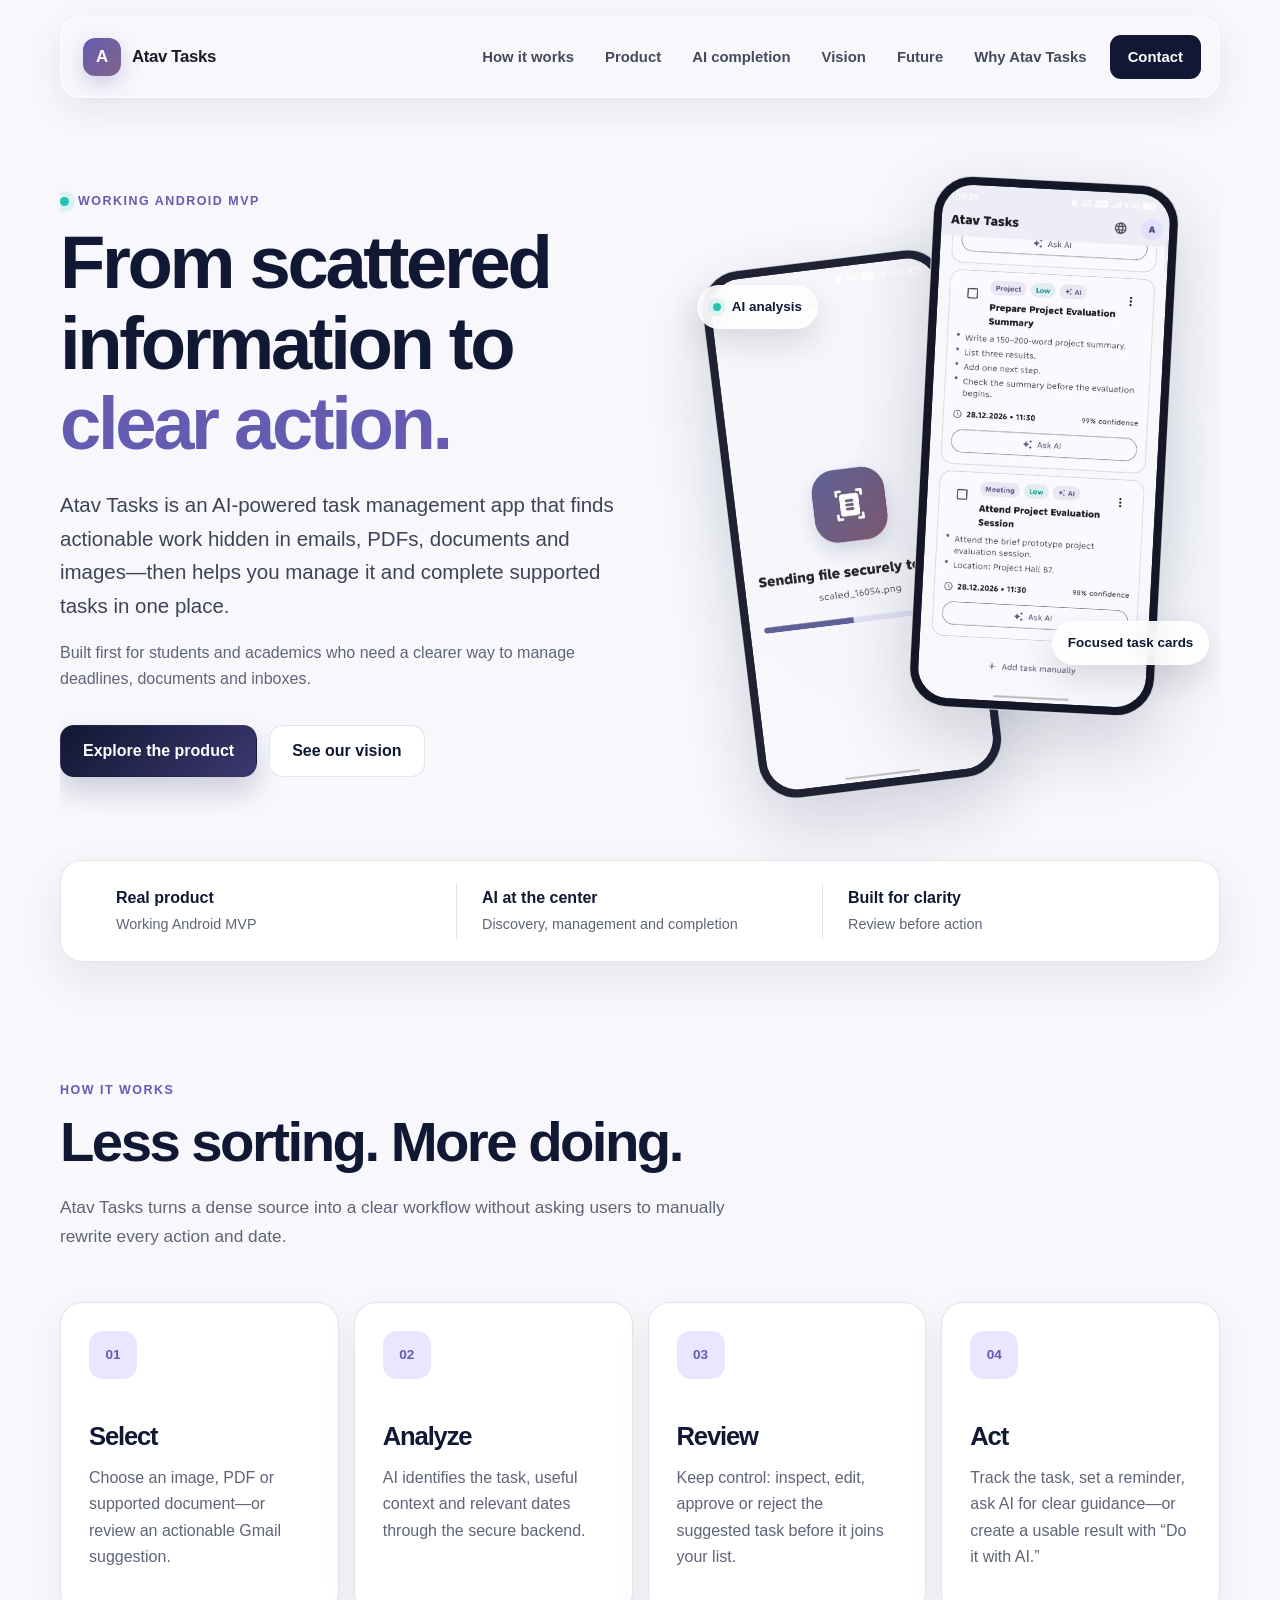
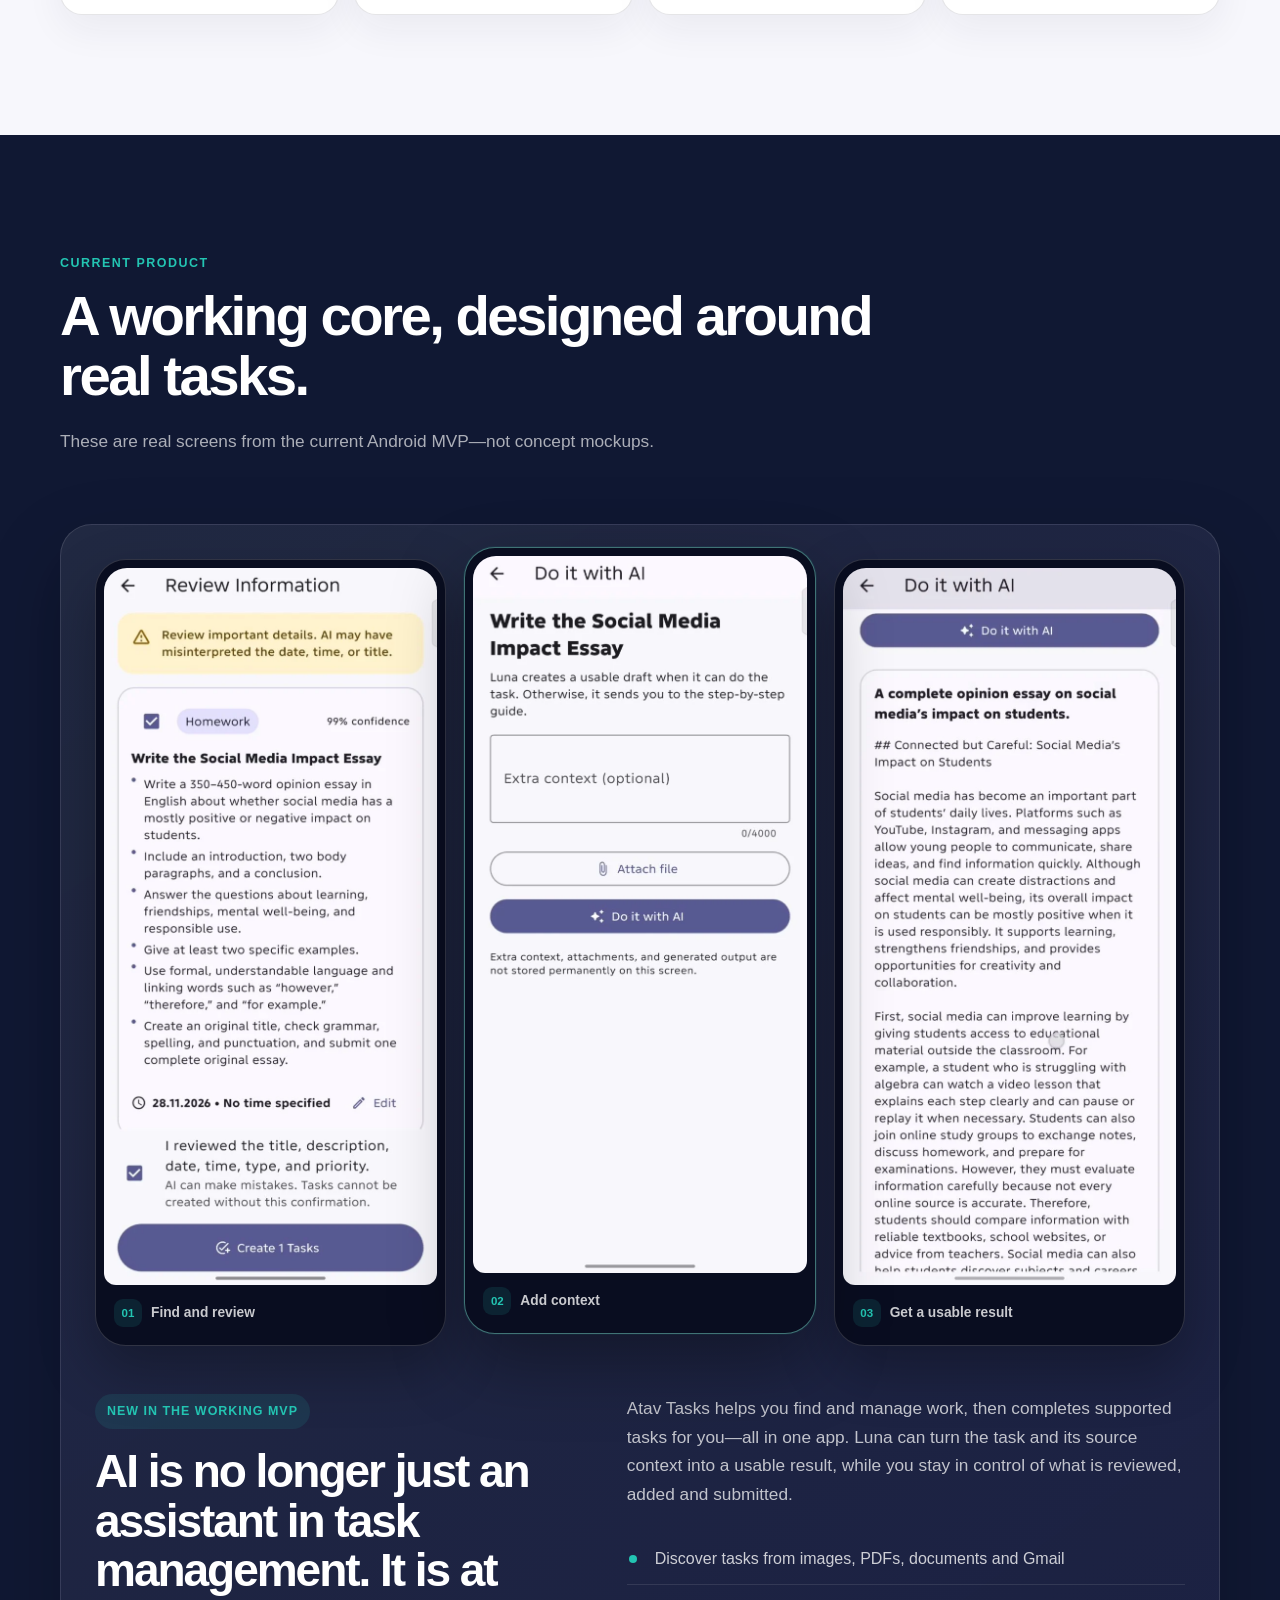
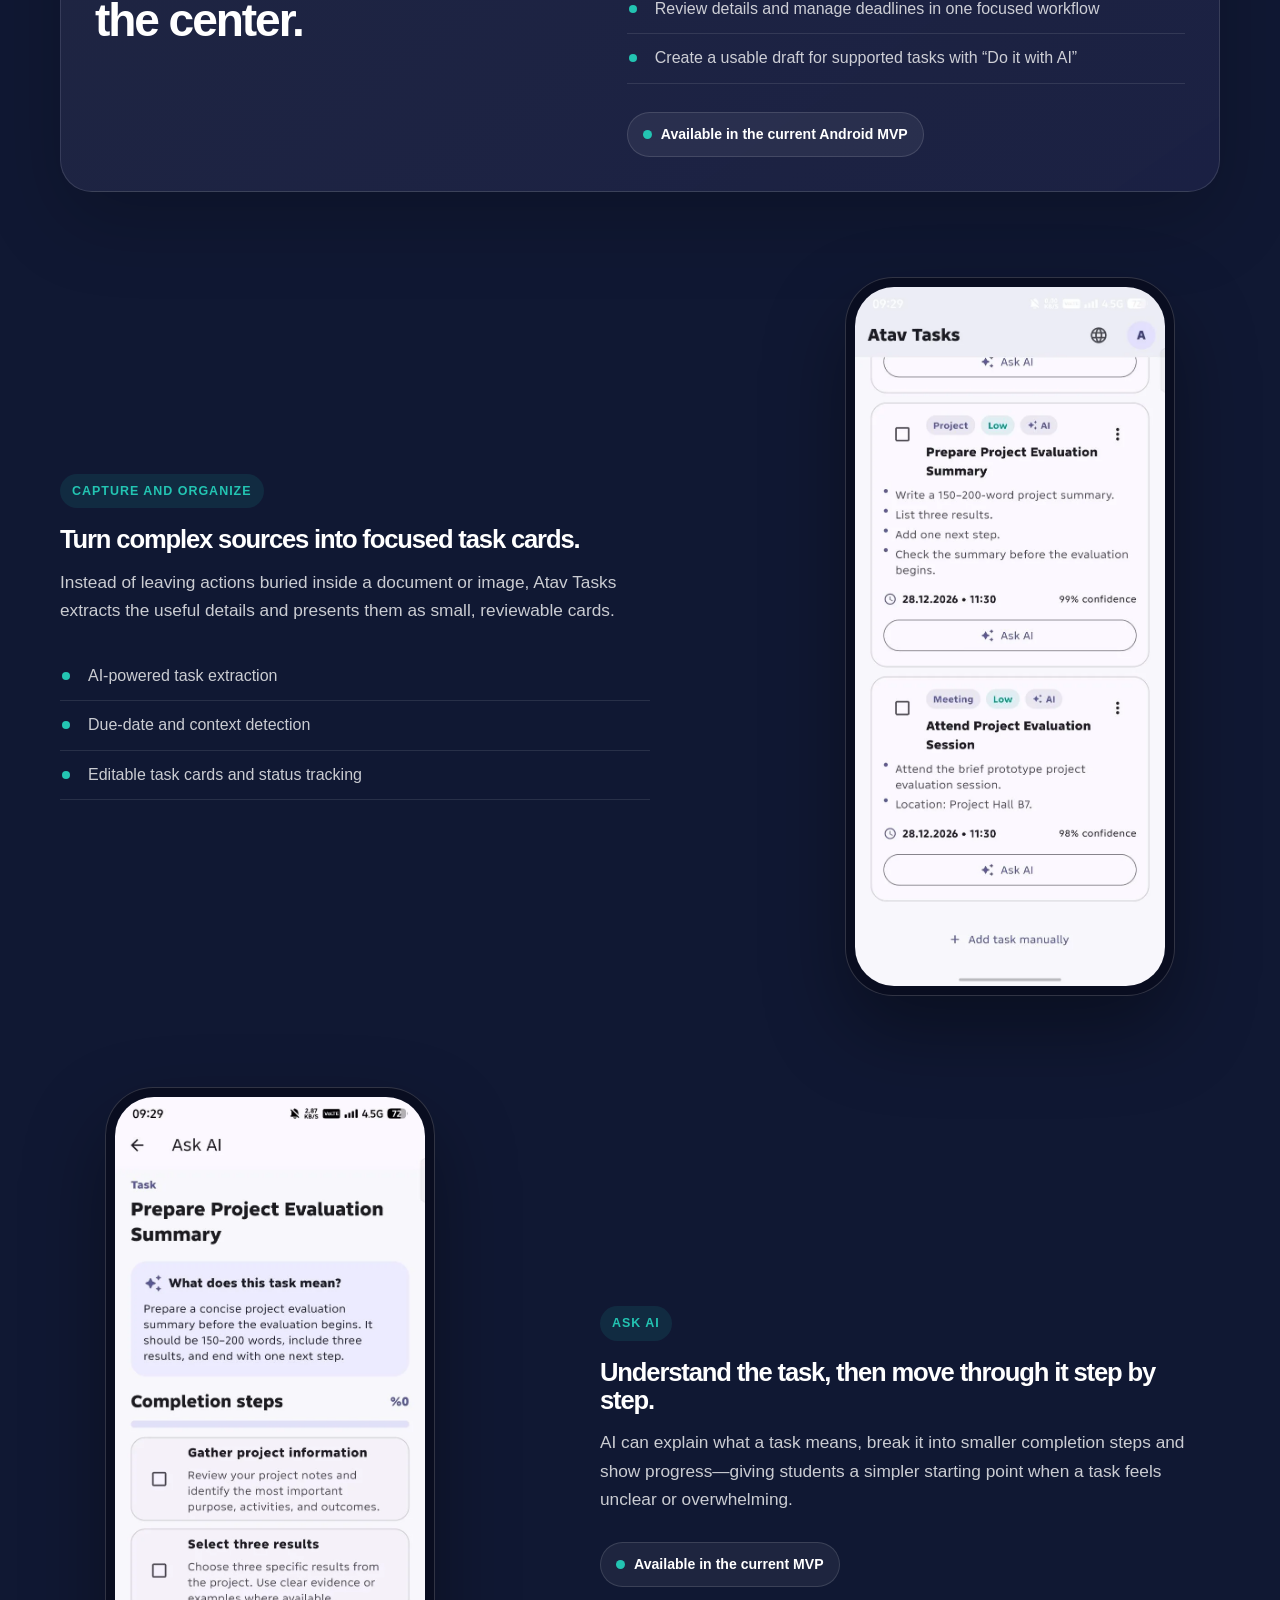
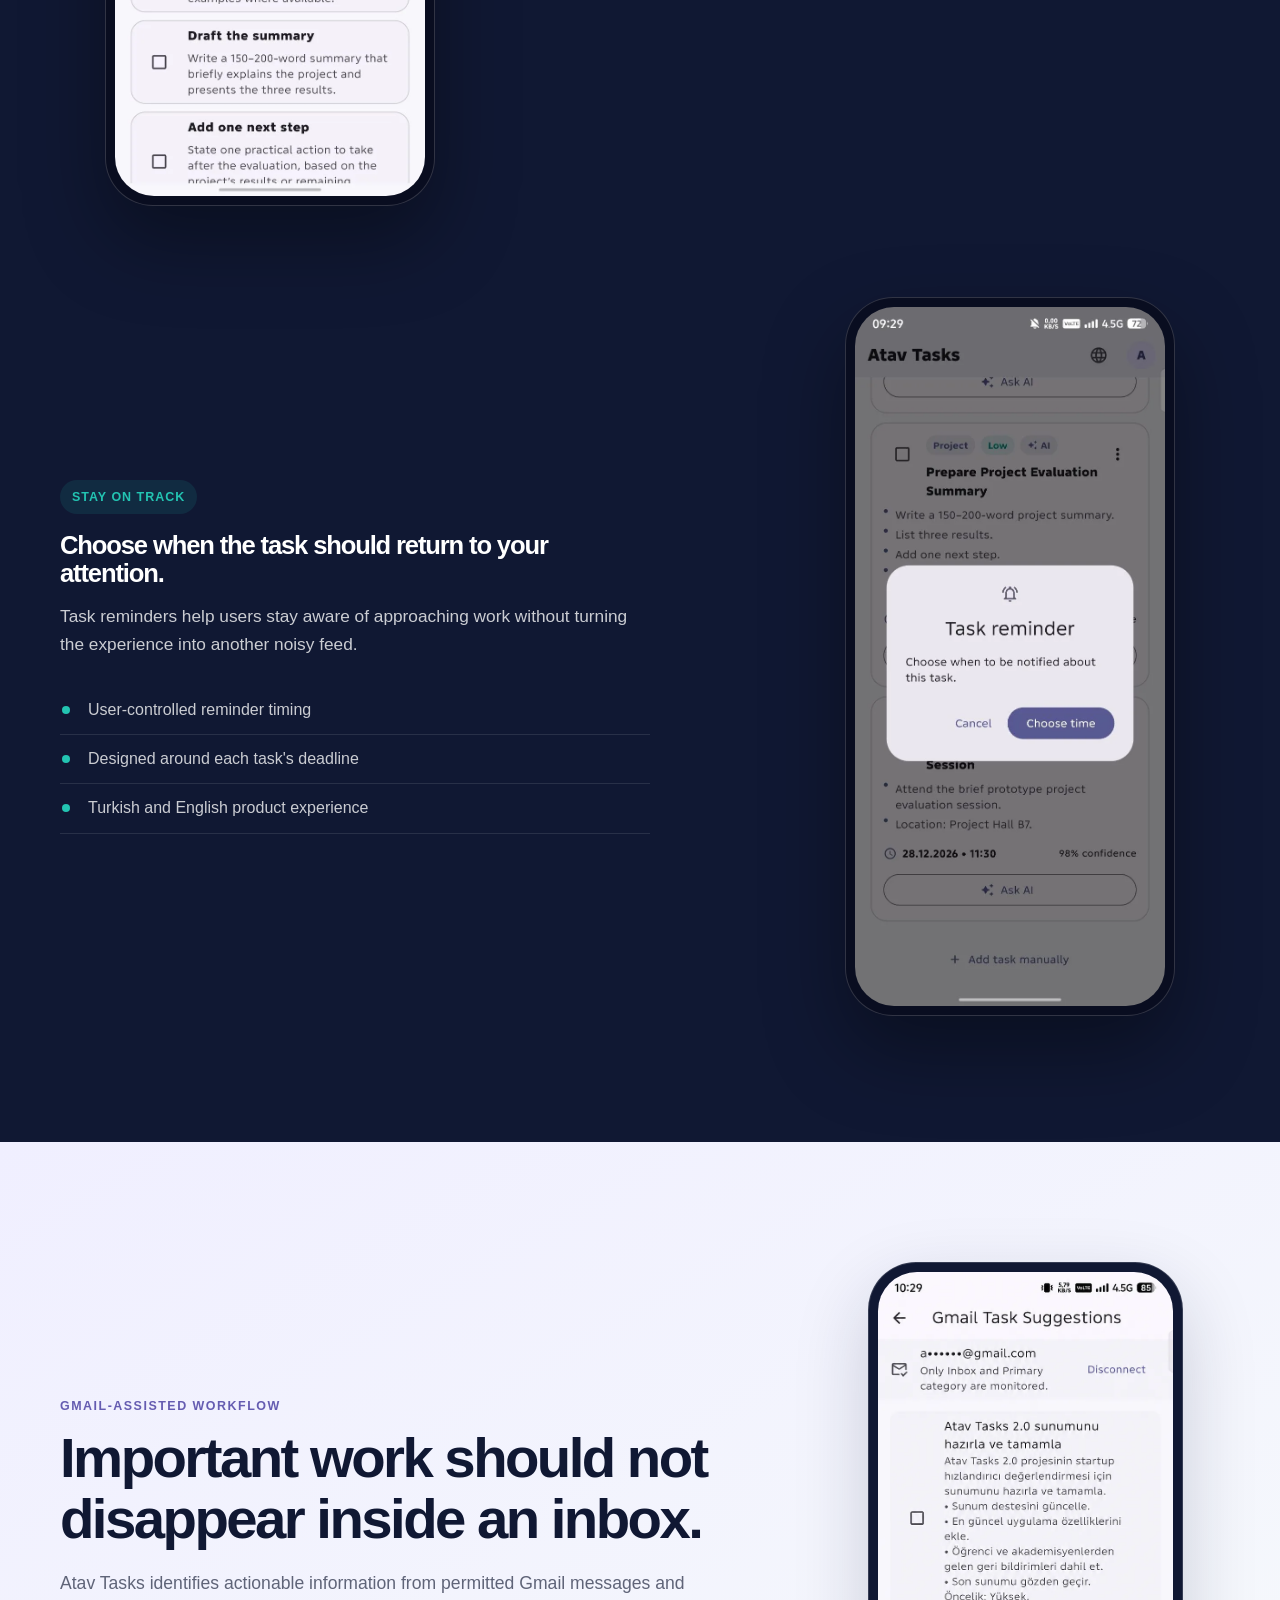
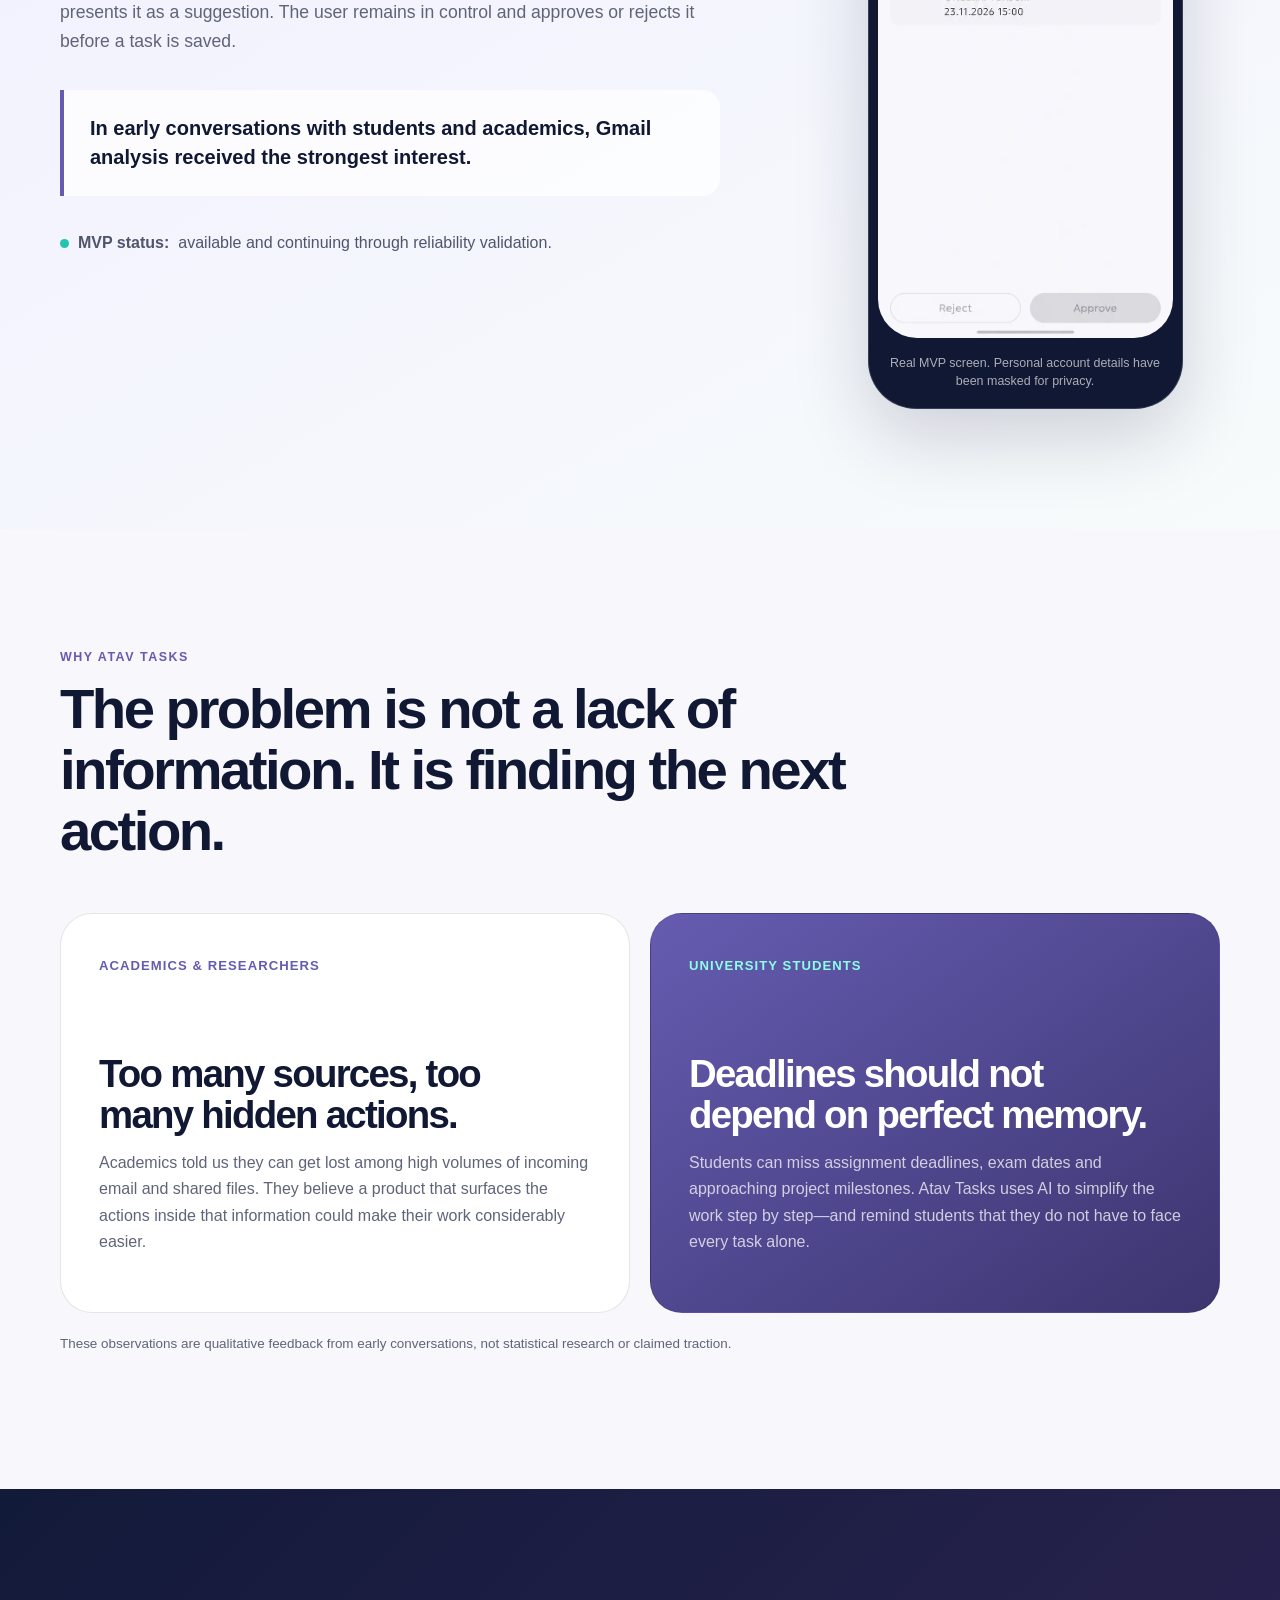
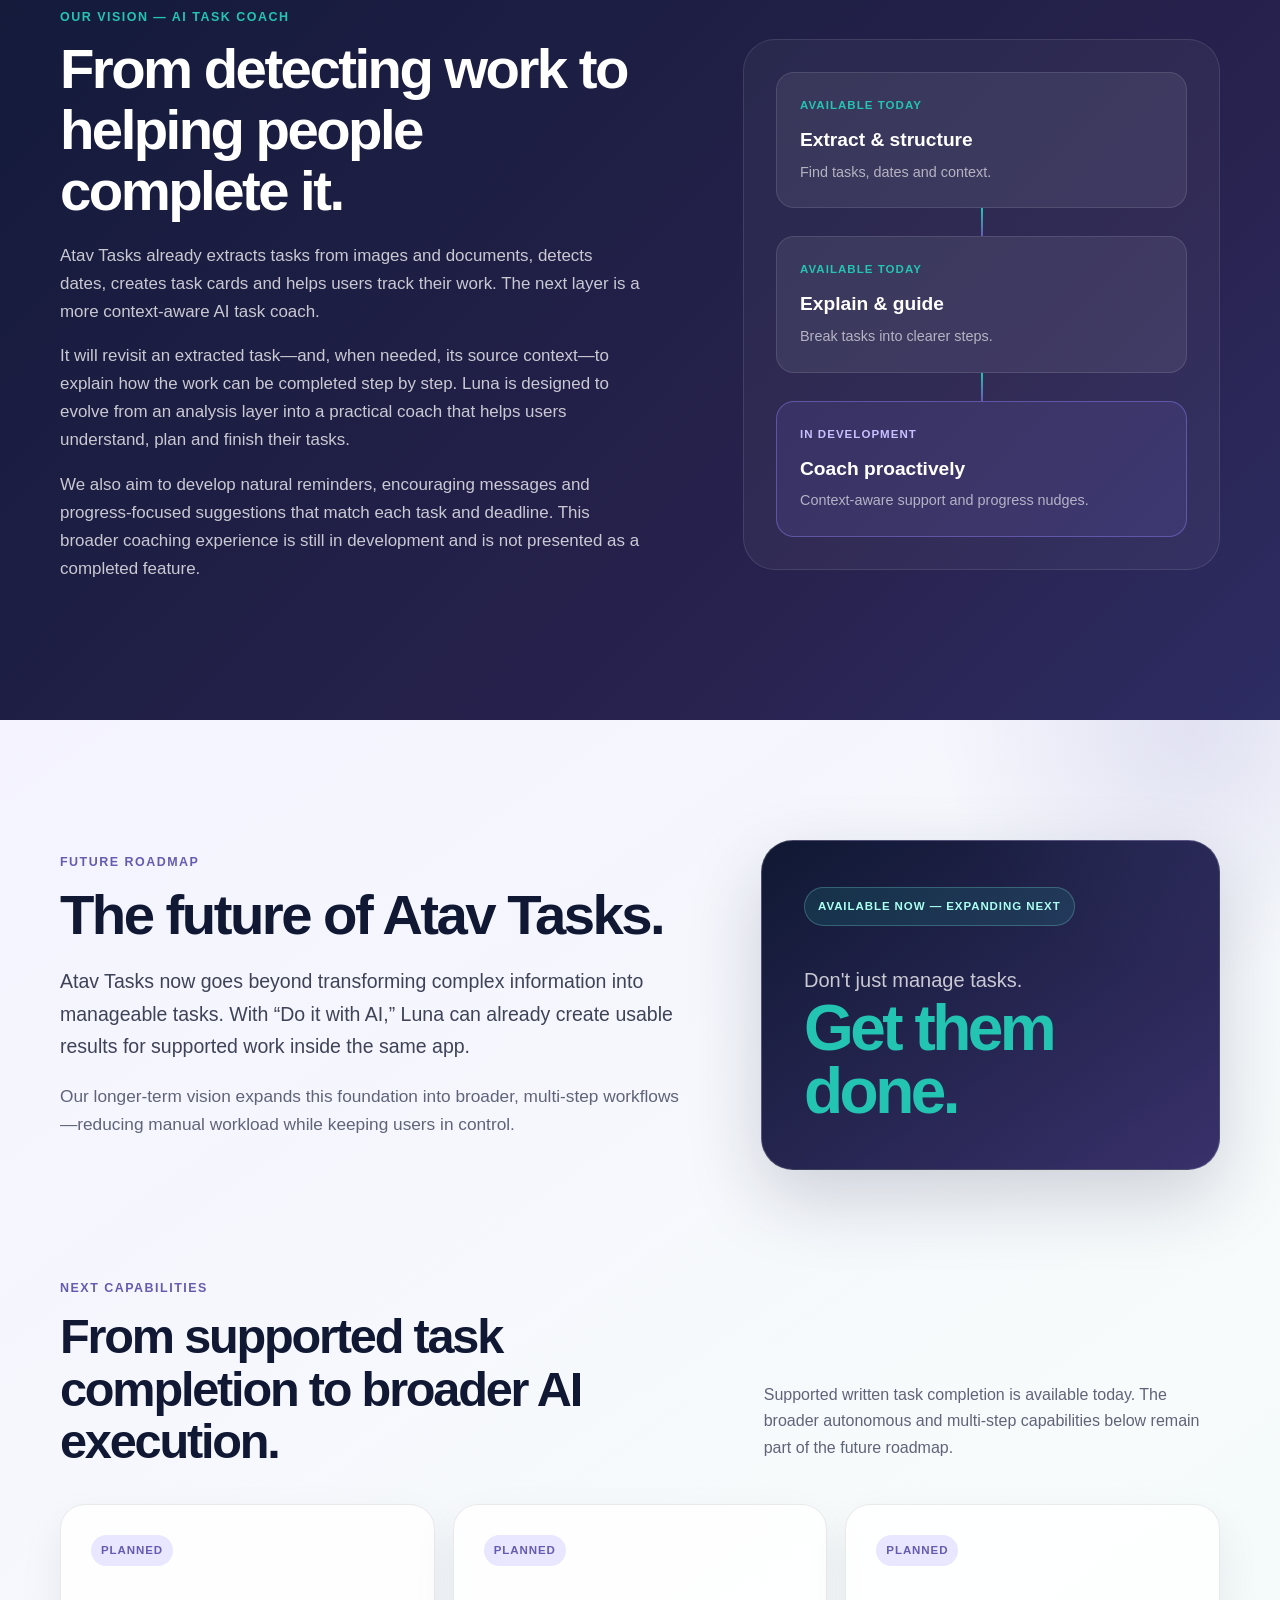
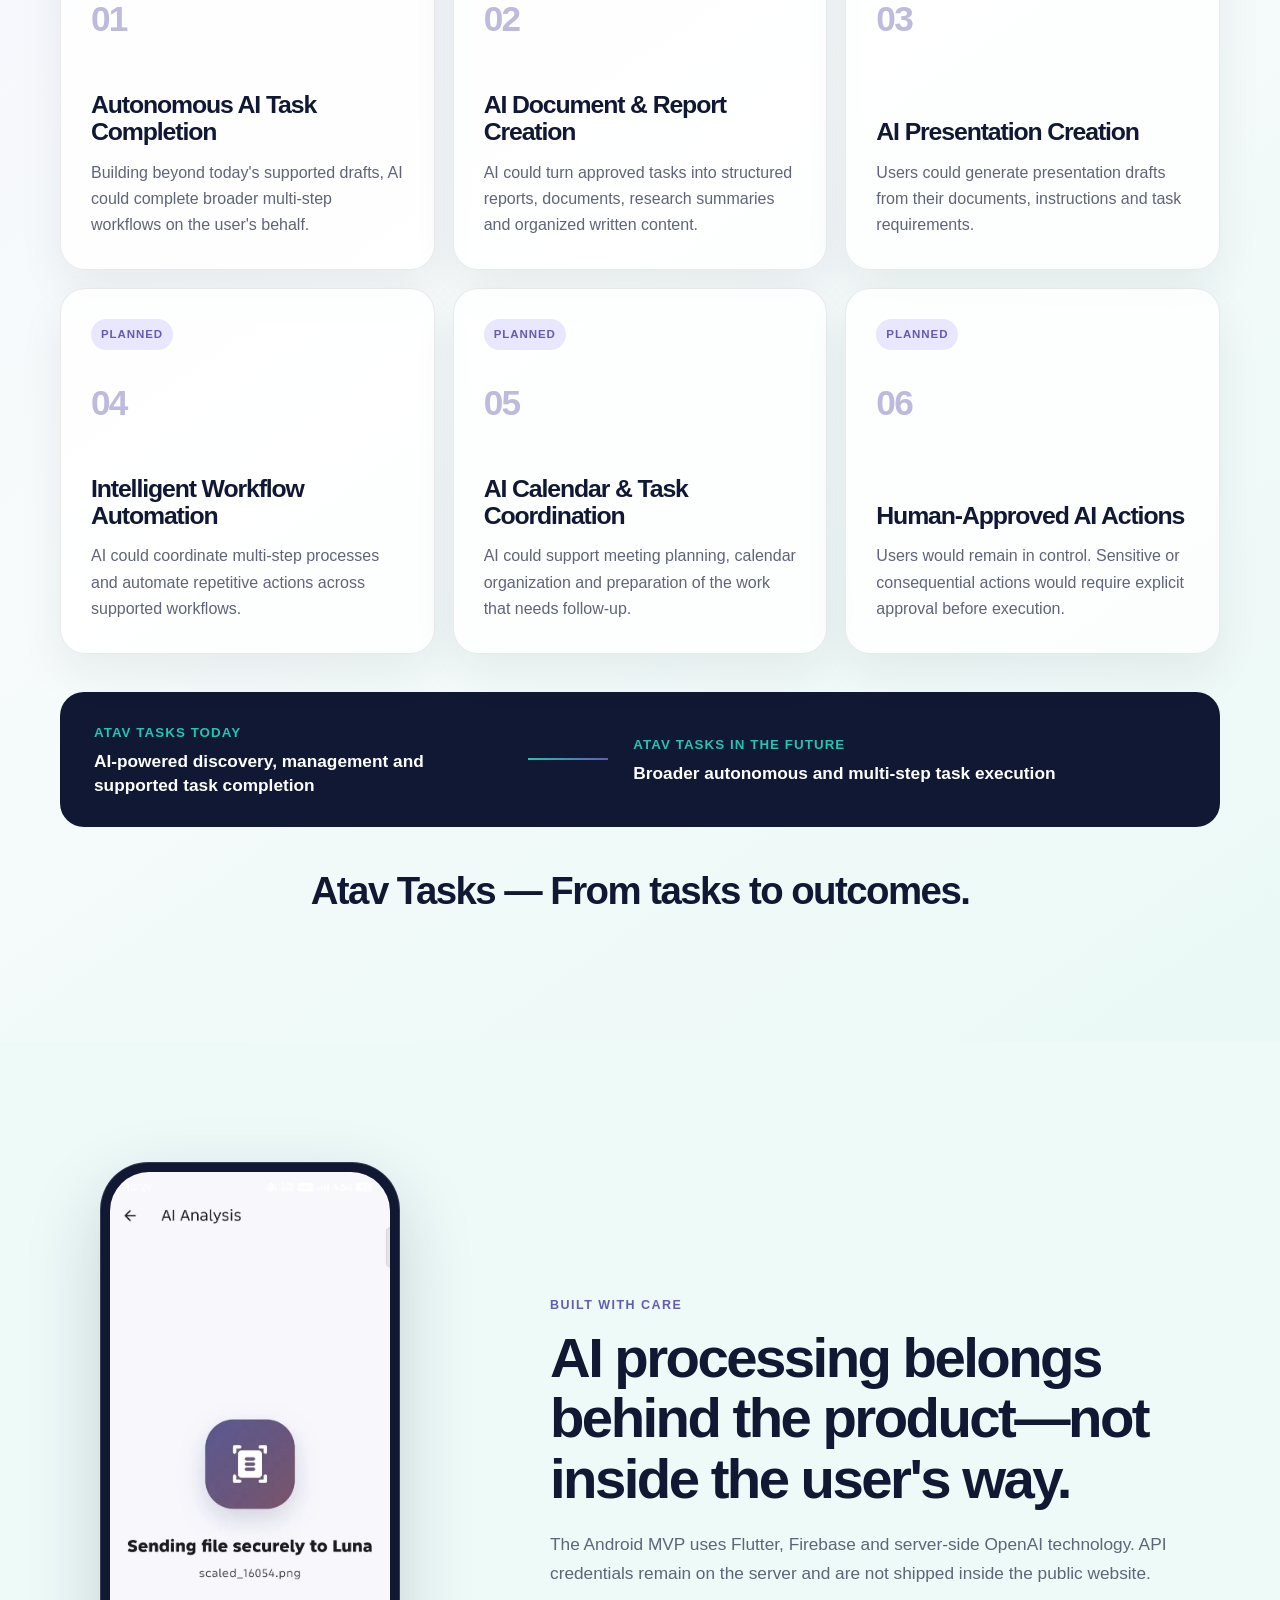
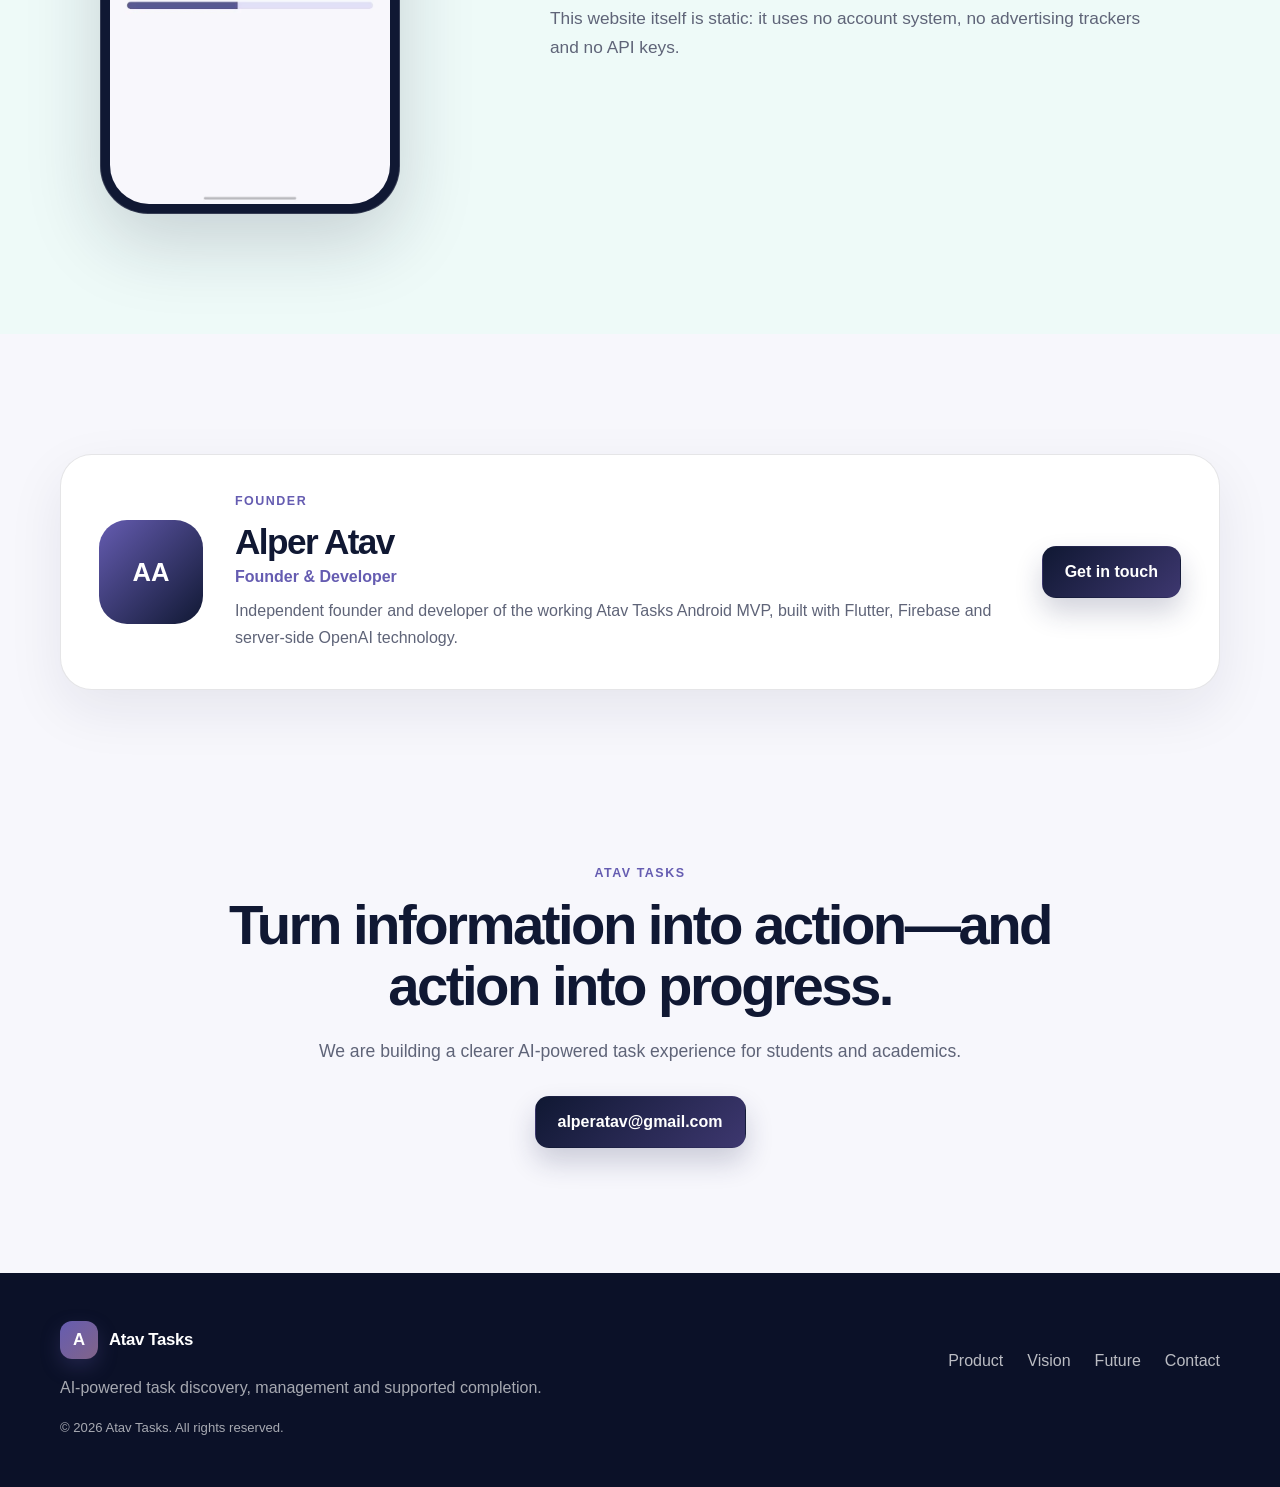
==== commit 609bfc32: "Publish cleaned AI screenshots" ====
--- a/index.html
+++ b/index.html
@@ -121,15 +121,15 @@
         <article class="ai-execution-feature reveal" id="ai-completion">
           <div class="ai-screen-gallery" aria-label="Do it with AI workflow in the Atav Tasks Android MVP">
             <figure class="ai-screen-card">
-              <img src="assets/screens/ai-task-review.webp" alt="Atav Tasks reviewing an extracted essay assignment before task creation" width="681" height="1536" loading="lazy">
+              <img src="assets/screens/ai-task-review.webp" alt="Atav Tasks reviewing an extracted essay assignment before task creation" width="681" height="1466" loading="lazy">
               <figcaption><span>01</span> Find and review</figcaption>
             </figure>
             <figure class="ai-screen-card ai-screen-card-featured">
-              <img src="assets/screens/do-it-with-ai.webp" alt="Do it with AI screen with context and file attachment options" width="681" height="1536" loading="lazy">
+              <img src="assets/screens/do-it-with-ai.webp" alt="Do it with AI screen with context and file attachment options" width="681" height="1466" loading="lazy">
               <figcaption><span>02</span> Add context</figcaption>
             </figure>
             <figure class="ai-screen-card">
-              <img src="assets/screens/ai-completed-essay.webp" alt="Completed opinion essay generated inside Atav Tasks" width="681" height="1536" loading="lazy">
+              <img src="assets/screens/ai-completed-essay.webp" alt="Completed opinion essay generated inside Atav Tasks" width="681" height="1466" loading="lazy">
               <figcaption><span>03</span> Get a usable result</figcaption>
             </figure>
           </div>
